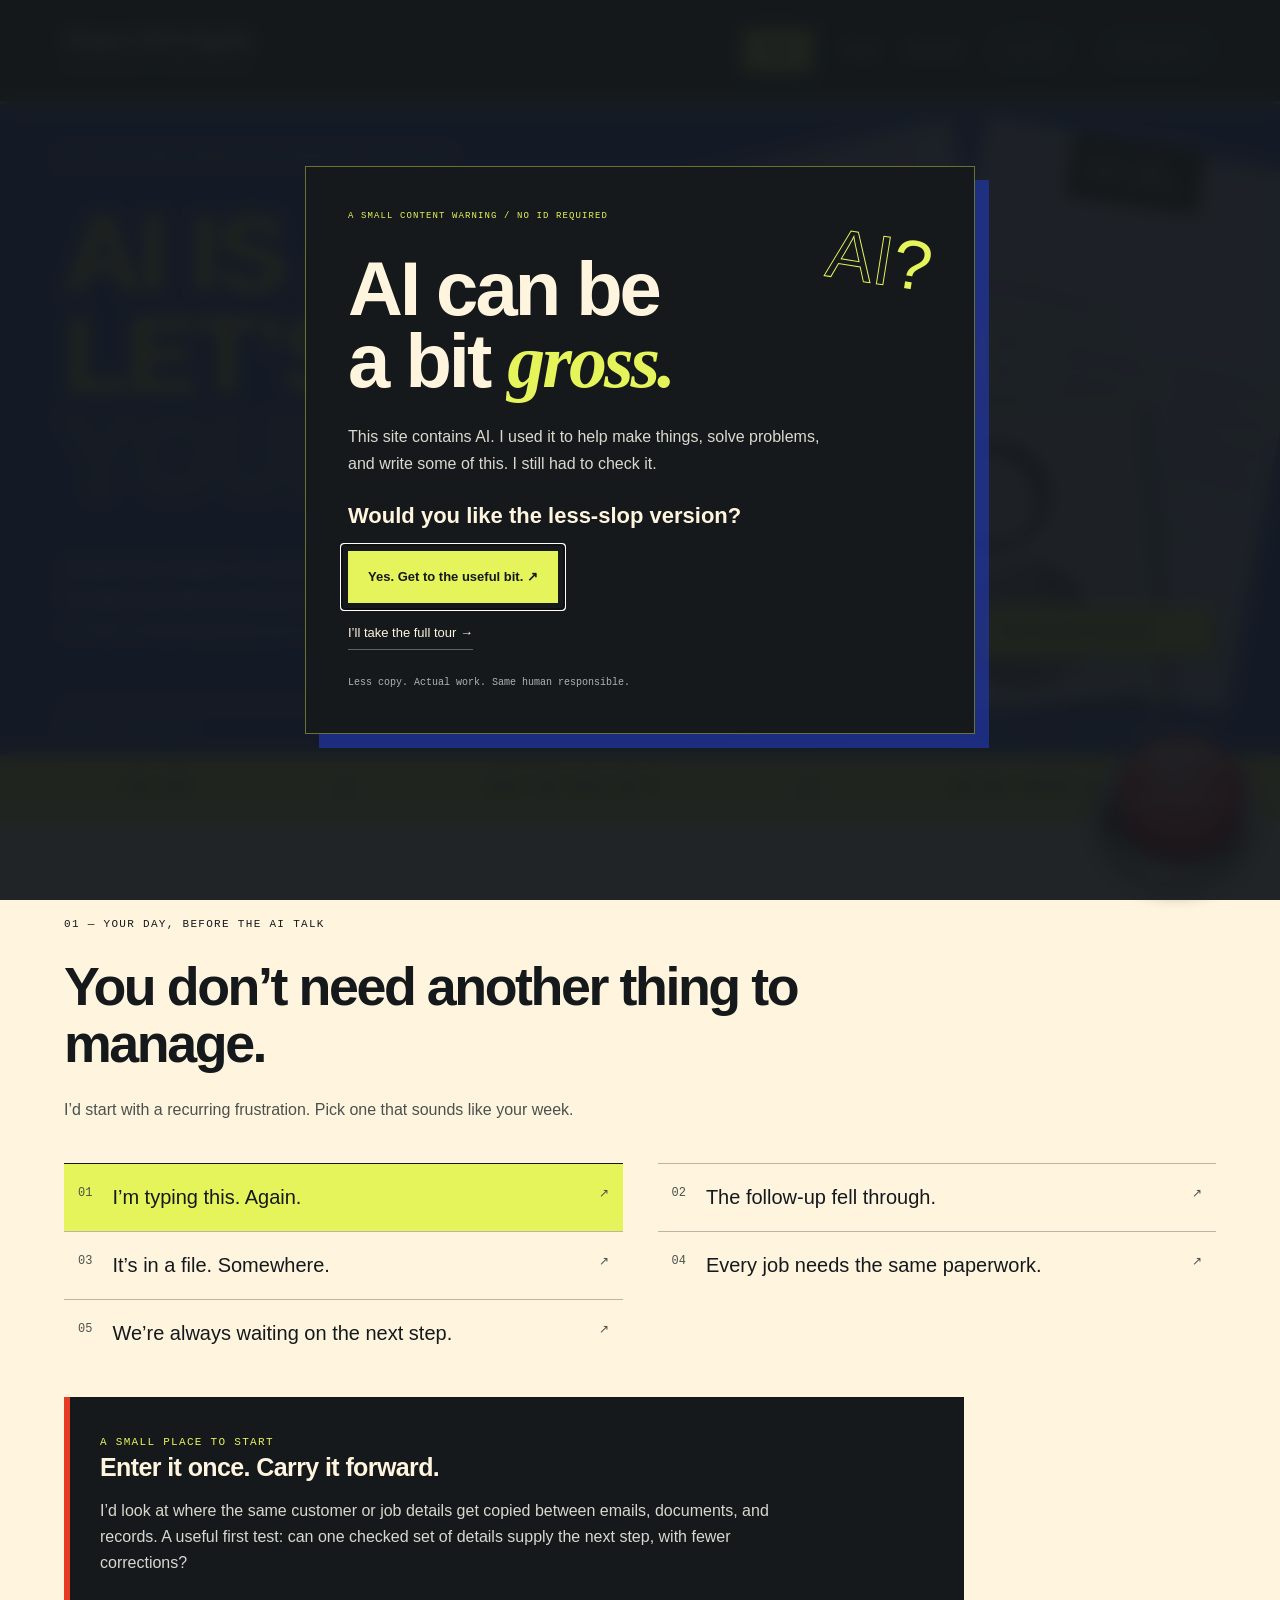
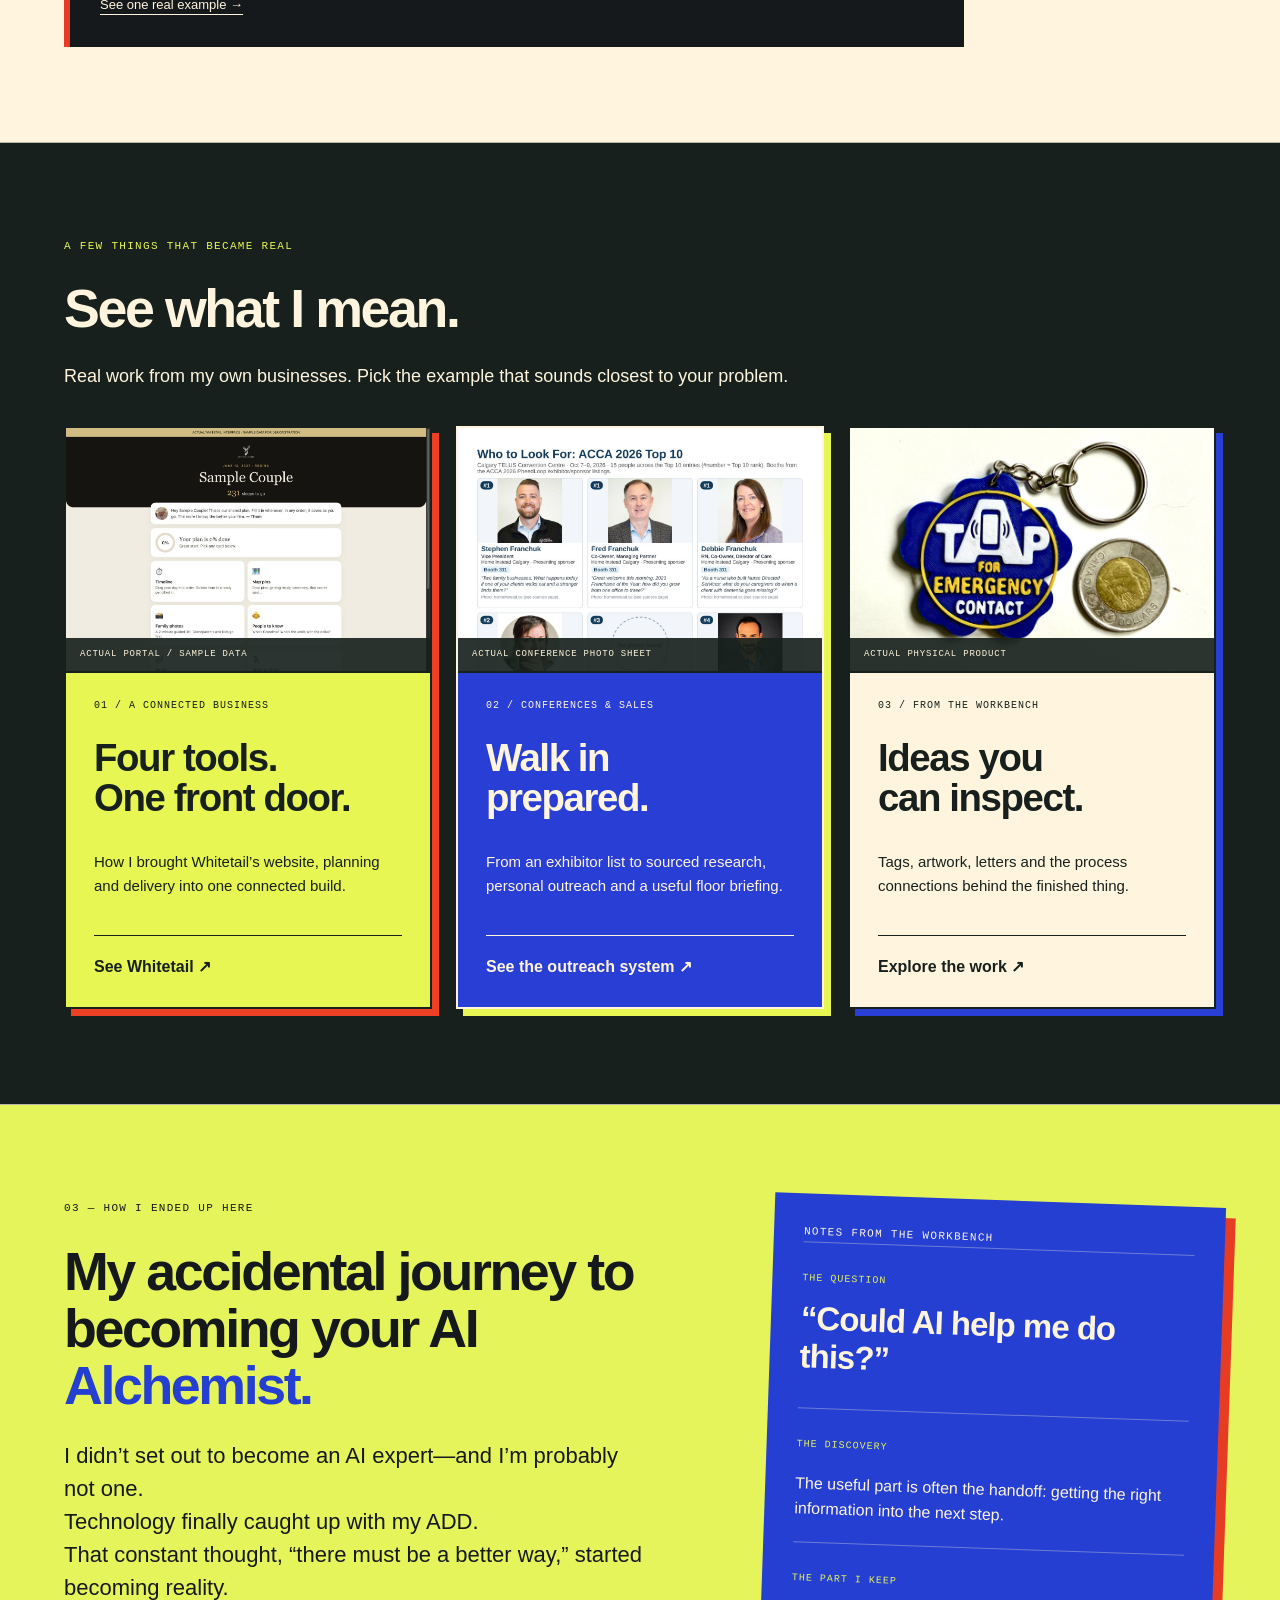
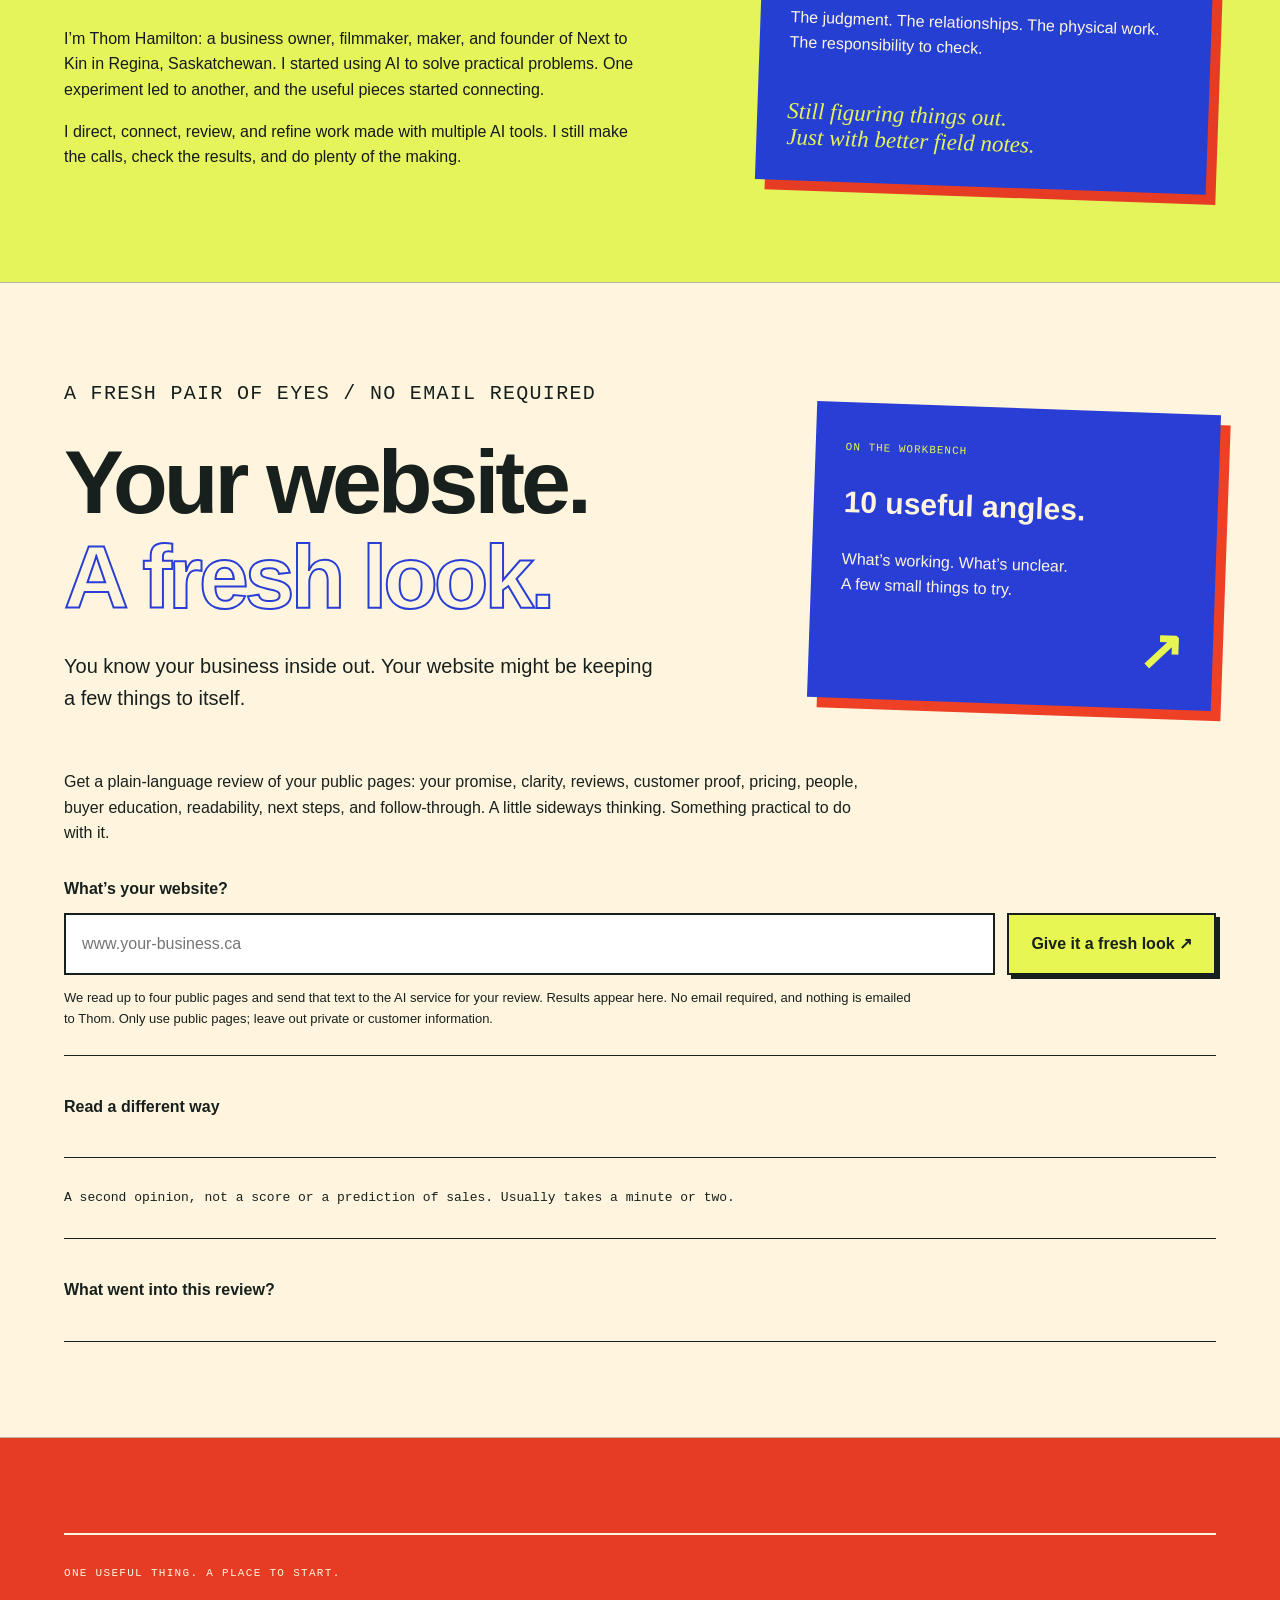
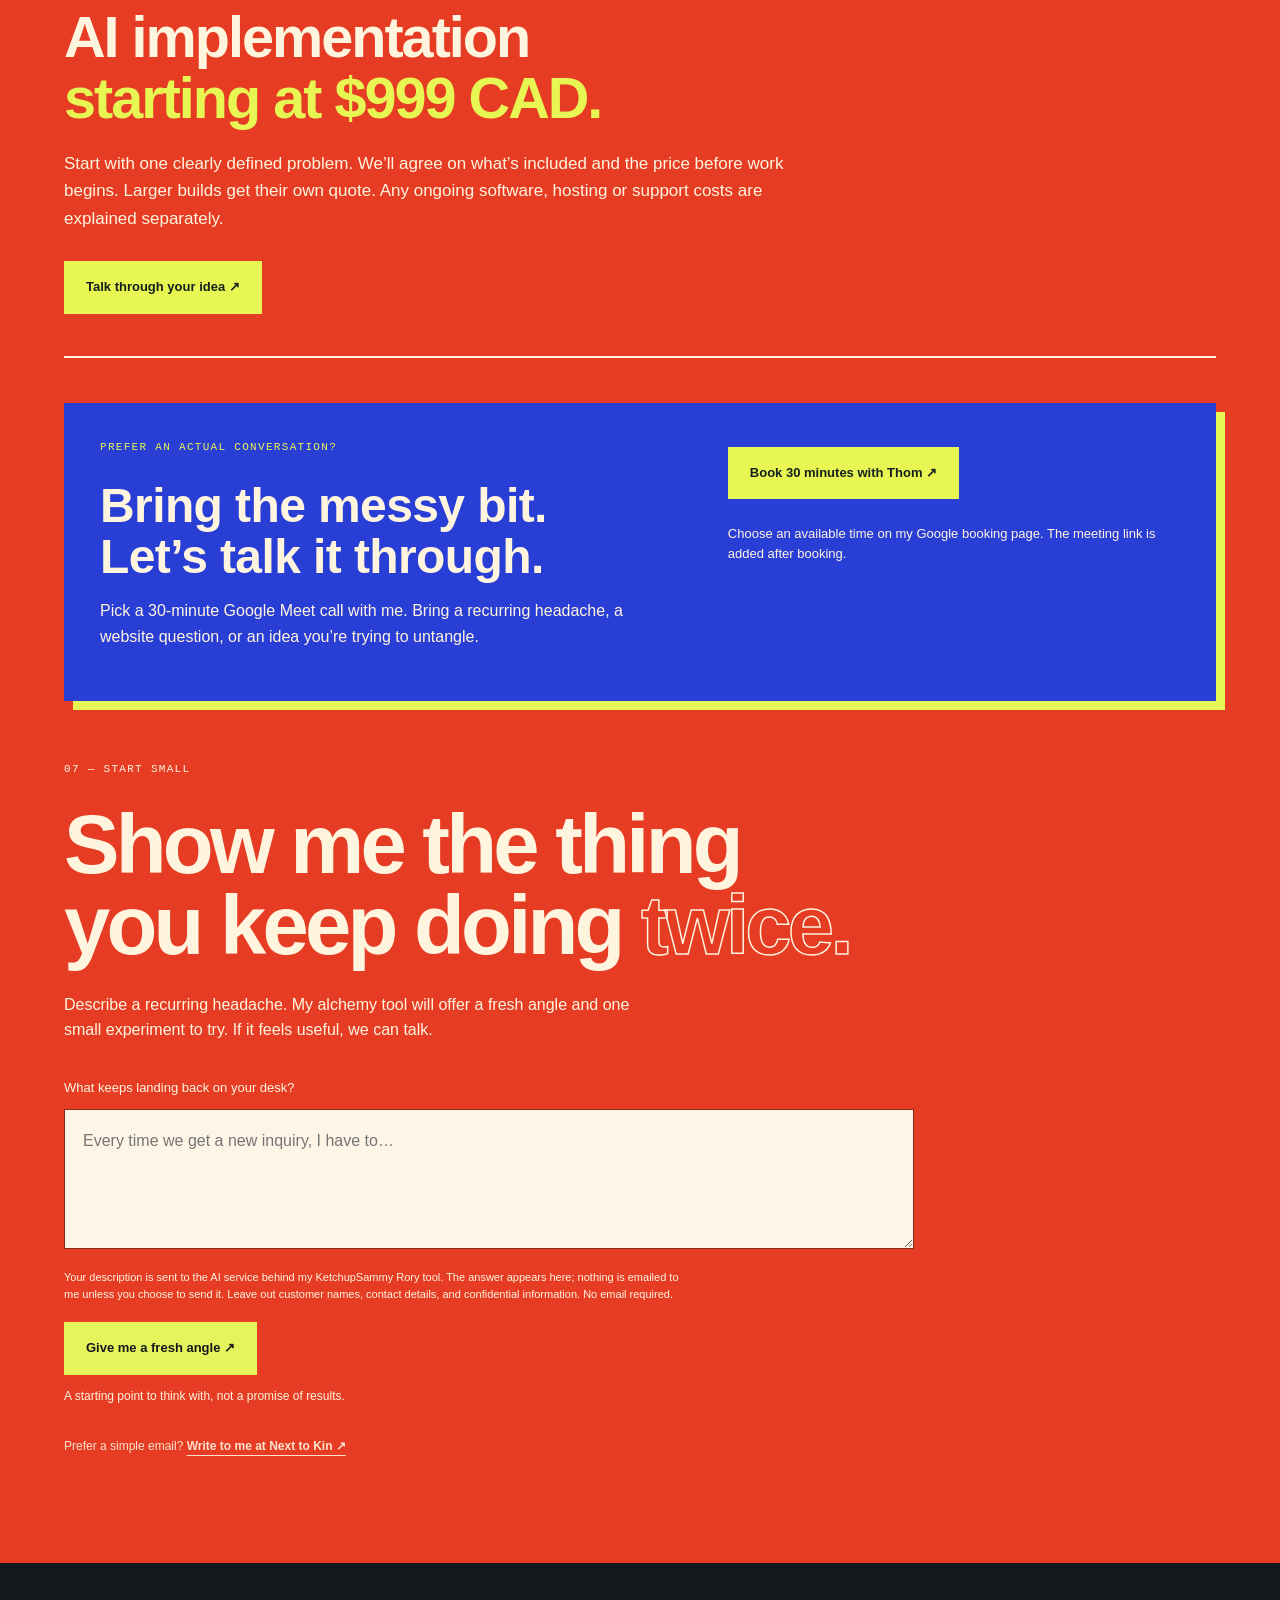
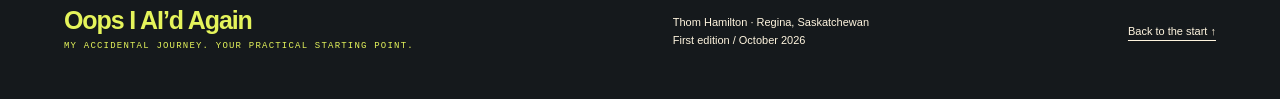
==== index.html @ 18bdc0ee "Import current Oops I AI’d Again site from Vercel" ====
<!DOCTYPE html>

<html lang="en"><head><meta charset="utf-8"/><meta content="width=device-width,initial-scale=1" name="viewport"/><title>Oops I AI’d Again — Thom Hamilton</title><meta content="AI feeling like a lot? Start with one real business problem. Field notes, practical examples, and an accidental journey with Thom Hamilton." name="description"/><link href="style.css" rel="stylesheet"/></head><body><dialog aria-describedby="slop-description" aria-labelledby="slop-title" id="slop-gate"><div id="gate-first"><div class="gate-label">A SMALL CONTENT WARNING / NO ID REQUIRED</div><p aria-hidden="true" class="gate-mark">AI<span>?</span></p><h2 id="slop-title">AI can be<br/>a bit <em>gross.</em></h2><p id="slop-description">This site contains AI. I used it to help make things, solve problems, and write some of this. I still had to check it.</p><p class="gate-question">Would you like the less-slop version?</p><div class="gate-actions"><button class="button" id="choose-less">Yes. Get to the useful bit. ↗</button><button id="choose-full">I’ll take the full tour →</button></div><p class="gate-foot">Less copy. Actual work. Same human responsible.</p></div><div hidden="" id="gate-video-stage"><p class="gate-label">BEFORE THE TOUR / 44 SECONDS</p><h2 id="video-gate-title">One thing<br/>before you go.</h2><p id="intro-instruction">Watch this short video, then choose your version again.</p><video aria-label="Introductory video" controls="" controlslist="nodownload noplaybackrate" disablepictureinpicture="" id="intro-video" playsinline="" preload="metadata"><source src="assets/intro-video.mp4" type="video/mp4"/></video><button class="button" id="intro-play">Play the video ▶</button><p id="intro-progress" role="status">The two options return when the video finishes.</p><div hidden="" id="intro-failure"><p>The video couldn’t load.</p><button id="intro-retry">Try again</button><button id="intro-fallback">Continue without playback</button></div></div><div hidden="" id="gate-final"><p class="gate-label">ALL RIGHT. YOUR CALL.</p><h2 id="final-gate-title">Now, how much<br/><em>slop?</em></h2><p>You’ve seen the video. Pick the edit you’d like.</p><div class="gate-actions"><button class="button" id="final-less">The less-slop version ↗</button><button id="final-full">Give me the full tour →</button></div></div></dialog>
<a class="skip" href="#main">Skip to content</a><header><a class="brand" href="#">Oops I AI’d Again<span>FIELD NOTES BY THOM HAMILTON</span></a><nav aria-label="Main"><a class="nav-work" href="#examples">Work</a><a href="#website-check">Tools</a><a href="#story">My story</a><button aria-pressed="false" class="version-switch" id="version-switch">Less slop</button><a class="nav-cta" href="https://calendar.app.google/zX1U5LTyb2GVK5Aa7" rel="noopener" target="_blank">Book a call ↗</a></nav></header>
<main id="main"><div hidden="" id="less-note">THE LESS-SLOP EDIT <span>Shorter copy. Real examples. You can switch back above.</span></div><section class="hero"><div aria-hidden="true" class="hero-work"><div class="hero-work-piece hero-work-art"><img alt="" height="1000" src="assets/kin-artwork.jpg" width="773"/></div><div class="hero-work-piece hero-work-letter"><img alt="" height="1400" src="assets/process-atlas.jpg" width="1082"/></div><div class="hero-work-piece hero-work-tag"><img alt="" height="1227" src="assets/kintag.jpg" width="1600"/></div></div><div aria-hidden="true" class="hero-map"><svg viewbox="0 0 700 700"><g fill="none" stroke="currentColor" stroke-width="2"><path d="M90 40v120h200v130h230v150H310v150H100M290 160h300v130M90 290h200M520 440h100v190H310"></path><circle cx="90" cy="160" r="34"></circle><circle cx="290" cy="290" r="45"></circle><circle cx="520" cy="440" r="34"></circle><rect height="70" width="120" x="250" y="540"></rect><path d="m278 274 14 14 25-30m192 178 12 12 20-23"></path></g></svg></div><div class="eyebrow"><span class="dot"></span> FOR BUSINESS OWNERS WITH ENOUGH ON THEIR PLATE</div><h1>AI IS A LOT.<br/>LET’S START WITH<br/><em>YOUR PROBLEM.</em></h1><div class="hero-bottom"><p>Another tool. Another “you need to be using this.”<br/>I’d rather start with the thing you keep doing twice.<br/><strong>I’m Thom. I’ve been figuring this out in my own businesses.</strong></p><a class="button" href="#stuck">Find a familiar headache <span>↓</span></a></div><div class="margin-note">ACTUAL WORK.<br/>HUMAN CHECKED.<svg aria-hidden="true" viewbox="0 0 100 65"><path d="M10 5 Q75 0 70 50 M56 38 L70 53 83 39"></path></svg></div><div class="hero-rule"><span>REGINA, SASKATCHEWAN</span><span>REAL WORK. HUMAN JUDGMENT. A FEW DO-OVERS.</span><span>01 / A PLACE TO START</span></div></section>
<div aria-hidden="true" class="colour-strip"><span>LESS HYPE.</span><b>↗</b><span>MORE “THAT WOULD HELP.”</span><b>↗</b><span>ONE REAL PROBLEM AT A TIME.</span></div><section class="section" id="stuck"><div class="section-intro"><p class="eyebrow">01 — YOUR DAY, BEFORE THE AI TALK</p><h2>You don’t need another thing to manage.</h2><p>I’d start with a recurring frustration. Pick one that sounds like your week.</p></div><div aria-label="Common business problems" class="headaches"><button aria-pressed="true" data-pain="0">01 <span>I’m typing this. Again.</span> ↗</button><button aria-pressed="false" data-pain="1">02 <span>The follow-up fell through.</span> ↗</button><button aria-pressed="false" data-pain="2">03 <span>It’s in a file. Somewhere.</span> ↗</button><button aria-pressed="false" data-pain="3">04 <span>Every job needs the same paperwork.</span> ↗</button><button aria-pressed="false" data-pain="4">05 <span>We’re always waiting on the next step.</span> ↗</button></div><div aria-live="polite" class="pain-result"><span class="eyebrow">A SMALL PLACE TO START</span><h3 id="pain-title"></h3><p id="pain-copy"></p><a href="whitetail.html#whitetail">See one real example →</a></div></section>
<dialog aria-labelledby="artifact-title" id="artifact-dialog"><div class="artifact-toolbar"><h2 id="artifact-title"></h2><button aria-label="Close work sample" id="close-artifact">Close ×</button></div><p id="artifact-caption"></p><div class="artifact-image-wrap"><img alt="" id="artifact-image"/></div></dialog>
<section class="section examples-preview" id="examples"><p class="eyebrow">A FEW THINGS THAT BECAME REAL</p><h2>See what I mean.</h2><p>Real work from my own businesses. Pick the example that sounds closest to your problem.</p><div class="example-links"><a href="whitetail.html"><figure class="example-image"><img alt="Whitetail’s actual planning portal, shown with labelled sample-couple data." loading="lazy" src="assets/wt-portal.jpg"/><figcaption>ACTUAL PORTAL / SAMPLE DATA</figcaption></figure><span>01 / A CONNECTED BUSINESS</span><h3>Four tools.<br/>One front door.</h3><p>How I brought Whitetail’s website, planning and delivery into one connected build.</p><strong>See Whitetail ↗</strong></a><a href="conference.html"><figure class="example-image"><img alt="First page of the actual ACCA who-to-look-for photo sheet." loading="lazy" src="assets/conference-photos-1.jpg"/><figcaption>ACTUAL CONFERENCE PHOTO SHEET</figcaption></figure><span>02 / CONFERENCES &amp; SALES</span><h3>Walk in<br/>prepared.</h3><p>From an exhibitor list to sourced research, personal outreach and a useful floor briefing.</p><strong>See the outreach system ↗</strong></a><a href="work.html"><figure class="example-image"><img alt="A physical blue and yellow KinTag photographed beside a Canadian coin for scale." loading="lazy" src="assets/kintag.jpg"/><figcaption>ACTUAL PHYSICAL PRODUCT</figcaption></figure><span>03 / FROM THE WORKBENCH</span><h3>Ideas you<br/>can inspect.</h3><p>Tags, artwork, letters and the process connections behind the finished thing.</p><strong>Explore the work ↗</strong></a></div></section><section class="story section" id="story"><div><p class="eyebrow">03 — HOW I ENDED UP HERE</p><h2>My accidental journey to becoming your AI <em>Alchemist.</em></h2><p class="large">I didn’t set out to become an AI expert—and I’m probably not one.<br/>Technology finally caught up with my ADD.<br/>That constant thought, “there must be a better way,” started becoming reality.</p><p>I’m Thom Hamilton: a business owner, filmmaker, maker, and founder of Next to Kin in Regina, Saskatchewan. I started using AI to solve practical problems. One experiment led to another, and the useful pieces started connecting.</p><p>I direct, connect, review, and refine work made with multiple AI tools. I still make the calls, check the results, and do plenty of the making.</p></div><aside class="notebook"><p class="eyebrow">NOTES FROM THE WORKBENCH</p><div><span>THE QUESTION</span><h3>“Could AI help me do this?”</h3></div><div><span>THE DISCOVERY</span><p>The useful part is often the handoff: getting the right information into the next step.</p></div><div><span>THE PART I KEEP</span><p>The judgment. The relationships. The physical work. The responsibility to check.</p></div><p class="scribble">Still figuring things out.<br/>Just with better field notes.</p></aside></section>
<section class="section website-check" id="website-check"><div class="check-heading"><div><p class="eyebrow">A FRESH PAIR OF EYES / NO EMAIL REQUIRED</p><h2>Your website.<br/><span class="outline">A fresh look.</span></h2><p>You know your business inside out. Your website might be keeping a few things to itself.</p></div><aside class="check-note"><span>ON THE WORKBENCH</span><strong>10 useful angles.</strong><p>What’s working. What’s unclear.<br/>A few small things to try.</p><b aria-hidden="true">↗</b></aside></div><p>Get a plain-language review of your public pages: your promise, clarity, reviews, customer proof, pricing, people, buyer education, readability, next steps, and follow-through. A little sideways thinking. Something practical to do with it.</p><form id="assessment-form"><label for="website-url">What’s your website?</label><div class="check-entry"><input aria-describedby="check-privacy" autocomplete="url" id="website-url" inputmode="url" maxlength="2000" name="website" placeholder="www.your-business.ca" required="" type="text"/><button class="button" id="run" type="submit">Give it a fresh look ↗</button></div><p id="check-privacy">We read up to four public pages and send that text to the AI service for your review. Results appear here. No email required, and nothing is emailed to Thom. Only use public pages; leave out private or customer information.</p><details class="check-fallback"><summary>Read a different way</summary><p>Some websites block automated readers or load their words only in a browser. Paste public page text here and we’ll review that instead. Include headings, services, prices and next steps. This replaces the automatic reader.</p><label for="website-text">Public page text (optional)</label><textarea id="website-text" maxlength="50000" placeholder="Paste public website text…" rows="7"></textarea></details></form><p aria-live="polite" id="status" role="status">A second opinion, not a score or a prediction of sales. Usually takes a minute or two.</p><div hidden="" id="results"></div><details class="check-evidence"><summary>What went into this review?</summary><p>Only selected public text is reviewed. This doesn’t test speed, accessibility, search rankings, film playback or whether a form delivers. Missing text needs checking, not guessing. These ten areas were inspired by the IMPACT example; this is an independent review.</p><h3>Pages and text used</h3><pre id="evidence">Run a review to see the pages and evidence used.</pre><h3>The instructions given to Claude</h3><pre id="brief"></pre></details></section><section class="talk section" id="talk"><div class="implementation-price" id="pricing"><p class="eyebrow">ONE USEFUL THING. A PLACE TO START.</p><h3>AI implementation<br/><span>starting at $999 CAD.</span></h3><p>Start with one clearly defined problem. We’ll agree on what’s included and the price before work begins. Larger builds get their own quote. Any ongoing software, hosting or support costs are explained separately.</p><a class="button booking-link" href="https://calendar.app.google/zX1U5LTyb2GVK5Aa7" rel="noopener" target="_blank">Talk through your idea ↗</a></div><div class="call-invite"><div><p class="eyebrow">PREFER AN ACTUAL CONVERSATION?</p><h3>Bring the messy bit.<br/>Let’s talk it through.</h3><p>Pick a 30-minute Google Meet call with me. Bring a recurring headache, a website question, or an idea you’re trying to untangle.</p></div><div><a class="button booking-link" href="https://calendar.app.google/zX1U5LTyb2GVK5Aa7" rel="noopener" target="_blank">Book 30 minutes with Thom ↗</a><p class="booking-note">Choose an available time on my Google booking page. The meeting link is added after booking.</p></div></div><p class="eyebrow">07 — START SMALL</p><h2>Show me the thing<br/>you keep doing <em>twice.</em></h2><p>Describe a recurring headache. My alchemy tool will offer a fresh angle and one small experiment to try. If it feels useful, we can talk.</p><div class="conversation"><label for="problem">What keeps landing back on your desk?</label><textarea aria-describedby="alchemy-privacy" id="problem" maxlength="1500" placeholder="Every time we get a new inquiry, I have to…" rows="4"></textarea><p id="alchemy-privacy">Your description is sent to the AI service behind my KetchupSammy Rory tool. The answer appears here; nothing is emailed to me unless you choose to send it. Leave out customer names, contact details, and confidential information. No email required.</p><button class="button" id="alchemy-go">Give me a fresh angle ↗</button><p aria-live="polite" id="alchemy-status" role="status">A starting point to think with, not a promise of results.</p><div hidden="" id="alchemy-result"><p class="eyebrow">A FRESH ANGLE / AI-GENERATED</p><h3>Maybe there’s a different way in.</h3><div id="alchemy-cards"></div><div class="alchemy-invite"><h3>Still interested? Let’s make it practical.</h3><p>If this sparked something, email me the problem and this first pass. We can look at what fits your actual business.</p><a class="button booking-link" href="https://calendar.app.google/zX1U5LTyb2GVK5Aa7" rel="noopener" target="_blank">Book 30 minutes with Thom ↗</a><a class="button" href="mailto:support@nexttokin.ca" id="alchemy-email">Email Thom about this ↗</a><button class="alchemy-copy" id="alchemy-copy">Copy the problem + answer</button><p id="alchemy-email-note">Opens your email app with the problem and answer included. You review and send it.</p></div></div></div><p class="contact-note">Prefer a simple email? <a href="mailto:support@nexttokin.ca">Write to me at Next to Kin ↗</a></p></section>
</main><footer><a class="brand" href="#">Oops I AI’d Again<span>MY ACCIDENTAL JOURNEY. YOUR PRACTICAL STARTING POINT.</span></a><p>Thom Hamilton · Regina, Saskatchewan<br/>First edition / October 2026</p><a href="#main">Back to the start ↑</a></footer><button aria-controls="thom-bot" aria-expanded="false" class="bot-launch" id="thom-bot-toggle"><span class="bot-button-face"><span>Need a<br/>quick answer?</span></span></button><aside aria-labelledby="bot-title" aria-modal="false" class="thom-bot" hidden="" id="thom-bot" role="dialog"><div class="bot-head"><div><span>OOPS / A LITTLE HELP</span><h2 id="bot-title">Ask about Thom.</h2></div><button aria-label="Close chat" id="bot-close" type="button">×</button></div><p class="bot-intro">I’m the site’s AI helper, not Thom. I can explain his work and help you find a place to start.</p><div aria-label="Conversation" aria-live="polite" class="bot-messages" id="bot-messages" role="log" tabindex="0"><div class="bot-message assistant"><p>What are you curious about? The things Thom builds, how he approaches a problem, or whether a chat might help?</p></div></div><div class="bot-suggestions" id="bot-suggestions"><button type="button">What does Thom actually do?</button><button type="button">What did he build for Whitetail?</button><button type="button">How much does it cost to work with him?</button></div><form id="bot-form"><label class="bot-label" for="bot-question">Your question</label><div class="bot-input"><textarea aria-describedby="bot-privacy" id="bot-question" maxlength="1200" placeholder="Ask me something…" required="" rows="2"></textarea><button id="bot-send" type="submit">Ask ↗</button></div></form><p id="bot-status" role="status"></p><p id="bot-privacy">Messages go to the AI service. Leave out private or customer information. This chat doesn’t email Thom.</p><div class="bot-foot"><a href="https://calendar.app.google/zX1U5LTyb2GVK5Aa7" rel="noopener" target="_blank">Talk to the actual Thom ↗</a><button id="bot-clear" type="button">Clear chat</button></div></aside><script src="app.js"></script><script src="assessment.js"></script><script src="bot.js"></script></body></html>
---- style.css ----
:root{--paper:#f5f2e9;--ink:#202b26;--muted:#63675c;--orange:#dc4827;--line:#c9c9bb;--green:#dce4d7}*{box-sizing:border-box}html{scroll-behavior:smooth;scroll-padding-top:26px}body{margin:0;background:var(--paper);color:var(--ink);font-family:Arial,Helvetica,sans-serif;font-size:16px;line-height:1.6}a{color:inherit;text-underline-offset:5px}button,textarea{font:inherit}button,a,summary,textarea{outline-offset:6px}button{cursor:pointer}header{max-width:1440px;margin:auto;padding:29px 5%;display:flex;justify-content:space-between;align-items:center;border-bottom:1px solid var(--line)}.brand{text-decoration:none;font-weight:900;font-size:23px;letter-spacing:-1px;line-height:1.2}.brand span{display:block;font:9px/2.5 monospace;letter-spacing:1.2px}nav{display:flex;gap:30px;align-items:center;font-size:13px}nav a{text-decoration:none}.nav-cta{border:1px solid;padding:9px 17px}.hero{position:relative;max-width:1440px;margin:auto;padding:45px 5% 0}.eyebrow{font:11px/1.6 monospace;letter-spacing:1.3px;margin:0 0 25px}.dot{display:inline-block;width:7px;height:7px;background:var(--orange);border-radius:50%;margin-right:8px}h1{font-size:clamp(66px,8.8vw,128px);line-height:.99;letter-spacing:-7px;margin:35px 0 35px;font-weight:800;max-width:1050px}em{font-family:Georgia,serif;font-weight:400;color:var(--orange)}.hero-bottom{display:flex;justify-content:space-between;align-items:end;max-width:1030px;gap:25px}.hero-bottom p{font-size:17px;line-height:1.8;margin:0}.hero-bottom strong{font-weight:400;color:var(--muted);font-size:14px}.button{display:inline-flex;align-items:center;justify-content:space-between;gap:35px;border:0;background:var(--ink);color:var(--paper);padding:16px 22px;text-decoration:none;font-size:13px}.button:hover{background:var(--orange)}.margin-note{position:absolute;right:7%;top:230px;transform:rotate(8deg);font:italic 20px/1.3 Georgia;color:var(--orange)}.margin-note svg{display:block;width:85px;fill:none;stroke:var(--orange);stroke-width:2}.hero-rule{margin-top:57px;padding:17px 0;display:flex;justify-content:space-between;border-top:1px solid var(--line);font:9px/1.5 monospace;letter-spacing:1px}.section{padding:95px max(5%,calc((100vw - 1296px)/2));border-top:1px solid var(--line);scroll-margin-top:0}h2{font-size:clamp(37px,4.2vw,61px);line-height:1.06;letter-spacing:-2.5px;margin:0 0 25px;max-width:850px}h3{line-height:1.2;letter-spacing:-.6px}.section-intro{max-width:780px}.section-intro>p:last-child{color:var(--muted);max-width:650px}.headaches{margin-top:40px;display:grid;grid-template-columns:1fr 1fr;gap:0 35px}.headaches button{border:0;border-top:1px solid var(--line);padding:19px 8px;background:none;display:flex;gap:20px;text-align:left;color:var(--muted);font:12px monospace}.headaches button span{flex:1;font:20px Arial;color:var(--ink)}.headaches button[aria-pressed=true]{background:var(--green)}.pain-result{margin-top:30px;padding:30px;border:1px solid var(--line);border-left:4px solid var(--orange);max-width:900px}.pain-result .eyebrow{margin-bottom:10px}.pain-result h3{margin:0;font-size:25px}.pain-result p{max-width:720px;color:var(--muted)}.pain-result a{font-size:13px}.job{background:var(--ink);color:var(--paper)}.job .section-intro>p:last-child{color:#c3cbbf}.status-note{font-size:12px;max-width:950px;margin:30px 0;color:#c3cbbf}.badge{display:inline-block;font:9px/1.5 monospace;letter-spacing:.6px;padding:4px 8px;background:#dfe8d8;color:var(--ink);margin-right:8px}.job-layout{display:grid;grid-template-columns:34% 1fr;border:1px solid #5a635b;margin-top:28px}.steps{display:flex;flex-direction:column;border-right:1px solid #5a635b}.steps button{background:none;color:#c3cbbf;text-align:left;border:0;border-bottom:1px solid #5a635b;padding:17px 20px;font-size:13px;display:flex;gap:18px}.steps button:last-child{border:0}.steps button[aria-pressed=true]{background:#e8e9dd;color:var(--ink)}.steps button span{font:10px monospace;color:var(--orange)}.step-panel{padding:35px 40px;min-height:560px}.step-panel h3{font-size:35px;margin:5px 0 25px}.step-panel dl{display:grid;grid-template-columns:1fr 1fr;gap:24px;margin:0}.step-panel dt{font:10px monospace;letter-spacing:1px;color:#bfc9b8;margin-bottom:7px}.step-panel dd{margin:0;font-size:14px}.equivalent{margin-top:28px;background:#35423a;padding:18px;font-size:14px}.equivalent strong{font:10px monospace;letter-spacing:1px;color:#d7dfcf;display:block;margin-bottom:7px}.job-footer{display:flex;justify-content:space-between;align-items:center;margin-top:18px;font:10px monospace;color:#c3cbbf}.job-footer button{background:none;border:1px solid #86917f;color:var(--paper);padding:9px 18px}.story{display:grid;grid-template-columns:1.3fr 1fr;gap:10%}.story h2{max-width:650px}.story p:not(.eyebrow){max-width:650px}.large{font-size:22px;line-height:1.5}.notebook{background:#e9e8dc;border:1px solid #c4c7b6;transform:rotate(2deg);padding:30px;align-self:center;box-shadow:7px 8px 0 #dedfd0}.notebook>div{padding:20px 0;border-top:1px solid #bfc4b4}.notebook span{font:10px monospace;letter-spacing:1px;color:var(--muted)}.notebook h3{font:italic 33px Georgia;margin:12px 0}.notebook p{margin-bottom:0}.notebook .scribble{font:italic 23px Georgia;color:var(--orange)}.filters{display:flex;gap:10px;flex-wrap:wrap;margin:35px 0}.filters button{background:none;border:1px solid var(--line);border-radius:30px;padding:9px 17px;font-size:12px;color:var(--ink)}.filters button[aria-pressed=true]{background:var(--ink);color:var(--paper);border-color:var(--ink)}.work-grid{display:grid;grid-template-columns:repeat(3,1fr);gap:18px}.work-card{padding:25px;border:1px solid var(--line);display:flex;flex-direction:column;min-height:260px;background:#f8f6ee}.work-card .num{font:12px monospace;color:var(--orange);margin-bottom:22px}.work-card h3{font-size:24px;margin:0 0 13px}.work-card p{font-size:14px;color:var(--muted);margin:0 0 20px}.work-card .badge{margin-top:auto;align-self:start}.source-note{font-size:11px;color:var(--muted);margin-top:25px}.mistakes{background:#e7e9df}.mistake-grid{display:grid;grid-template-columns:repeat(3,1fr);gap:45px;margin-top:45px}.mistake-grid span{font:11px monospace;color:var(--orange)}.mistake-grid h3{font-size:26px}.mistake-grid p{font-size:14px;color:#515c50}.wiring{display:flex;gap:15px;align-items:center;flex-wrap:wrap;padding:30px 0}.wiring span{border:1px solid var(--line);padding:16px 22px;font-size:14px}.wiring .human{background:var(--green)}details{border-top:1px solid var(--line);border-bottom:1px solid var(--line);margin-top:20px}summary{cursor:pointer;padding:22px 0;list-style:none;display:flex;justify-content:space-between}details dl{display:grid;grid-template-columns:1fr 1fr;gap:25px 45px;padding-bottom:20px}details dt{font-weight:bold}details dd{margin:6px 0 0;color:var(--muted);font-size:14px}.talk{background:var(--orange);color:#fff8ed}.talk em{color:inherit}.talk>p{max-width:600px}.conversation{max-width:650px;margin-top:35px}.conversation label{display:block;font-size:13px;margin-bottom:10px}textarea{width:100%;padding:18px;border:1px solid #8a2c15;background:#fff5e7;color:var(--ink);resize:vertical;margin-bottom:12px;border-radius:0}.conversation>p{font-size:11px}.contact-note{font-size:12px;opacity:.9;margin-top:30px}footer{padding:40px 5%;display:flex;justify-content:space-between;align-items:center;gap:25px}footer p,footer>a:last-child{font-size:11px}.skip{position:absolute;left:10px;top:-80px;background:var(--ink);color:white;padding:10px;z-index:20}.skip:focus{top:10px}[hidden]{display:none!important}@media(min-width:1600px){.hero{padding-left:0;padding-right:0}}@media(max-width:900px){nav{gap:16px}nav a:first-child{display:none}.margin-note{right:5%;top:310px;font-size:16px}h1{letter-spacing:-4px}.hero-bottom{display:block}.hero-bottom .button{margin-top:25px}.story{gap:40px;grid-template-columns:1fr}.notebook{max-width:620px;transform:none}.work-grid{grid-template-columns:1fr 1fr}.step-panel{padding:28px}.step-panel dl{grid-template-columns:1fr}.job-layout{grid-template-columns:35% 1fr}.mistake-grid{gap:25px}.hero-rule span:nth-child(2){display:none}}@media(max-width:600px){header{padding:20px 6%}.brand{font-size:20px}nav a{display:none}nav .nav-cta{display:block;font-size:11px}.hero{padding:35px 6% 0}.hero .eyebrow{font-size:9px;max-width:260px}h1{font-size:65px;letter-spacing:-3.5px}.margin-note{display:none}.hero-bottom p{font-size:15px}.hero-bottom strong{display:block;margin-top:12px;line-height:1.5}.hero-rule{margin-top:35px;font-size:8px}.section{padding:60px 6%}h2{font-size:40px;letter-spacing:-1.6px}.headaches{grid-template-columns:1fr;margin-top:28px}.headaches button span{font-size:17px}.job-layout{display:block}.steps{display:grid;grid-template-columns:1fr 1fr;border-right:0}.steps button{border-bottom:1px solid #5a635b!important;padding:13px 10px;font-size:11px;gap:9px}.step-panel{padding:25px 20px;min-height:0}.step-panel h3{font-size:29px}.step-panel dl{gap:19px}.job-footer>span{display:none}.job-footer{justify-content:end}.work-grid,.mistake-grid,details dl{grid-template-columns:1fr}.work-card{min-height:230px}.mistake-grid{gap:25px}.mistake-grid h3{margin:12px 0}.wiring{display:grid;grid-template-columns:1fr;text-align:center;gap:8px}.wiring b{transform:rotate(90deg)}footer{padding:30px 6%;align-items:start;flex-direction:column}.filters{gap:8px}.filters button{font-size:11px;padding:8px 12px}.notebook{padding:23px}.pain-result{padding:22px}}@media(prefers-reduced-motion:reduce){html{scroll-behavior:auto}*{animation:none!important;transition:none!important}}
/* Second edition: bold colour fields, process overlays, knockout typography. */
:root{--paper:#fff5df;--ink:#15191c;--muted:#4b514c;--orange:#e63c24;--line:#b9b6a7;--green:#e5f45b;--cobalt:#243fd1;--acid:#e5f45b}header{max-width:none;background:var(--orange);color:var(--paper);border:0;padding-top:24px;padding-bottom:24px}.brand{font-size:25px;letter-spacing:-1.1px}.brand span{font-size:9px}nav{font-weight:700}.nav-cta{border-radius:30px;border-color:#fff5df88}.hero{max-width:none;background:var(--cobalt);color:var(--acid);padding:45px max(5%,calc((100vw - 1296px)/2)) 0;isolation:isolate;overflow:hidden}.hero:after{content:'';position:absolute;inset:0;background:linear-gradient(90deg,#243fd1 10%,#243fd1c9 65%,#243fd144);z-index:-1}.hero-map{position:absolute;right:-70px;top:10px;width:58%;height:100%;color:var(--acid);opacity:.33;z-index:-2;transform:rotate(-12deg);pointer-events:none}.hero-map svg{width:100%;height:100%;object-fit:cover}.hero .dot{background:var(--acid)}h1{font-family:Impact,'Arial Narrow',Arial,sans-serif;font-size:clamp(66px,8.4vw,130px);letter-spacing:-.035em;line-height:.94;font-weight:900;max-width:1160px;margin-top:38px;margin-bottom:35px}h1 em{font-family:inherit;font-style:normal;font-weight:inherit;color:transparent;-webkit-text-stroke:1.6px var(--acid);letter-spacing:-.025em}.hero-bottom{max-width:1150px}.hero-bottom p{color:var(--paper)}.hero-bottom strong{color:#d9defb}.hero .button{background:var(--acid);color:var(--ink);font-weight:700}.hero .button:hover{background:var(--paper)}.margin-note{right:6%;top:148px;font:bold 12px/1.3 monospace;color:var(--acid);border:1px solid var(--acid);padding:16px;transform:rotate(8deg)}.margin-note svg{display:none}.hero-rule{border-color:#e5f45b66;margin-top:48px}.colour-strip{background:var(--acid);display:flex;justify-content:space-around;align-items:center;gap:20px;padding:18px 5%;font:bold 11px monospace;letter-spacing:1px}.colour-strip b{font-size:24px;color:var(--cobalt)}h2{font-weight:900;letter-spacing:-.045em}h2 em{font-family:inherit;font-style:normal;font-weight:900}#stuck{background:var(--paper)}.headaches button{padding:22px 14px}.headaches button[aria-pressed=true]{background:var(--acid);border-color:var(--ink)}.pain-result{background:var(--ink);color:var(--paper);border:0;border-left:6px solid var(--orange)}.pain-result .eyebrow{color:var(--acid)}.pain-result p{color:#d7d8ce}.job{background:var(--orange);color:var(--paper)}.job .section-intro>p:last-child,.status-note{color:#fff0dc}.badge{background:var(--acid);color:var(--ink);font-weight:700}.job-layout{border-color:#fff5df77;background:#a3211233}.steps{border-color:#fff5df77}.steps button{color:var(--paper);border-color:#fff5df77;font-weight:600}.steps button span{color:var(--acid)}.steps button[aria-pressed=true]{background:var(--acid);color:var(--ink)}.steps button[aria-pressed=true] span{color:var(--ink)}.step-panel dt{color:var(--acid)}.equivalent{background:#15191c;color:var(--paper)}.equivalent strong{color:var(--acid)}.job-footer{color:var(--paper)}.job-footer button{border-color:var(--paper);color:var(--paper)}.story{background:var(--acid)}.story h2 em{color:var(--cobalt)}.notebook{background:var(--cobalt);color:var(--paper);border:0;box-shadow:10px 10px 0 var(--orange);transform:rotate(2deg)}.notebook>div{border-color:#fff5df55}.notebook span{color:var(--acid)}.notebook h3{font-family:Arial,sans-serif;font-style:normal;font-weight:800;letter-spacing:-1px}.notebook .scribble{color:var(--acid)}.work{background:var(--paper)}.work-card{border:0;background:#e9e7dc;border-top:4px solid var(--cobalt);min-height:285px}.work-card:nth-child(3n+2){background:#e6eafc;border-color:var(--orange)}.work-card:nth-child(3n){background:#ebf0bd;border-color:var(--ink)}.work-card h3{font-size:27px;font-weight:800}.work-card .num{font-weight:700}.filters button[aria-pressed=true]{background:var(--cobalt);border-color:var(--cobalt)}.mistakes{background:var(--cobalt);color:var(--paper)}.mistakes h2{max-width:1000px}.mistake-grid span{color:var(--acid)}.mistake-grid p{color:#e1e6ff}.mistake-grid article{border-top:1px solid #fff5df77;padding-top:20px}.hood{background:var(--paper)}.wiring span{background:var(--ink);color:var(--paper);border:0}.wiring .human{background:var(--acid);color:var(--ink)}.talk{background:var(--orange);color:var(--paper);position:relative;overflow:hidden}.talk h2{font-size:clamp(48px,6.5vw,95px);max-width:1100px;line-height:.98}.talk h2 em{color:transparent;-webkit-text-stroke:1.5px var(--paper)}.talk .button{background:var(--acid);color:var(--ink);font-weight:700}footer{background:var(--ink);color:var(--paper)}footer .brand{color:var(--acid)}
@media(max-width:900px){.margin-note{display:none}h1{font-size:clamp(64px,9vw,95px)}.hero-map{width:90%;right:-180px}.hero-bottom{display:block}.colour-strip span:last-child,.colour-strip b:last-of-type{display:none}}
@media(max-width:600px){header{padding:20px 6%}.brand{font-size:20px}.hero{padding:35px 6% 0}h1{font-size:clamp(48px,11.8vw,70px);letter-spacing:-.04em;line-height:.98;margin:30px 0}.hero .eyebrow{font-size:9px;max-width:280px}h1 em{-webkit-text-stroke:1px var(--acid)}.hero-bottom p{font-size:15px}.hero-map{width:130%;right:-200px}.hero-rule{margin-top:35px}.colour-strip{font-size:8px;gap:10px;padding:13px 6%}.colour-strip b{font-size:18px}.notebook{transform:none;box-shadow:6px 6px 0 var(--orange)}.steps button{border-color:#fff5df77!important}.talk h2{font-size:49px}.talk h2 em{-webkit-text-stroke:1px var(--paper)}.work-card{min-height:230px}}
.made{background:var(--ink);color:var(--paper);padding-top:70px;padding-bottom:70px}.made-intro{display:grid;grid-template-columns:1.5fr 1fr;align-items:end;gap:60px;margin-bottom:40px}.made h2{font-family:Impact,'Arial Narrow',Arial,sans-serif;font-size:clamp(54px,7vw,100px);line-height:.95;letter-spacing:-.025em;margin-bottom:0}.made .eyebrow{color:var(--acid)}.outline{color:transparent;-webkit-text-stroke:1.3px var(--acid)}.made-intro>p{max-width:400px;font-size:15px;color:#d5d6cc}.artifact{margin:0 0 35px}.artifact-open{display:block;border:0;padding:0;position:relative;width:100%;overflow:hidden;text-align:left;background:var(--paper);color:var(--acid)}.artifact-open img{display:block;width:100%;height:100%;object-fit:contain;transition:transform .4s}.artifact-open:hover img{transform:scale(1.025)}.artifact-open:focus-visible{outline:3px solid var(--acid);outline-offset:5px}.artifact-lead .artifact-open{height:620px}.artifact-lead img{object-fit:cover;object-position:60% 50%}.artifact-wash{position:absolute;inset:0;background:linear-gradient(90deg,#111a67eb 0%,#172e9bac 35%,#172e9b00 75%);pointer-events:none}.artifact-label{position:absolute;top:25px;left:28px;font:10px/1.5 monospace;letter-spacing:1px;max-width:calc(100% - 56px);background:var(--ink);color:var(--paper);padding:7px 10px}.artifact-headline{position:absolute;left:30px;bottom:85px;font:clamp(60px,6.5vw,96px)/.94 Impact,'Arial Narrow',Arial,sans-serif;letter-spacing:-.02em}.artifact-headline>span{color:transparent;-webkit-text-stroke:1.3px var(--acid)}.artifact-inspect{position:absolute;bottom:25px;left:30px;background:var(--acid);color:var(--ink);padding:10px 14px;font:bold 10px/1.5 monospace;letter-spacing:.5px}.artifact figcaption{display:grid;grid-template-columns:1fr 1.5fr;gap:40px;padding:19px 0;border-bottom:1px solid #fff5df55;font-size:13px}.artifact figcaption strong{font-size:18px;line-height:1.3}.artifact figcaption>span{color:#d5d6cc;max-width:650px}.artifact-grid{display:grid;grid-template-columns:1fr 1fr;gap:28px}.artifact-grid .artifact-open{height:650px;padding:60px 30px 65px;background:var(--acid)}.letter-paper .artifact-open{background:var(--orange)}.artifact-grid img{box-shadow:8px 10px 0 #15191c55;object-fit:contain}.artifact-grid figcaption{display:block}.artifact-grid figcaption strong{display:block;margin-bottom:9px}.artifact-process .artifact-open{height:530px}.artifact-process img{object-fit:cover;object-position:50% 40%}.artifact-process .artifact-wash{background:linear-gradient(90deg,#243fd1f5,#243fd1cc 50%,#243fd155)}.artifact-process .artifact-headline{font-size:clamp(45px,6vw,85px)}.made-next{display:inline-block;font-weight:700;font-size:14px;padding:10px 0;color:var(--acid)}#artifact-dialog{width:min(1200px,94vw);max-height:94vh;border:0;background:var(--paper);color:var(--ink);padding:25px}#artifact-dialog::backdrop{background:#10151be8}.artifact-toolbar{display:flex;justify-content:space-between;gap:25px;align-items:center;border-bottom:1px solid var(--line);padding-bottom:15px}.artifact-toolbar h2{font-size:27px;letter-spacing:-1px;margin:0}.artifact-toolbar button{background:var(--ink);color:var(--paper);padding:9px 16px;white-space:nowrap;border:0;font-size:13px}#artifact-caption{font-size:13px;max-width:850px}.artifact-image-wrap{background:#e4e1d4;text-align:center;padding:15px}.artifact-image-wrap img{max-width:100%;height:auto;max-height:none;display:block;margin:auto}body:has(dialog[open]){overflow:hidden}.contact-note a{font-weight:700}@media(max-width:900px){.made-intro{grid-template-columns:1fr;gap:20px}.made-intro>p{max-width:650px}.artifact-lead .artifact-open{height:500px}.artifact-grid .artifact-open{height:500px;padding:70px 20px 70px}.artifact-headline{font-size:65px}.artifact-process .artifact-open{height:470px}}@media(max-width:600px){.made{padding:50px 6%}.made h2{font-size:49px}.made-intro{gap:15px}.artifact-lead .artifact-open{height:440px}.artifact-lead img{object-position:62% 50%}.artifact-wash{background:linear-gradient(0deg,#111a67ee,#172e9b55 60%,#172e9b00)}.artifact-label{font-size:8px;top:15px;left:15px;max-width:calc(100% - 30px);padding:6px 8px}.artifact-headline{left:20px;bottom:75px;font-size:50px}.artifact-inspect{left:20px;bottom:20px;font-size:9px}.artifact figcaption{grid-template-columns:1fr;gap:10px;font-size:12px}.artifact figcaption strong{font-size:19px}.artifact-grid{grid-template-columns:1fr;gap:0}.artifact-grid .artifact-open{height:510px;padding:60px 20px 65px}.artifact-process .artifact-open{height:380px}.artifact-process .artifact-headline{font-size:42px}.artifact-toolbar h2{font-size:21px}#artifact-dialog{padding:16px}.artifact-image-wrap{padding:0}.artifact-toolbar button{padding:8px 12px}}
/* Actual work is the hero's visual evidence. */
.hero-work{position:absolute;inset:0;z-index:-2;pointer-events:none;overflow:hidden}.hero-work-piece{position:absolute;box-shadow:12px 18px 0 #111a6744}.hero-work-piece img{display:block;width:100%;height:100%;object-fit:cover}.hero-work-art{width:26%;height:79%;top:7%;right:21%;transform:rotate(-13deg);background:#fff}.hero-work-art img{object-fit:contain}.hero-work-letter{width:27%;height:83%;top:6%;right:0;transform:rotate(11deg);background:#fff}.hero-work-letter img{object-fit:contain}.hero-work-tag{width:38%;height:52%;bottom:0;right:10%;transform:rotate(-5deg);border:6px solid var(--acid);box-shadow:14px 16px 0 #15191c66}.hero-work-tag img{object-position:50% 42%}.hero:after{background:linear-gradient(90deg,#243fd1fb 0%,#243fd1e8 30%,#243fd1b8 48%,#243fd14d 77%,#243fd155 100%)}.hero-map{display:none}.hero h1{position:relative;z-index:1;max-width:1120px;text-shadow:0 2px 16px #101e6f33}.hero h1 em{-webkit-text-stroke:1.8px var(--acid);text-shadow:none}.hero-bottom,.hero-rule,.hero>.eyebrow{position:relative;z-index:1}.hero-bottom p{background:#243fd1bd;padding:12px 16px;margin-left:-16px;max-width:580px}.hero-bottom .button{box-shadow:5px 5px 0 #15191c66}.margin-note{top:38px;right:6%;background:var(--ink);z-index:2;border-color:var(--acid)}.hero-rule{background:#243fd1e8}.hero-work-tag:after{content:'FROM MY WORKBENCH';position:absolute;bottom:10px;right:10px;font:bold 9px monospace;letter-spacing:1px;background:var(--ink);color:var(--acid);padding:7px 9px}@media(max-width:900px){.hero-work-art{right:27%;width:35%;height:68%;top:6%}.hero-work-letter{right:-10%;width:40%;height:73%}.hero-work-tag{width:46%;height:42%;right:0%;bottom:2%}.hero:after{background:linear-gradient(90deg,#243fd1fa 0%,#243fd1d9 35%,#243fd188 70%,#243fd16b)}.hero-bottom p{max-width:520px}.margin-note{display:none}}@media(max-width:600px){.hero{padding-bottom:0}.hero-work-art{width:45%;height:290px;right:38%;top:45px;transform:rotate(-12deg)}.hero-work-letter{width:48%;height:300px;right:-7%;top:25px;transform:rotate(13deg)}.hero-work-tag{width:62%;height:190px;bottom:160px;right:-8%;transform:rotate(-8deg);border-width:4px}.hero:after{background:linear-gradient(180deg,#243fd180 0%,#243fd188 38%,#243fd1cc 60%,#243fd1f0 100%),linear-gradient(90deg,#243fd1d9 0%,#243fd14d 100%)}.hero h1{margin-top:38px;margin-bottom:32px}.hero h1 em{-webkit-text-stroke:1.15px var(--acid)}.hero-bottom p{padding:12px 10px;margin-left:-10px;background:#243fd1b8;max-width:100%;font-size:14px}.hero-bottom .button{margin-top:18px}.hero-rule{margin-top:35px}.hero-work-tag:after{font-size:7px;bottom:6px;right:6px;padding:5px}}
#alchemy-privacy{font-size:11px;line-height:1.6;margin:0 0 18px;max-width:620px}#alchemy-status{font-size:12px;line-height:1.6;min-height:20px}.conversation{max-width:850px}#alchemy-go:disabled{opacity:.65;cursor:wait}#alchemy-result{margin-top:35px;border-top:1px solid #fff5df77;padding-top:30px}#alchemy-result>.eyebrow{color:var(--acid);margin-bottom:14px}#alchemy-result>h3{font-size:32px;margin-top:0}#alchemy-cards{display:grid;grid-template-columns:1fr 1fr;gap:15px}#alchemy-cards article{background:var(--paper);color:var(--ink);padding:23px;border-top:5px solid var(--ink)}#alchemy-cards article:nth-child(2){background:var(--acid);border-color:var(--cobalt)}#alchemy-cards h4{font-size:18px;line-height:1.2;margin:0 0 12px;letter-spacing:-.5px}#alchemy-cards p{font-size:14px;line-height:1.65;margin:0}.alchemy-invite{background:var(--ink);color:var(--paper);padding:28px;margin-top:22px}.alchemy-invite h3{font-size:26px;margin:0 0 14px}.alchemy-invite>p{font-size:14px;max-width:650px}.alchemy-copy{display:block;background:transparent;border:0;border-bottom:1px solid #fff5df88;color:var(--paper);padding:8px 0;font-size:12px;margin-top:12px}#alchemy-email-note{font-size:11px;line-height:1.5;margin-bottom:0}@media(max-width:600px){#alchemy-cards{grid-template-columns:1fr}#alchemy-result>h3{font-size:29px}.alchemy-invite{padding:22px}.alchemy-invite .button{padding:14px;gap:15px}}
.whitetail-case{background:var(--cobalt);color:var(--paper)}.case-top{display:grid;grid-template-columns:1.5fr 1fr;gap:70px;align-items:end;margin-bottom:40px}.case-top h2{font-family:Impact,'Arial Narrow',Arial,sans-serif;font-size:clamp(56px,7vw,100px);line-height:.94;margin-bottom:0;letter-spacing:-.02em}.case-top .eyebrow{color:var(--acid)}.case-top>p{max-width:410px;color:#e0e5ff;font-size:15px}.case-flow{display:grid;grid-template-columns:1fr 70px 1fr;align-items:center}.case-before{border:1px solid #fff5df66;padding:25px 30px}.case-before>.eyebrow{color:var(--acid);margin-bottom:15px}.case-before>div{display:flex;justify-content:space-between;gap:20px;padding:15px 0;border-top:1px solid #fff5df44;align-items:center}.case-before strong{font-size:23px;letter-spacing:-.8px}.case-before>div>span{font-size:12px;max-width:170px;text-align:right;color:#dbe1ff}.case-arrow{font-size:45px;text-align:center;color:var(--acid)}.case-after{background:var(--acid);color:var(--ink);padding:30px;align-self:stretch;display:flex;flex-direction:column;justify-content:center}.case-after .eyebrow{margin-bottom:15px}.case-after h3{font-size:67px;line-height:.9;letter-spacing:-3px;margin:0 0 20px}.case-after>p:not(.eyebrow){font-size:15px;max-width:450px}.case-after>a{font-size:13px;font-weight:700;align-self:start}.case-after .badge{margin-top:25px;align-self:start;background:var(--ink);color:var(--acid);font-size:8px}.case-point{font-size:clamp(25px,3vw,40px);font-weight:700;letter-spacing:-1px;line-height:1.2;max-width:1000px;margin:45px 0}.case-benefits{display:grid;grid-template-columns:repeat(3,1fr);gap:35px}.case-benefits article{border-top:1px solid #fff5df66;padding-top:20px}.case-benefits article>span{font:10px monospace;color:var(--acid)}.case-benefits h3{font-size:26px;margin:15px 0}.case-benefits p{font-size:14px;color:#e0e5ff}.case-details{border-color:#fff5df66;margin-top:35px}.case-table-wrap{overflow-x:auto}.case-details table{width:100%;border-collapse:collapse;text-align:left;font-size:13px;min-width:650px}.case-details caption{text-align:left;font-size:11px;padding:10px 0 20px;color:var(--acid)}.case-details th,.case-details td{vertical-align:top;padding:14px 15px 14px 0;border-bottom:1px solid #fff5df44}.case-details thead th{font:10px monospace;color:var(--acid)}.case-details tbody th{width:18%}.case-details tbody td{width:41%}.case-footnotes{padding:15px 0;display:grid;grid-template-columns:repeat(3,1fr);gap:25px;font-size:12px;color:#e0e5ff}.case-footnotes strong{color:var(--paper)}.case-to-talk{display:inline-block;color:var(--acid);font-size:14px;font-weight:700;margin-top:25px}@media(max-width:900px){.case-top{grid-template-columns:1fr;gap:20px}.case-top>p{max-width:650px}.case-flow{grid-template-columns:1fr 40px 1fr}.case-before{padding:20px}.case-before>div{display:block}.case-before>div>span{display:block;text-align:left;margin-top:5px}.case-arrow{font-size:30px}.case-after{padding:25px}.case-after h3{font-size:53px}.case-benefits{gap:20px}}@media(max-width:600px){.case-top h2{font-size:49px}.case-flow{grid-template-columns:1fr}.case-before>div{display:flex}.case-before>div>span{text-align:right;max-width:140px}.case-before strong{font-size:21px}.case-arrow{transform:rotate(90deg);font-size:36px;line-height:1.5}.case-after h3{font-size:65px}.case-benefits,.case-footnotes{grid-template-columns:1fr;gap:15px}.case-point{margin:30px 0}.case-benefits h3{margin:12px 0}.case-to-talk{font-size:13px}}
.case-context{max-width:750px;font-size:17px;line-height:1.7;color:#e0e5ff;margin:-20px 0 40px}@media(max-width:600px){.case-context{font-size:15px;margin:-10px 0 30px}}
.case-screens{margin:45px 0}.case-screen-heading{max-width:700px}.case-screen-heading .eyebrow{color:var(--acid);margin-bottom:12px}.case-screen-heading h3{font-size:35px;margin:0 0 15px}.case-screen-heading>p:last-child{font-size:14px;color:#e0e5ff}.case-screen-grid{display:grid;grid-template-columns:1fr 1fr 1fr;gap:22px;margin-top:25px;align-items:start}.case-screen-grid figure{margin:0}.screen-open{width:100%;display:block;padding:0;border:0;background:#efeade;color:var(--ink);text-align:left;box-shadow:7px 7px 0 #15191c55;overflow:hidden}.screen-bar{display:flex;justify-content:space-between;align-items:center;background:var(--ink);color:var(--acid);padding:12px;font:9px/1.5 monospace;letter-spacing:.5px}.screen-bar b{font-size:17px}.screen-open img{display:block;width:100%;height:270px;object-fit:cover;object-position:top left}.case-screen-grid figure:first-child img{object-fit:contain}.case-screen-grid figcaption{padding-top:20px}.case-screen-grid figcaption strong{font-size:21px;line-height:1.2}.case-screen-grid figcaption p{font-size:12px;line-height:1.7;color:#e0e5ff}.case-screen-grid figcaption>span{font:8px monospace;color:var(--acid);letter-spacing:.5px}.screen-open:hover{outline:2px solid var(--acid);outline-offset:4px}@media(max-width:900px){.case-screen-grid{grid-template-columns:1fr}.screen-open img{height:360px;object-fit:contain}.case-screen-grid figure{display:grid;grid-template-columns:1.3fr 1fr;gap:25px}.case-screen-grid figcaption{padding-top:0}.case-screen-grid figure:first-child img{height:260px}}@media(max-width:600px){.case-screen-heading h3{font-size:29px}.case-screen-grid figure{display:block}.case-screen-grid figcaption{padding-top:20px}.screen-open img{height:300px;object-fit:cover}.case-screen-grid figure:first-child img{height:auto}.case-screen-grid figure+figure{margin-top:15px}.case-screen-grid figcaption>span{font-size:8px}}
#slop-gate{width:min(670px,calc(100vw - 32px));max-height:94vh;overflow:auto;border:1px solid #e5f45b66;background:var(--ink);color:var(--paper);padding:42px;box-shadow:14px 14px 0 #243fd188}#slop-gate::backdrop{background:#15191cf2;backdrop-filter:blur(8px)}.gate-label{font:9px/1.6 monospace;letter-spacing:1.1px;color:var(--acid);margin-bottom:30px}.gate-mark{position:absolute;right:42px;top:62px;font:70px/.9 Impact,Arial,sans-serif;color:transparent;-webkit-text-stroke:1px var(--acid);transform:rotate(9deg);margin:0}.gate-mark span{color:var(--acid);-webkit-text-stroke:0}#slop-gate h2{font-size:clamp(48px,6vw,76px);letter-spacing:-3px;line-height:.95;max-width:450px;margin:0 0 25px}#slop-gate h2 em{font-family:Georgia,serif;font-style:italic;color:var(--acid)}#slop-description{font-size:16px;line-height:1.7;max-width:490px;color:#d9d9ce}.gate-question{font-size:22px;line-height:1.3;font-weight:700;margin:25px 0 20px}.gate-actions{display:flex;gap:15px;flex-direction:column;align-items:start}.gate-actions .button{background:var(--acid);color:var(--ink);font-weight:700;padding:16px 20px}.gate-actions>#choose-full{border:0;border-bottom:1px solid #fff5df55;background:none;color:var(--paper);font-size:13px;padding:5px 0}.gate-foot{font:10px/1.6 monospace;color:#aeb5ad;margin:25px 0 0}.version-switch{border:1px solid #fff5df77;background:none;color:inherit;border-radius:25px;font-size:11px;font-weight:700;padding:8px 12px}.version-switch[aria-pressed=true]{background:var(--acid);color:var(--ink);border-color:var(--acid)}#less-note{background:var(--acid);color:var(--ink);padding:11px 5%;font:bold 9px/1.6 monospace;letter-spacing:1px;display:flex;gap:20px;justify-content:space-between}#less-note span{font-weight:400;letter-spacing:0}.less-slop .full-tour-only,.less-slop .colour-strip,.less-slop .notebook,.less-slop .case-benefits,.less-slop .case-point,.less-slop .case-context,.less-slop .margin-note{display:none}.less-slop .story{grid-template-columns:1fr}.less-slop .story>div{max-width:950px}.less-slop .story h2{max-width:850px}.less-slop .section{padding-top:65px;padding-bottom:65px}.less-slop .case-screen-heading>p:last-child{max-width:700px}.less-slop .story .large{font-size:25px}.less-slop .hero-rule span:nth-child(2){display:none}@media(max-width:900px){nav{gap:12px}nav>a:nth-child(2){display:none}}@media(max-width:600px){#slop-gate{padding:28px 24px}.gate-mark{right:24px;top:66px;font-size:55px}#slop-gate h2{font-size:53px;letter-spacing:-2px}.gate-label{font-size:8px;max-width:240px}.gate-question{font-size:21px}.gate-actions .button{font-size:12px;gap:10px;padding:15px}nav .version-switch{display:block;font-size:9px;padding:7px 10px}nav{gap:8px}.nav-cta{padding:7px 10px!important}.brand{font-size:17px}.brand span{font-size:7px}#less-note{display:block;padding:10px 6%}#less-note span{display:block}.less-slop .section{padding-top:45px;padding-bottom:45px}}
#slop-gate.video-stage{width:min(850px,calc(100vw - 32px));padding:28px}.video-stage h2{font-size:45px!important;letter-spacing:-1.5px!important;line-height:1!important;margin-bottom:15px!important}#intro-video{display:block;width:100%;max-height:52vh;aspect-ratio:16/9;background:#000;margin:18px 0}#intro-instruction{font-size:14px}#intro-play{background:var(--acid);color:var(--ink);padding:12px 18px;font-size:12px}#intro-progress{font:11px/1.6 monospace;color:#d9d9ce;margin:16px 0 0}#gate-final .gate-actions>#final-full{border:0;border-bottom:1px solid #fff5df55;background:none;color:var(--paper);font-size:13px;padding:5px 0}#intro-failure{font-size:13px}#intro-failure button{margin-right:15px;padding:8px 12px;background:var(--paper);color:var(--ink);border:0}@media(max-width:600px){#slop-gate.video-stage{padding:20px}.video-stage h2{font-size:34px!important}#intro-video{margin:15px 0}}

/* The public website check */
.website-check{background:#fff5df;color:#17201c}.check-heading{display:grid;grid-template-columns:1.7fr 1fr;align-items:center;gap:60px;margin-bottom:35px}.check-heading h2{font-size:clamp(55px,7vw,105px);letter-spacing:-4px}.website-check .outline{color:transparent;-webkit-text-stroke:2px #293ed5}.check-heading p{max-width:600px;font-size:20px}.check-note{background:#293ed5;color:#fff5df;box-shadow:10px 10px 0 #ed4025;padding:30px;transform:rotate(2deg)}.check-note>span{font:11px monospace;letter-spacing:1px;color:#e7f653}.check-note strong{display:block;font-size:30px;margin:20px 0}.check-note p{font-size:16px}.check-note b{display:block;font-size:55px;line-height:1;text-align:right;color:#e7f653}.website-check>p{max-width:800px}.website-check form{margin:30px 0}.website-check label{display:block;font-weight:700;margin-bottom:12px}.check-entry{display:flex;gap:12px}.check-entry input{flex:1;min-width:0;background:white;border:2px solid #17201c;font:inherit;padding:16px}.check-entry .button{background:#e7f653;color:#17201c;border:2px solid #17201c;font-weight:700;font-size:16px;box-shadow:4px 4px 0 #17201c}.check-entry button:hover{background:#293ed5;color:white}.check-entry button:disabled{opacity:.6;cursor:wait}#check-privacy{font-size:13px;max-width:850px}.website-check details{border-top:1px solid #17201c;border-bottom:1px solid #17201c;padding:16px 0;margin-top:25px}.website-check summary{cursor:pointer;font-weight:700}.website-check textarea{width:100%;box-sizing:border-box;padding:16px;background:white;border:1px solid #17201c;color:#17201c}.website-check pre{white-space:pre-wrap;overflow-wrap:anywhere;font:12px/1.6 monospace;background:#eee9d9;max-height:400px;overflow:auto;padding:20px}.website-check #status{font:13px/1.6 monospace;min-height:25px}.website-check #results{margin-top:35px}.website-check #results[hidden]{display:none}.website-check #results>article{padding:30px;background:#e7f653;margin:20px 0;border-left:6px solid #17201c}.website-check #results>article:first-child{background:#293ed5;color:#fff5df;border:0}.website-check #results>article:first-child h2{color:#e7f653;font-size:32px}.website-check #results>article:first-child p{font-size:20px}.website-check #results h2{font-size:30px;letter-spacing:-1px;line-height:1.15}.website-check .metric-grid{display:grid;grid-template-columns:1fr 1fr;gap:20px;margin:25px 0 45px}.website-check .metric-grid article{border:1px solid #17201c;border-top:6px solid #293ed5;padding:25px}.website-check .metric-grid article.opportunity{border-top-color:#ed4025}.website-check .metric-grid article.check,.website-check .metric-grid article.not_assessed{border-top-color:#80735a}.website-check .metric-grid h2{font-size:25px;margin:15px 0}.website-check .metric-grid p{font-size:15px}.website-check .metric-grid small{font:10px monospace;letter-spacing:.5px}.website-check .metric-next{border-top:1px solid #c9c3b2;padding-top:15px;font-weight:600}.website-check .metric-grid a{font:12px monospace}.website-check #email{display:inline-block;padding:15px 20px;background:#ed4025;color:white;font-weight:700;text-decoration:none}.website-check :focus-visible{outline:3px solid #ed4025;outline-offset:5px}@media(max-width:700px){.check-heading{grid-template-columns:1fr;gap:25px}.check-heading h2{letter-spacing:-2px}.check-note{margin-right:12px}.check-entry{flex-direction:column}.website-check .metric-grid{grid-template-columns:1fr}.check-entry button{justify-content:center}header nav{flex-wrap:wrap;gap:12px}}

.call-invite{display:grid;grid-template-columns:1.3fr 1fr;gap:40px;background:#293ed5;color:#fff5df;padding:36px;margin:0 0 60px;box-shadow:9px 9px 0 #e7f653}.call-invite h3{font-size:clamp(30px,4vw,48px);margin:15px 0;line-height:1.05}.call-invite p{max-width:570px}.call-invite .eyebrow{color:#e7f653}.booking-link{background:#e7f653!important;color:#17201c!important;font-weight:700;display:inline-flex;margin:8px 12px 12px 0;text-decoration:none}.booking-link:hover{background:#fff5df!important}.booking-note{font-size:13px!important;line-height:1.5}.alchemy-invite .booking-link{margin-right:14px}@media(max-width:700px){.call-invite{grid-template-columns:1fr;gap:14px;padding:24px;margin-right:9px}}

/* Public-knowledge assistant */
.bot-launch{position:fixed;right:22px;bottom:20px;z-index:70;background:#e7f653;color:#17201c;border:2px solid #17201c;box-shadow:4px 4px 0 #293ed5;padding:14px 18px;font-weight:700;font-size:14px;cursor:pointer}.thom-bot[hidden]{display:none}.thom-bot{position:fixed;right:22px;bottom:85px;z-index:80;width:min(430px,calc(100vw - 32px));max-height:calc(100dvh - 115px);background:#fff5df;color:#17201c;border:2px solid #17201c;box-shadow:8px 8px 0 #ed4025;display:flex;flex-direction:column;font:14px/1.5 Arial,Helvetica,sans-serif}.bot-head{display:flex;justify-content:space-between;align-items:center;background:#293ed5;color:#fff5df;padding:18px 20px}.bot-head span{font:10px monospace;letter-spacing:1px;color:#e7f653}.bot-head h2{font-size:27px;letter-spacing:-1px;margin:5px 0 0;line-height:1.1}.bot-head button{background:transparent;border:0;color:white;font-size:32px;padding:3px 8px;cursor:pointer}.bot-intro{font-size:12px;margin:12px 18px 6px}.bot-messages{overflow-y:auto;min-height:80px;flex:1;padding:10px 18px;overscroll-behavior:contain}.bot-message{padding:12px 14px;margin-bottom:12px;background:#e9e6d9;border-left:3px solid #293ed5;overflow-wrap:anywhere}.bot-message.user{background:#e7f653;border-left-color:#17201c;margin-left:25px}.bot-message p{white-space:pre-wrap;margin:0}.bot-message a{display:inline-block;margin:9px 12px 0 0;font-size:11px;color:#293ed5;text-underline-offset:3px}.bot-suggestions{display:flex;flex-wrap:wrap;gap:6px;padding:0 18px 10px}.bot-suggestions[hidden]{display:none}.bot-suggestions button{font:12px/1.3 Arial;text-align:left;background:transparent;border:1px solid #293ed5;color:#293ed5;padding:7px 9px;cursor:pointer}.thom-bot form{padding:8px 18px 0}.bot-label{font-size:12px;font-weight:bold;display:block;margin-bottom:6px}.bot-input{display:flex;gap:8px}.bot-input textarea{min-width:0;flex:1;resize:vertical;max-height:110px;background:white;color:#17201c;border:1px solid #17201c;padding:10px;font:14px/1.4 Arial}.bot-input button{background:#e7f653;color:#17201c;border:1px solid #17201c;padding:10px;font-weight:bold;cursor:pointer}.thom-bot button:disabled{opacity:.6;cursor:wait}#bot-status{font-size:11px;margin:7px 18px 0;min-height:16px}#bot-privacy{font-size:10px;margin:6px 18px 10px}.bot-foot{padding:12px 18px;border-top:1px solid #c2bda9;display:flex;justify-content:space-between;gap:10px;align-items:center}.bot-foot a{color:#293ed5;font-weight:700;font-size:12px}.bot-foot button{background:none;border:0;text-decoration:underline;font-size:11px;cursor:pointer}.thom-bot :focus-visible,.bot-launch:focus-visible{outline:3px solid #ed4025;outline-offset:4px}@media(max-width:500px){.thom-bot{right:12px;bottom:80px;max-height:calc(100dvh - 100px)}.bot-launch{right:14px;bottom:16px;font-size:12px;padding:12px}}

.implementation-price{border-top:2px solid currentColor;border-bottom:2px solid currentColor;padding:30px 0;margin:0 0 45px}.implementation-price h3{font-size:clamp(35px,4.5vw,62px);line-height:1.05;letter-spacing:-2px;margin:15px 0 22px}.implementation-price h3 span{color:#e7f653}.implementation-price>p:not(.eyebrow){max-width:720px;font-size:17px}.implementation-price .booking-link{margin-top:12px}

.bot-launch{background:#ed4025;color:#fff5df;font-size:19px;font-weight:800;padding:20px 26px;border:2px solid #17201c;box-shadow:5px 5px 0 #17201c}.bot-launch:hover{background:#c82f19}.bot-launch span{margin-left:10px}@media(max-width:500px){.bot-launch{font-size:16px;padding:17px 20px;max-width:calc(100vw - 32px)}.thom-bot{bottom:95px;max-height:calc(100dvh - 115px)}}

/* A real push-button, inspired by the red/chrome reference. */
.bot-launch{width:164px;height:142px;right:22px;bottom:18px;padding:0;border:0;border-radius:50%;background:conic-gradient(from 12deg,#f4faff 0deg,#78848e 45deg,#effaff 78deg,#252b32 111deg,#bdc9d0 152deg,#fff 185deg,#74818d 218deg,#20242a 250deg,#e6f3fa 290deg,#f4faff 360deg);box-shadow:0 5px 0 #66717a,0 8px 2px #c6d0d3,0 13px 16px #0005,inset 0 0 0 2px #59636b,inset 0 0 0 6px #e4edf1;isolation:isolate;display:grid;place-items:start center}.bot-launch:hover{background:conic-gradient(from 12deg,#fff,#78848e,#effaff,#252b32,#bdc9d0,#fff,#74818d,#20242a,#e6f3fa,#fff)}.bot-button-face{position:relative;display:grid;place-items:center;width:128px;height:113px;margin-top:-5px;border-radius:50%;background:radial-gradient(ellipse at 45% 22%,#ff7c81 0%,#ff333e 45%,#ec101f 73%,#a80512 100%);border:2px solid #9d0611;box-shadow:0 8px 0 #b40918,0 13px 0 #880811,0 17px 0 #4c171d,0 20px 0 #65717d,inset 0 2px 2px #ffc4c4,inset 0 -6px 8px #9e001b;transition:transform .12s,box-shadow .12s}.bot-button-face::before{content:'';position:absolute;top:6px;left:10%;width:80%;height:40%;border-radius:50%;background:linear-gradient(#fff8,#fff1);pointer-events:none}.bot-launch .bot-button-face span{position:relative;z-index:1;margin:0;color:white;font:800 15px/1.15 Arial,Helvetica,sans-serif;text-align:center;text-shadow:0 1px 3px #81000c;letter-spacing:-.2px}.bot-launch:hover .bot-button-face{filter:brightness(1.08)}.bot-launch:active .bot-button-face,.bot-launch[aria-expanded="true"] .bot-button-face{transform:translateY(9px);box-shadow:0 3px 0 #880811,0 7px 0 #4c171d,0 10px 0 #65717d,inset 0 2px 2px #ffc4c4,inset 0 -4px 8px #9e001b}.thom-bot{bottom:190px;max-height:calc(100dvh - 215px)}@media(max-width:500px){.bot-launch{width:126px;height:108px;right:16px;bottom:17px}.bot-button-face{width:100px;height:85px;margin-top:-4px}.bot-launch .bot-button-face span{font-size:12px}.thom-bot{bottom:151px;max-height:calc(100dvh - 175px)}}@media(prefers-reduced-motion:reduce){.bot-button-face{transition:none}}

/* Conference outreach: from event list to useful conversations. */
.conference-case{background:#e7f653;color:#17201c}.conference-top{display:grid;grid-template-columns:1.8fr 1fr;gap:50px;align-items:end}.conference-top h2{font-size:clamp(44px,5.7vw,80px);letter-spacing:-3px;margin-bottom:0}.conference-top h2>span{color:#293ed5}.conference-top>p{font-size:18px;line-height:1.6;margin:0}.conference-lede{max-width:850px;font-size:19px;margin:35px 0}.conference-stats{display:grid;grid-template-columns:1.3fr 1fr 1fr;border-top:2px solid #17201c;border-bottom:2px solid #17201c;margin:35px 0 55px}.conference-stats>div{padding:25px 25px 25px 0}.conference-stats>div+div{border-left:1px solid #17201c;padding-left:25px}.conference-stats strong{display:block;font-size:clamp(35px,4.5vw,60px);line-height:1.1;letter-spacing:-2px}.conference-stats span{display:block;font:12px/1.5 monospace;max-width:240px;margin-top:10px}.conference-walkthrough{display:grid;grid-template-columns:1fr 1.25fr;gap:35px}.conference-controls{display:flex;flex-direction:column;border-top:1px solid #17201c}.conference-controls button{display:flex;justify-content:space-between;gap:10px;text-align:left;padding:20px 14px;background:transparent;border:0;border-bottom:1px solid #17201c;color:#17201c;font-size:18px;font-weight:700}.conference-controls button[aria-pressed=true]{background:#293ed5;color:#fff5df}.conference-panel{background:#fff5df;border:2px solid #17201c;box-shadow:7px 7px 0 #ed4025;padding:30px}.conference-panel h3{font-size:32px;margin:15px 0;letter-spacing:-1px}.conference-panel>p{font-size:16px}.conference-output{border-top:1px solid #aaa48d;padding-top:18px}.conference-output strong{display:block;font:11px monospace;text-transform:uppercase;letter-spacing:1px;margin-bottom:8px}#conference-human{font-size:13px;border-left:3px solid #293ed5;padding-left:12px}.conference-evidence{display:grid;grid-template-columns:1.2fr 1fr;gap:45px;align-items:center;margin:65px 0 35px}.conference-evidence figure{margin:0}.conference-evidence figure button{display:block;width:100%;background:#fff5df;padding:12px;border:2px solid #17201c;box-shadow:7px 7px 0 #293ed5;text-align:left}.conference-evidence img{display:block;width:100%;height:auto}.conference-evidence figure button span{display:block;padding:14px 5px 5px;font:11px monospace;letter-spacing:1px}.conference-evidence figcaption{font-size:12px;margin:20px 0;max-width:540px}.conference-evidence h3{font-size:clamp(32px,3.5vw,48px);line-height:1.06;letter-spacing:-1.6px;margin:15px 0 25px}.conference-evidence em{color:#293ed5}.conference-approval{border-top:1px solid #17201c;padding-top:20px}.conference-record{border-top:1px solid #17201c;border-bottom:1px solid #17201c;padding:20px 0}.conference-record summary{font-weight:700;cursor:pointer}.conference-record p{max-width:900px;font-size:14px}.conference-cta{display:flex;align-items:center;justify-content:space-between;gap:30px;margin-top:35px}.conference-cta p{max-width:700px}.conference-cta .button{background:#293ed5;color:#fff5df;font-weight:700;white-space:nowrap}.conference-case :focus-visible{outline:3px solid #ed4025;outline-offset:5px}@media(max-width:750px){.conference-top,.conference-walkthrough,.conference-evidence{grid-template-columns:1fr;gap:25px}.conference-top h2{letter-spacing:-1.8px}.conference-stats{grid-template-columns:1fr}.conference-stats>div+div{border-left:0;border-top:1px solid #17201c;padding-left:0}.conference-stats>div{padding:18px 0}.conference-stats span{max-width:none}.conference-panel{padding:23px;margin-right:7px}.conference-evidence{margin-top:45px}.conference-evidence figure{margin-right:7px}.conference-cta{flex-direction:column;align-items:start}.conference-cta .button{white-space:normal}}

.conference-photo-proof{margin:55px 0}.photo-proof-heading{display:flex;gap:35px;align-items:center;justify-content:space-between;margin-bottom:25px}.photo-proof-heading>div{max-width:760px}.photo-proof-heading h3{font-size:clamp(32px,4vw,48px);letter-spacing:-1.5px;margin:12px 0}.photo-proof-heading .button{display:block;background:#293ed5;color:#fff5df;min-width:240px;font-weight:700}.photo-pdf-note{display:block;font:10px/1.5 monospace;margin-top:7px}.conference-photo-pages{display:grid;grid-template-columns:1fr 1fr;gap:28px}.conference-photo-pages figure{margin:0}.conference-photo-pages button{display:block;width:100%;padding:12px;background:#fff5df;border:2px solid #17201c;box-shadow:6px 6px 0 #293ed5;text-align:left}.conference-photo-pages img{display:block;width:100%;height:auto}.conference-photo-pages button>span{display:block;padding:15px 5px 5px;font:11px monospace;letter-spacing:.5px}.photo-proof-caption{font-size:12px;max-width:850px;margin-top:22px}@media(max-width:700px){.photo-proof-heading{flex-direction:column;align-items:start}.conference-photo-pages{grid-template-columns:1fr;gap:25px;margin-right:6px}}

/* A short front door to the detailed work pages. */
.examples-preview{background:#fff5df;color:#17201c}.examples-preview>p:not(.eyebrow){max-width:750px;font-size:18px}.example-links{display:grid;grid-template-columns:repeat(3,1fr);gap:24px;margin-top:35px}.example-links>a{display:flex;flex-direction:column;text-decoration:none;background:#e7f653;border:2px solid #17201c;padding:28px;box-shadow:5px 5px 0 #293ed5;transition:transform .15s}.example-links>a:nth-child(2){background:#293ed5;color:#fff5df;box-shadow:5px 5px 0 #ed4025}.example-links>a:nth-child(3){background:#fff5df}.example-links>a>span{font:10px/1.5 monospace;letter-spacing:1px}.example-links h3{font-size:clamp(28px,3vw,42px);line-height:1.05;letter-spacing:-1.4px;margin:25px 0 16px}.example-links p{font-size:15px;flex:1}.example-links strong{font-size:13px;margin-top:22px}.example-links>a:hover{transform:translateY(-4px)}.example-links>a:focus-visible{outline:3px solid #ed4025;outline-offset:7px}@media(max-width:760px){.example-links{grid-template-columns:1fr;gap:22px}.example-links>a{margin-right:6px}}@media(prefers-reduced-motion:reduce){.example-links>a{transition:none}}

/* Keep work and tools easy to find. */
header{position:sticky;top:0;z-index:60;background:#17201c!important;color:#fff5df;border-bottom:3px solid #e7f653;max-width:none}header .brand,header nav a{color:#fff5df}header nav a{font-weight:700}header nav .nav-work{background:#e7f653;color:#17201c;padding:10px 18px;border:1px solid #e7f653}header .version-switch{border-color:#fff5df}html{scroll-padding-top:110px}.examples-preview{background:#17201c;color:#fff5df}.examples-preview>.eyebrow{color:#e7f653}.example-links>a{color:#17201c;box-shadow:7px 7px 0 #ed4025}.example-links>a:nth-child(2){color:#fff5df;border-color:#fff5df;box-shadow:7px 7px 0 #e7f653}.example-links>a:nth-child(3){box-shadow:7px 7px 0 #293ed5}.example-links>a strong{display:block;border-top:1px solid currentColor;padding-top:18px;font-size:16px}.examples-preview{scroll-margin-top:110px}@media(max-width:700px){header{position:relative}html{scroll-padding-top:20px}.examples-preview{scroll-margin-top:20px}header nav .nav-work{padding:8px 12px}}

/* Actual work on the homepage, at a glance. */
.example-image{margin:-28px -28px 25px;position:relative;height:245px;overflow:hidden;border-bottom:2px solid #17201c;background:#fff5df}.example-image img{display:block;width:100%;height:100%;object-fit:cover;object-position:top;transition:transform .25s}.example-image figcaption{position:absolute;bottom:0;left:0;right:0;background:#17201ce8;color:#fff5df;padding:10px 14px;font:9px/1.4 monospace;letter-spacing:.8px}.example-links>a:nth-child(3) .example-image img{object-position:center}.example-links>a:hover .example-image img{transform:scale(1.025)}.example-links>a{overflow:hidden}.example-links>a>span{margin-top:0}@media(max-width:760px){.example-image{height:260px}}@media(prefers-reduced-motion:reduce){.example-image img{transition:none}}
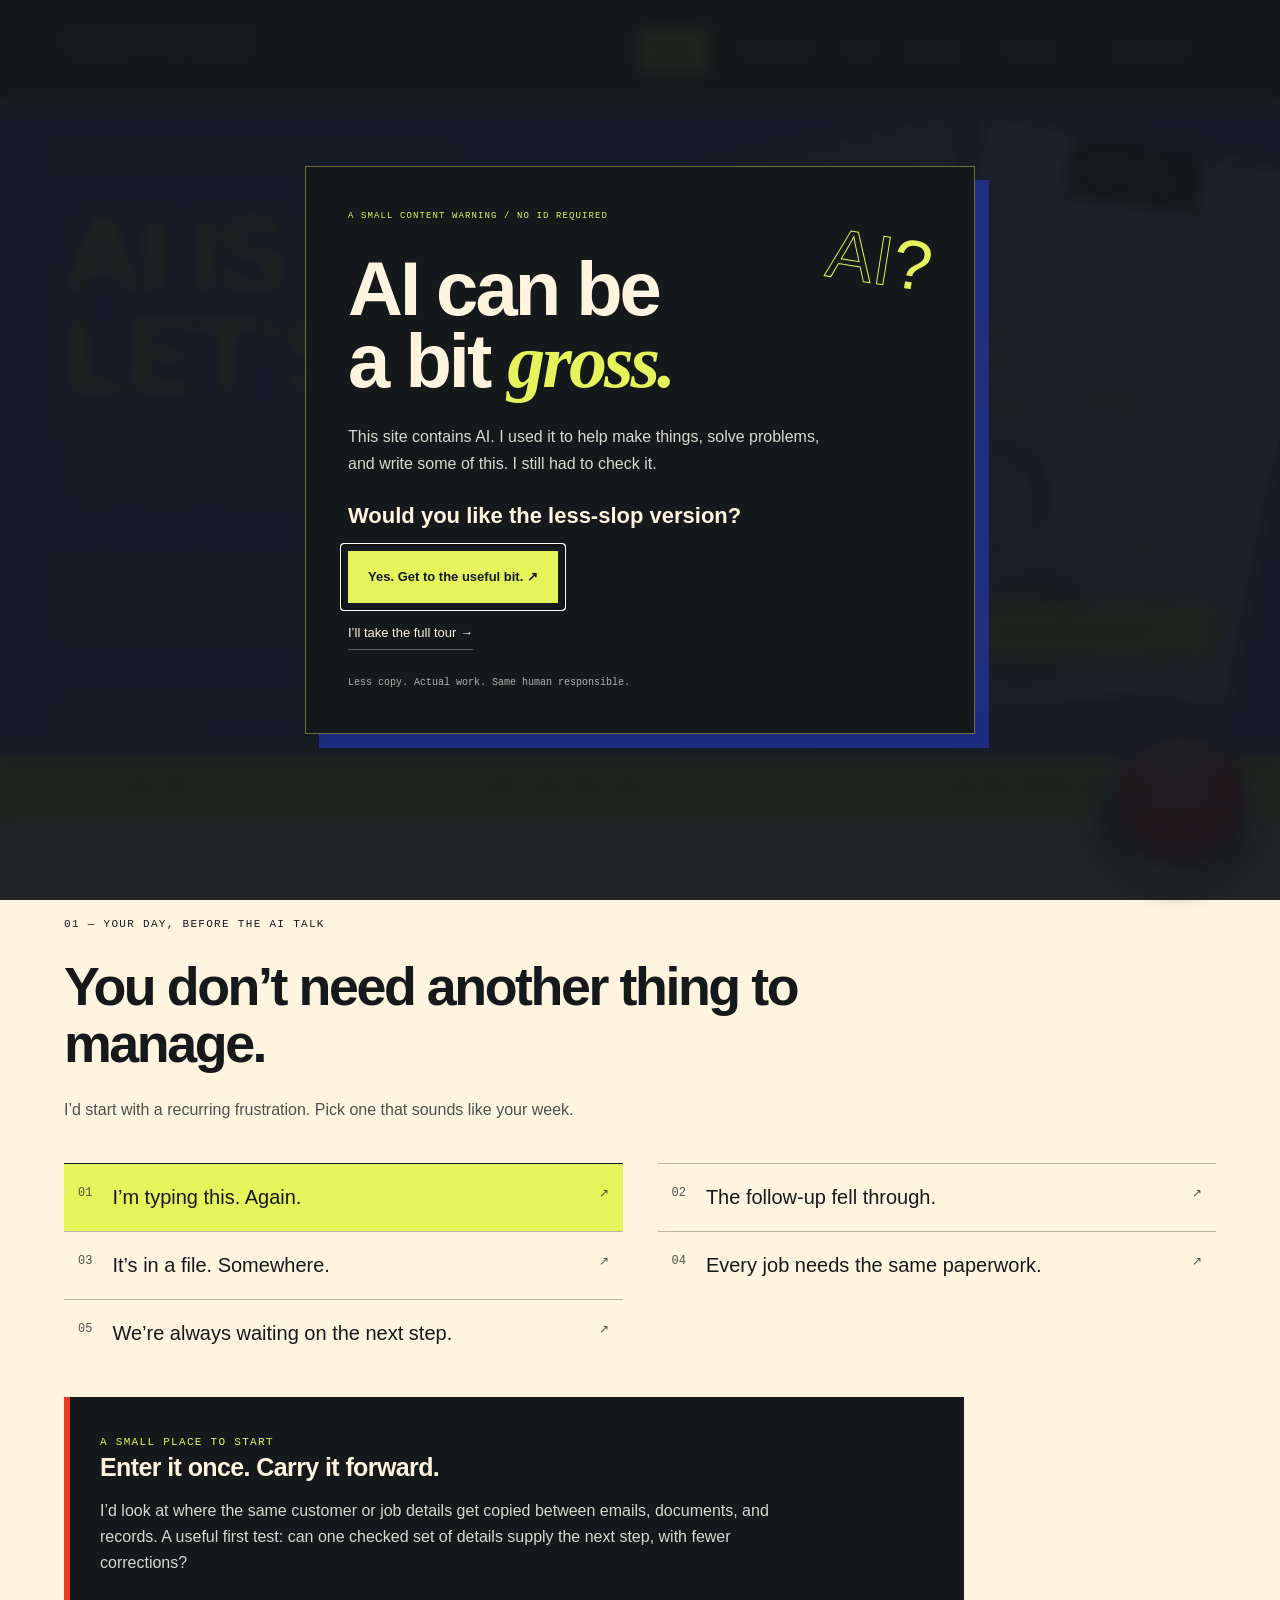
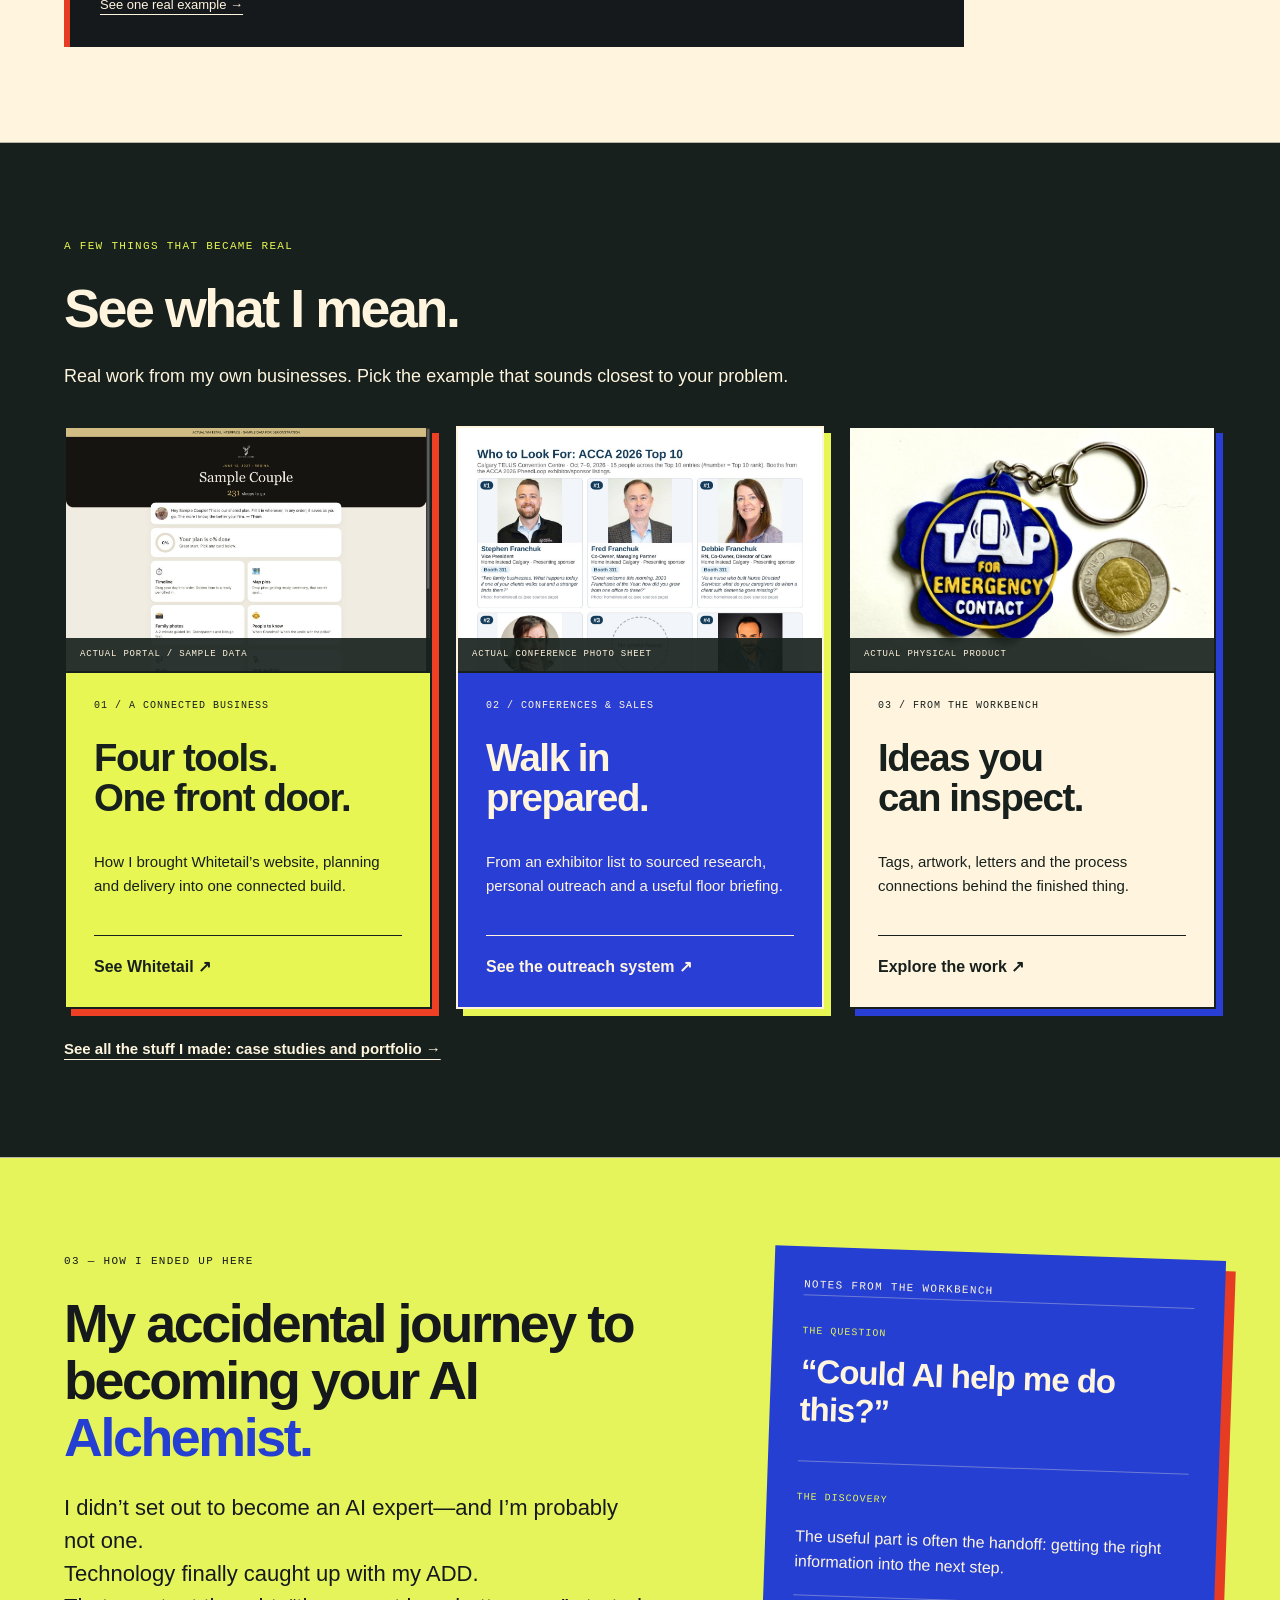
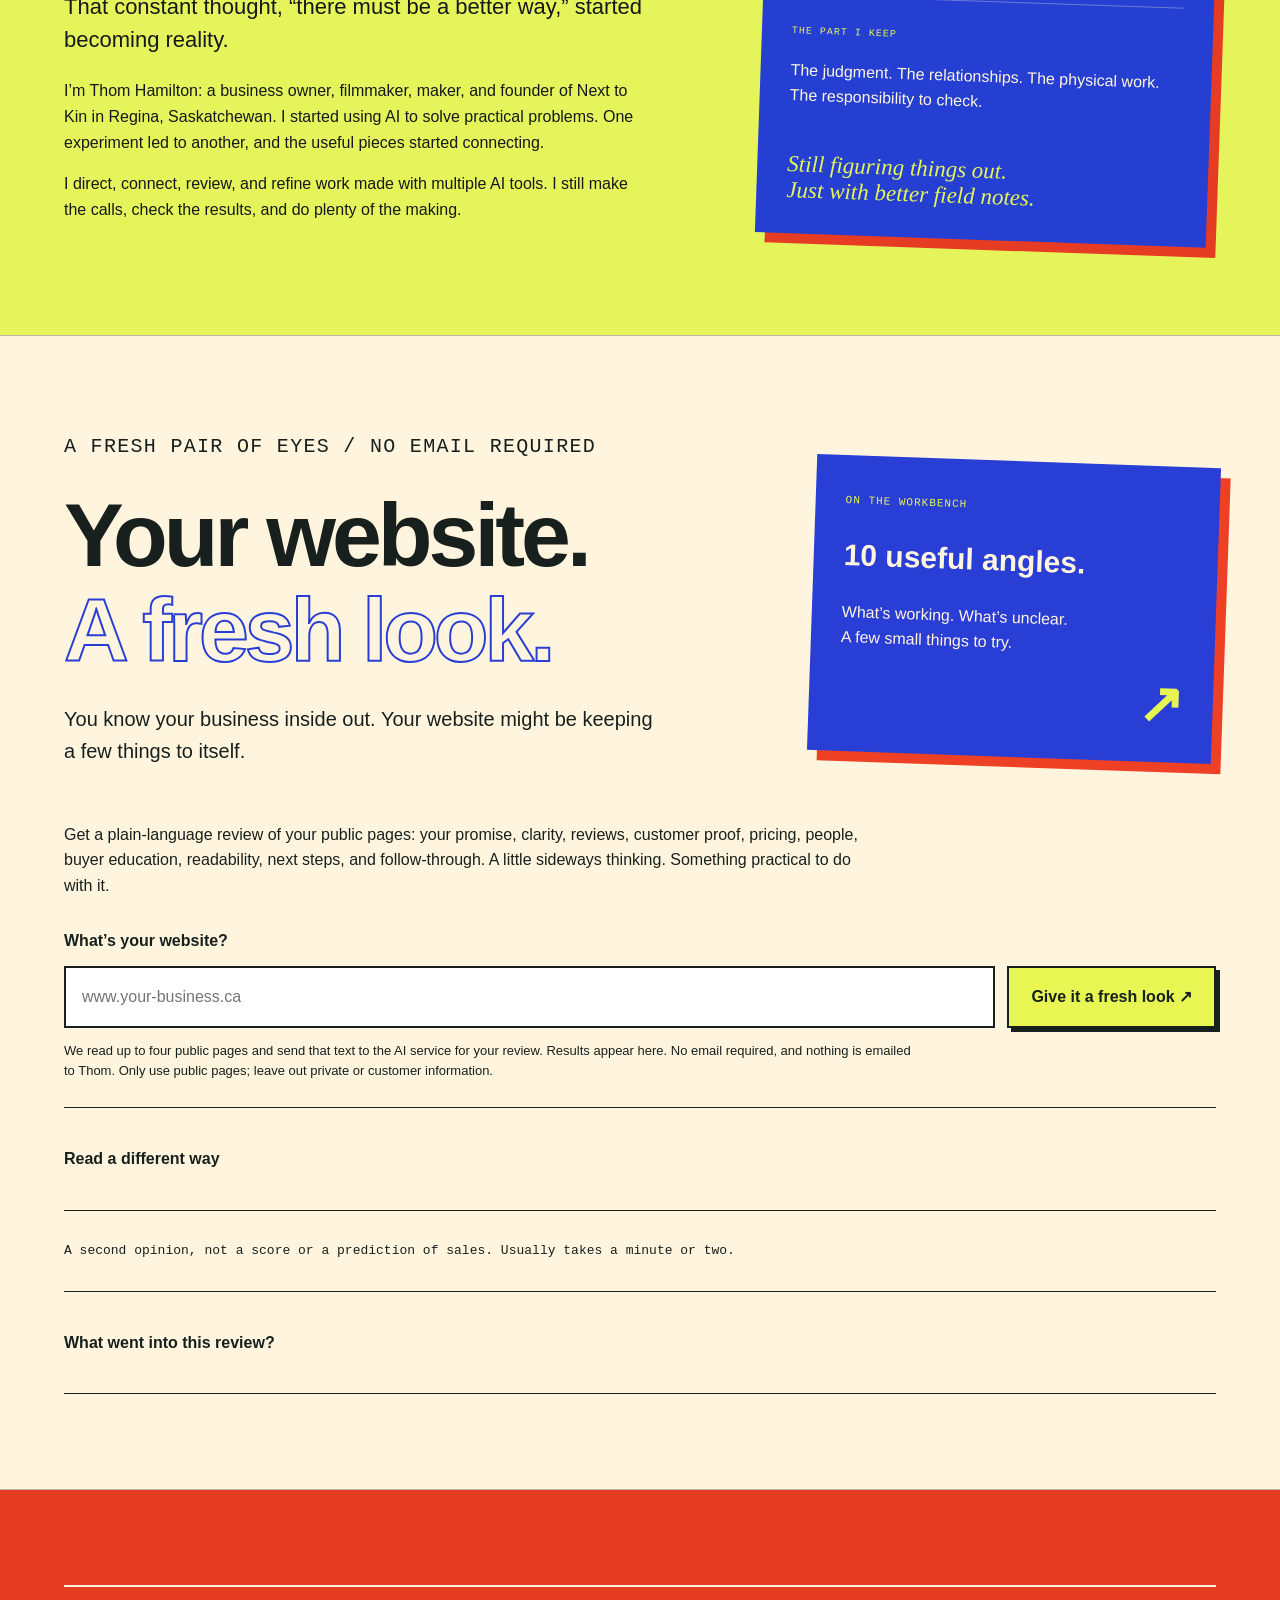
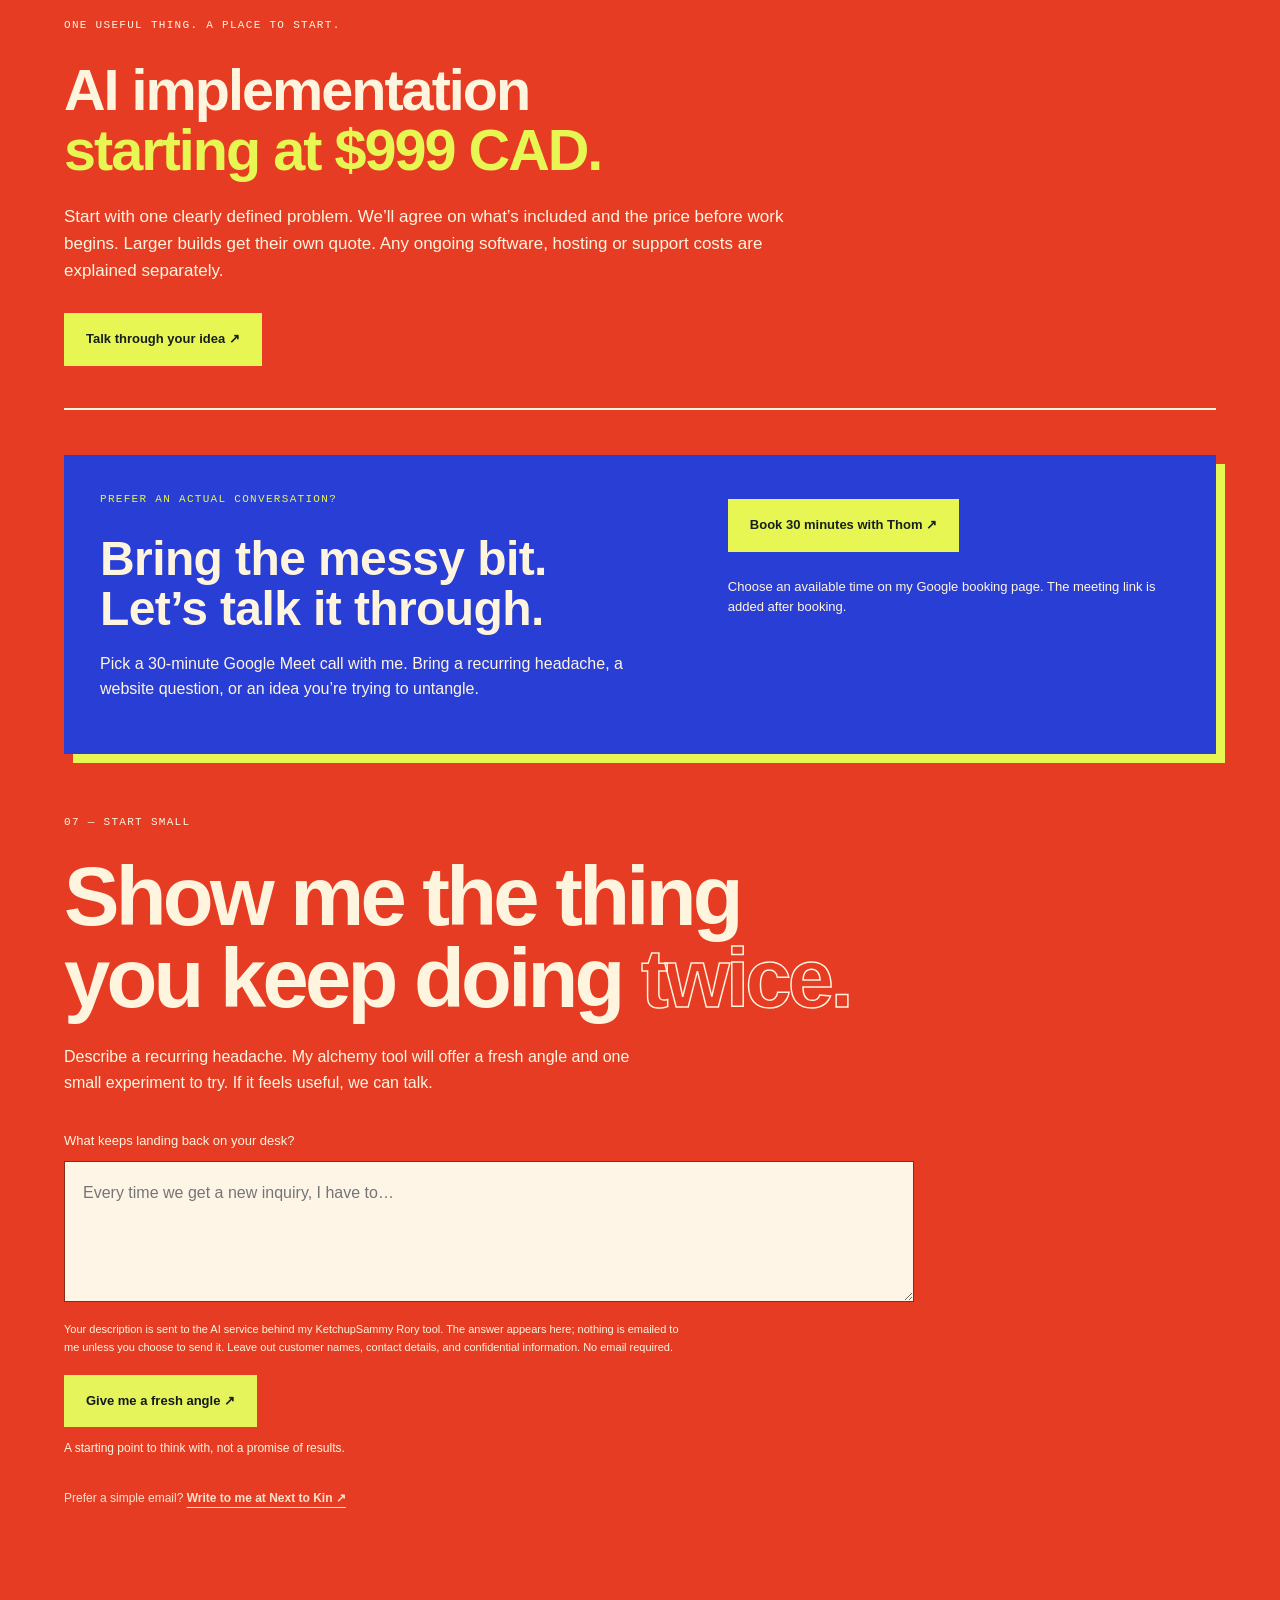
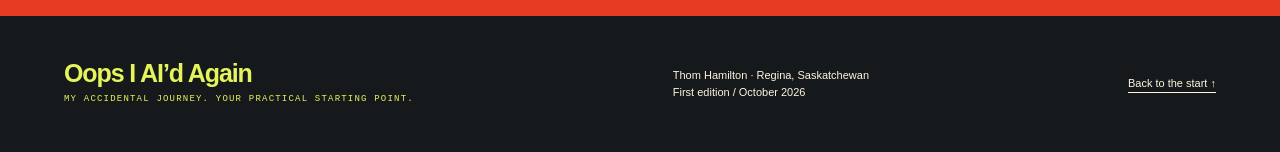
==== commit e6d8c491: "Add Stuff I Made page and media hub case study - stuff.html: case studies and portfolio, with live w" ====
--- a/index.html
+++ b/index.html
@@ -1,10 +1,10 @@
 <!DOCTYPE html>
 
 <html lang="en"><head><meta charset="utf-8"/><meta content="width=device-width,initial-scale=1" name="viewport"/><title>Oops I AI’d Again — Thom Hamilton</title><meta content="AI feeling like a lot? Start with one real business problem. Field notes, practical examples, and an accidental journey with Thom Hamilton." name="description"/><link href="style.css" rel="stylesheet"/></head><body><dialog aria-describedby="slop-description" aria-labelledby="slop-title" id="slop-gate"><div id="gate-first"><div class="gate-label">A SMALL CONTENT WARNING / NO ID REQUIRED</div><p aria-hidden="true" class="gate-mark">AI<span>?</span></p><h2 id="slop-title">AI can be<br/>a bit <em>gross.</em></h2><p id="slop-description">This site contains AI. I used it to help make things, solve problems, and write some of this. I still had to check it.</p><p class="gate-question">Would you like the less-slop version?</p><div class="gate-actions"><button class="button" id="choose-less">Yes. Get to the useful bit. ↗</button><button id="choose-full">I’ll take the full tour →</button></div><p class="gate-foot">Less copy. Actual work. Same human responsible.</p></div><div hidden="" id="gate-video-stage"><p class="gate-label">BEFORE THE TOUR / 44 SECONDS</p><h2 id="video-gate-title">One thing<br/>before you go.</h2><p id="intro-instruction">Watch this short video, then choose your version again.</p><video aria-label="Introductory video" controls="" controlslist="nodownload noplaybackrate" disablepictureinpicture="" id="intro-video" playsinline="" preload="metadata"><source src="assets/intro-video.mp4" type="video/mp4"/></video><button class="button" id="intro-play">Play the video ▶</button><p id="intro-progress" role="status">The two options return when the video finishes.</p><div hidden="" id="intro-failure"><p>The video couldn’t load.</p><button id="intro-retry">Try again</button><button id="intro-fallback">Continue without playback</button></div></div><div hidden="" id="gate-final"><p class="gate-label">ALL RIGHT. YOUR CALL.</p><h2 id="final-gate-title">Now, how much<br/><em>slop?</em></h2><p>You’ve seen the video. Pick the edit you’d like.</p><div class="gate-actions"><button class="button" id="final-less">The less-slop version ↗</button><button id="final-full">Give me the full tour →</button></div></div></dialog>
-<a class="skip" href="#main">Skip to content</a><header><a class="brand" href="#">Oops I AI’d Again<span>FIELD NOTES BY THOM HAMILTON</span></a><nav aria-label="Main"><a class="nav-work" href="#examples">Work</a><a href="#website-check">Tools</a><a href="#story">My story</a><button aria-pressed="false" class="version-switch" id="version-switch">Less slop</button><a class="nav-cta" href="https://calendar.app.google/zX1U5LTyb2GVK5Aa7" rel="noopener" target="_blank">Book a call ↗</a></nav></header>
+<a class="skip" href="#main">Skip to content</a><header><a class="brand" href="#">Oops I AI’d Again<span>FIELD NOTES BY THOM HAMILTON</span></a><nav aria-label="Main"><a class="nav-work" href="#examples">Work</a><a href="stuff.html">Stuff I Made</a><a href="#website-check">Tools</a><a href="#story">My story</a><button aria-pressed="false" class="version-switch" id="version-switch">Less slop</button><a class="nav-cta" href="https://calendar.app.google/zX1U5LTyb2GVK5Aa7" rel="noopener" target="_blank">Book a call ↗</a></nav></header>
 <main id="main"><div hidden="" id="less-note">THE LESS-SLOP EDIT <span>Shorter copy. Real examples. You can switch back above.</span></div><section class="hero"><div aria-hidden="true" class="hero-work"><div class="hero-work-piece hero-work-art"><img alt="" height="1000" src="assets/kin-artwork.jpg" width="773"/></div><div class="hero-work-piece hero-work-letter"><img alt="" height="1400" src="assets/process-atlas.jpg" width="1082"/></div><div class="hero-work-piece hero-work-tag"><img alt="" height="1227" src="assets/kintag.jpg" width="1600"/></div></div><div aria-hidden="true" class="hero-map"><svg viewbox="0 0 700 700"><g fill="none" stroke="currentColor" stroke-width="2"><path d="M90 40v120h200v130h230v150H310v150H100M290 160h300v130M90 290h200M520 440h100v190H310"></path><circle cx="90" cy="160" r="34"></circle><circle cx="290" cy="290" r="45"></circle><circle cx="520" cy="440" r="34"></circle><rect height="70" width="120" x="250" y="540"></rect><path d="m278 274 14 14 25-30m192 178 12 12 20-23"></path></g></svg></div><div class="eyebrow"><span class="dot"></span> FOR BUSINESS OWNERS WITH ENOUGH ON THEIR PLATE</div><h1>AI IS A LOT.<br/>LET’S START WITH<br/><em>YOUR PROBLEM.</em></h1><div class="hero-bottom"><p>Another tool. Another “you need to be using this.”<br/>I’d rather start with the thing you keep doing twice.<br/><strong>I’m Thom. I’ve been figuring this out in my own businesses.</strong></p><a class="button" href="#stuck">Find a familiar headache <span>↓</span></a></div><div class="margin-note">ACTUAL WORK.<br/>HUMAN CHECKED.<svg aria-hidden="true" viewbox="0 0 100 65"><path d="M10 5 Q75 0 70 50 M56 38 L70 53 83 39"></path></svg></div><div class="hero-rule"><span>REGINA, SASKATCHEWAN</span><span>REAL WORK. HUMAN JUDGMENT. A FEW DO-OVERS.</span><span>01 / A PLACE TO START</span></div></section>
 <div aria-hidden="true" class="colour-strip"><span>LESS HYPE.</span><b>↗</b><span>MORE “THAT WOULD HELP.”</span><b>↗</b><span>ONE REAL PROBLEM AT A TIME.</span></div><section class="section" id="stuck"><div class="section-intro"><p class="eyebrow">01 — YOUR DAY, BEFORE THE AI TALK</p><h2>You don’t need another thing to manage.</h2><p>I’d start with a recurring frustration. Pick one that sounds like your week.</p></div><div aria-label="Common business problems" class="headaches"><button aria-pressed="true" data-pain="0">01 <span>I’m typing this. Again.</span> ↗</button><button aria-pressed="false" data-pain="1">02 <span>The follow-up fell through.</span> ↗</button><button aria-pressed="false" data-pain="2">03 <span>It’s in a file. Somewhere.</span> ↗</button><button aria-pressed="false" data-pain="3">04 <span>Every job needs the same paperwork.</span> ↗</button><button aria-pressed="false" data-pain="4">05 <span>We’re always waiting on the next step.</span> ↗</button></div><div aria-live="polite" class="pain-result"><span class="eyebrow">A SMALL PLACE TO START</span><h3 id="pain-title"></h3><p id="pain-copy"></p><a href="whitetail.html#whitetail">See one real example →</a></div></section>
 <dialog aria-labelledby="artifact-title" id="artifact-dialog"><div class="artifact-toolbar"><h2 id="artifact-title"></h2><button aria-label="Close work sample" id="close-artifact">Close ×</button></div><p id="artifact-caption"></p><div class="artifact-image-wrap"><img alt="" id="artifact-image"/></div></dialog>
-<section class="section examples-preview" id="examples"><p class="eyebrow">A FEW THINGS THAT BECAME REAL</p><h2>See what I mean.</h2><p>Real work from my own businesses. Pick the example that sounds closest to your problem.</p><div class="example-links"><a href="whitetail.html"><figure class="example-image"><img alt="Whitetail’s actual planning portal, shown with labelled sample-couple data." loading="lazy" src="assets/wt-portal.jpg"/><figcaption>ACTUAL PORTAL / SAMPLE DATA</figcaption></figure><span>01 / A CONNECTED BUSINESS</span><h3>Four tools.<br/>One front door.</h3><p>How I brought Whitetail’s website, planning and delivery into one connected build.</p><strong>See Whitetail ↗</strong></a><a href="conference.html"><figure class="example-image"><img alt="First page of the actual ACCA who-to-look-for photo sheet." loading="lazy" src="assets/conference-photos-1.jpg"/><figcaption>ACTUAL CONFERENCE PHOTO SHEET</figcaption></figure><span>02 / CONFERENCES &amp; SALES</span><h3>Walk in<br/>prepared.</h3><p>From an exhibitor list to sourced research, personal outreach and a useful floor briefing.</p><strong>See the outreach system ↗</strong></a><a href="work.html"><figure class="example-image"><img alt="A physical blue and yellow KinTag photographed beside a Canadian coin for scale." loading="lazy" src="assets/kintag.jpg"/><figcaption>ACTUAL PHYSICAL PRODUCT</figcaption></figure><span>03 / FROM THE WORKBENCH</span><h3>Ideas you<br/>can inspect.</h3><p>Tags, artwork, letters and the process connections behind the finished thing.</p><strong>Explore the work ↗</strong></a></div></section><section class="story section" id="story"><div><p class="eyebrow">03 — HOW I ENDED UP HERE</p><h2>My accidental journey to becoming your AI <em>Alchemist.</em></h2><p class="large">I didn’t set out to become an AI expert—and I’m probably not one.<br/>Technology finally caught up with my ADD.<br/>That constant thought, “there must be a better way,” started becoming reality.</p><p>I’m Thom Hamilton: a business owner, filmmaker, maker, and founder of Next to Kin in Regina, Saskatchewan. I started using AI to solve practical problems. One experiment led to another, and the useful pieces started connecting.</p><p>I direct, connect, review, and refine work made with multiple AI tools. I still make the calls, check the results, and do plenty of the making.</p></div><aside class="notebook"><p class="eyebrow">NOTES FROM THE WORKBENCH</p><div><span>THE QUESTION</span><h3>“Could AI help me do this?”</h3></div><div><span>THE DISCOVERY</span><p>The useful part is often the handoff: getting the right information into the next step.</p></div><div><span>THE PART I KEEP</span><p>The judgment. The relationships. The physical work. The responsibility to check.</p></div><p class="scribble">Still figuring things out.<br/>Just with better field notes.</p></aside></section>
+<section class="section examples-preview" id="examples"><p class="eyebrow">A FEW THINGS THAT BECAME REAL</p><h2>See what I mean.</h2><p>Real work from my own businesses. Pick the example that sounds closest to your problem.</p><div class="example-links"><a href="whitetail.html"><figure class="example-image"><img alt="Whitetail’s actual planning portal, shown with labelled sample-couple data." loading="lazy" src="assets/wt-portal.jpg"/><figcaption>ACTUAL PORTAL / SAMPLE DATA</figcaption></figure><span>01 / A CONNECTED BUSINESS</span><h3>Four tools.<br/>One front door.</h3><p>How I brought Whitetail’s website, planning and delivery into one connected build.</p><strong>See Whitetail ↗</strong></a><a href="conference.html"><figure class="example-image"><img alt="First page of the actual ACCA who-to-look-for photo sheet." loading="lazy" src="assets/conference-photos-1.jpg"/><figcaption>ACTUAL CONFERENCE PHOTO SHEET</figcaption></figure><span>02 / CONFERENCES &amp; SALES</span><h3>Walk in<br/>prepared.</h3><p>From an exhibitor list to sourced research, personal outreach and a useful floor briefing.</p><strong>See the outreach system ↗</strong></a><a href="work.html"><figure class="example-image"><img alt="A physical blue and yellow KinTag photographed beside a Canadian coin for scale." loading="lazy" src="assets/kintag.jpg"/><figcaption>ACTUAL PHYSICAL PRODUCT</figcaption></figure><span>03 / FROM THE WORKBENCH</span><h3>Ideas you<br/>can inspect.</h3><p>Tags, artwork, letters and the process connections behind the finished thing.</p><strong>Explore the work ↗</strong></a></div><a class="stuff-more" href="stuff.html">See all the stuff I made: case studies and portfolio →</a></section><section class="story section" id="story"><div><p class="eyebrow">03 — HOW I ENDED UP HERE</p><h2>My accidental journey to becoming your AI <em>Alchemist.</em></h2><p class="large">I didn’t set out to become an AI expert—and I’m probably not one.<br/>Technology finally caught up with my ADD.<br/>That constant thought, “there must be a better way,” started becoming reality.</p><p>I’m Thom Hamilton: a business owner, filmmaker, maker, and founder of Next to Kin in Regina, Saskatchewan. I started using AI to solve practical problems. One experiment led to another, and the useful pieces started connecting.</p><p>I direct, connect, review, and refine work made with multiple AI tools. I still make the calls, check the results, and do plenty of the making.</p></div><aside class="notebook"><p class="eyebrow">NOTES FROM THE WORKBENCH</p><div><span>THE QUESTION</span><h3>“Could AI help me do this?”</h3></div><div><span>THE DISCOVERY</span><p>The useful part is often the handoff: getting the right information into the next step.</p></div><div><span>THE PART I KEEP</span><p>The judgment. The relationships. The physical work. The responsibility to check.</p></div><p class="scribble">Still figuring things out.<br/>Just with better field notes.</p></aside></section>
 <section class="section website-check" id="website-check"><div class="check-heading"><div><p class="eyebrow">A FRESH PAIR OF EYES / NO EMAIL REQUIRED</p><h2>Your website.<br/><span class="outline">A fresh look.</span></h2><p>You know your business inside out. Your website might be keeping a few things to itself.</p></div><aside class="check-note"><span>ON THE WORKBENCH</span><strong>10 useful angles.</strong><p>What’s working. What’s unclear.<br/>A few small things to try.</p><b aria-hidden="true">↗</b></aside></div><p>Get a plain-language review of your public pages: your promise, clarity, reviews, customer proof, pricing, people, buyer education, readability, next steps, and follow-through. A little sideways thinking. Something practical to do with it.</p><form id="assessment-form"><label for="website-url">What’s your website?</label><div class="check-entry"><input aria-describedby="check-privacy" autocomplete="url" id="website-url" inputmode="url" maxlength="2000" name="website" placeholder="www.your-business.ca" required="" type="text"/><button class="button" id="run" type="submit">Give it a fresh look ↗</button></div><p id="check-privacy">We read up to four public pages and send that text to the AI service for your review. Results appear here. No email required, and nothing is emailed to Thom. Only use public pages; leave out private or customer information.</p><details class="check-fallback"><summary>Read a different way</summary><p>Some websites block automated readers or load their words only in a browser. Paste public page text here and we’ll review that instead. Include headings, services, prices and next steps. This replaces the automatic reader.</p><label for="website-text">Public page text (optional)</label><textarea id="website-text" maxlength="50000" placeholder="Paste public website text…" rows="7"></textarea></details></form><p aria-live="polite" id="status" role="status">A second opinion, not a score or a prediction of sales. Usually takes a minute or two.</p><div hidden="" id="results"></div><details class="check-evidence"><summary>What went into this review?</summary><p>Only selected public text is reviewed. This doesn’t test speed, accessibility, search rankings, film playback or whether a form delivers. Missing text needs checking, not guessing. These ten areas were inspired by the IMPACT example; this is an independent review.</p><h3>Pages and text used</h3><pre id="evidence">Run a review to see the pages and evidence used.</pre><h3>The instructions given to Claude</h3><pre id="brief"></pre></details></section><section class="talk section" id="talk"><div class="implementation-price" id="pricing"><p class="eyebrow">ONE USEFUL THING. A PLACE TO START.</p><h3>AI implementation<br/><span>starting at $999 CAD.</span></h3><p>Start with one clearly defined problem. We’ll agree on what’s included and the price before work begins. Larger builds get their own quote. Any ongoing software, hosting or support costs are explained separately.</p><a class="button booking-link" href="https://calendar.app.google/zX1U5LTyb2GVK5Aa7" rel="noopener" target="_blank">Talk through your idea ↗</a></div><div class="call-invite"><div><p class="eyebrow">PREFER AN ACTUAL CONVERSATION?</p><h3>Bring the messy bit.<br/>Let’s talk it through.</h3><p>Pick a 30-minute Google Meet call with me. Bring a recurring headache, a website question, or an idea you’re trying to untangle.</p></div><div><a class="button booking-link" href="https://calendar.app.google/zX1U5LTyb2GVK5Aa7" rel="noopener" target="_blank">Book 30 minutes with Thom ↗</a><p class="booking-note">Choose an available time on my Google booking page. The meeting link is added after booking.</p></div></div><p class="eyebrow">07 — START SMALL</p><h2>Show me the thing<br/>you keep doing <em>twice.</em></h2><p>Describe a recurring headache. My alchemy tool will offer a fresh angle and one small experiment to try. If it feels useful, we can talk.</p><div class="conversation"><label for="problem">What keeps landing back on your desk?</label><textarea aria-describedby="alchemy-privacy" id="problem" maxlength="1500" placeholder="Every time we get a new inquiry, I have to…" rows="4"></textarea><p id="alchemy-privacy">Your description is sent to the AI service behind my KetchupSammy Rory tool. The answer appears here; nothing is emailed to me unless you choose to send it. Leave out customer names, contact details, and confidential information. No email required.</p><button class="button" id="alchemy-go">Give me a fresh angle ↗</button><p aria-live="polite" id="alchemy-status" role="status">A starting point to think with, not a promise of results.</p><div hidden="" id="alchemy-result"><p class="eyebrow">A FRESH ANGLE / AI-GENERATED</p><h3>Maybe there’s a different way in.</h3><div id="alchemy-cards"></div><div class="alchemy-invite"><h3>Still interested? Let’s make it practical.</h3><p>If this sparked something, email me the problem and this first pass. We can look at what fits your actual business.</p><a class="button booking-link" href="https://calendar.app.google/zX1U5LTyb2GVK5Aa7" rel="noopener" target="_blank">Book 30 minutes with Thom ↗</a><a class="button" href="mailto:support@nexttokin.ca" id="alchemy-email">Email Thom about this ↗</a><button class="alchemy-copy" id="alchemy-copy">Copy the problem + answer</button><p id="alchemy-email-note">Opens your email app with the problem and answer included. You review and send it.</p></div></div></div><p class="contact-note">Prefer a simple email? <a href="mailto:support@nexttokin.ca">Write to me at Next to Kin ↗</a></p></section>
 </main><footer><a class="brand" href="#">Oops I AI’d Again<span>MY ACCIDENTAL JOURNEY. YOUR PRACTICAL STARTING POINT.</span></a><p>Thom Hamilton · Regina, Saskatchewan<br/>First edition / October 2026</p><a href="#main">Back to the start ↑</a></footer><button aria-controls="thom-bot" aria-expanded="false" class="bot-launch" id="thom-bot-toggle"><span class="bot-button-face"><span>Need a<br/>quick answer?</span></span></button><aside aria-labelledby="bot-title" aria-modal="false" class="thom-bot" hidden="" id="thom-bot" role="dialog"><div class="bot-head"><div><span>OOPS / A LITTLE HELP</span><h2 id="bot-title">Ask about Thom.</h2></div><button aria-label="Close chat" id="bot-close" type="button">×</button></div><p class="bot-intro">I’m the site’s AI helper, not Thom. I can explain his work and help you find a place to start.</p><div aria-label="Conversation" aria-live="polite" class="bot-messages" id="bot-messages" role="log" tabindex="0"><div class="bot-message assistant"><p>What are you curious about? The things Thom builds, how he approaches a problem, or whether a chat might help?</p></div></div><div class="bot-suggestions" id="bot-suggestions"><button type="button">What does Thom actually do?</button><button type="button">What did he build for Whitetail?</button><button type="button">How much does it cost to work with him?</button></div><form id="bot-form"><label class="bot-label" for="bot-question">Your question</label><div class="bot-input"><textarea aria-describedby="bot-privacy" id="bot-question" maxlength="1200" placeholder="Ask me something…" required="" rows="2"></textarea><button id="bot-send" type="submit">Ask ↗</button></div></form><p id="bot-status" role="status"></p><p id="bot-privacy">Messages go to the AI service. Leave out private or customer information. This chat doesn’t email Thom.</p><div class="bot-foot"><a href="https://calendar.app.google/zX1U5LTyb2GVK5Aa7" rel="noopener" target="_blank">Talk to the actual Thom ↗</a><button id="bot-clear" type="button">Clear chat</button></div></aside><script src="app.js"></script><script src="assessment.js"></script><script src="bot.js"></script></body></html>
--- a/style.css
+++ b/style.css
@@ -41,3 +41,82 @@
 
 /* Actual work on the homepage, at a glance. */
 .example-image{margin:-28px -28px 25px;position:relative;height:245px;overflow:hidden;border-bottom:2px solid #17201c;background:#fff5df}.example-image img{display:block;width:100%;height:100%;object-fit:cover;object-position:top;transition:transform .25s}.example-image figcaption{position:absolute;bottom:0;left:0;right:0;background:#17201ce8;color:#fff5df;padding:10px 14px;font:9px/1.4 monospace;letter-spacing:.8px}.example-links>a:nth-child(3) .example-image img{object-position:center}.example-links>a:hover .example-image img{transform:scale(1.025)}.example-links>a{overflow:hidden}.example-links>a>span{margin-top:0}@media(max-width:760px){.example-image{height:260px}}@media(prefers-reduced-motion:reduce){.example-image img{transition:none}}
+
+/* Stuff I Made + media hub case study (stuff.html, media-hub.html) */
+.stuff-more{display:inline-block;margin-top:28px;font-weight:700;font-size:15px}
+.stuff-page .stuff-hero,.stuff-page .stuff-portfolio{background:#17201c;color:#fff5df}
+.stuff-page .stuff-feature{background:var(--cobalt);color:#fff5df}
+.stuff-page .stuff-live{background:#fff5df;color:#15191c}
+.stuff-page .stuff-live .eyebrow{color:#243fd1}
+.stuff-page .stuff-live .section-intro>p:last-child{color:#4b514c}
+.stuff-page .stuff-portfolio .section-intro>p:last-child,.stuff-page .stuff-hero p{color:#e4e2d3}
+.stuff-top{display:grid;grid-template-columns:1.3fr 1fr;gap:60px;align-items:end}
+.stuff-top>*{min-width:0}
+.stuff-page .stuff-top h2{font-family:Impact,'Arial Narrow',Arial,sans-serif;font-size:clamp(54px,7vw,100px);line-height:.95;letter-spacing:-.02em;font-weight:400;margin:0 0 24px;max-width:none}
+.stuff-page .stuff-top .outline{color:transparent;-webkit-text-stroke:2px #e7f653}
+.stuff-page .section-intro h2{font-size:clamp(34px,4.4vw,58px);line-height:1.02;letter-spacing:-.04em;font-weight:900;font-family:Arial,Helvetica,sans-serif;margin:0 0 18px;max-width:900px}
+.stuff-key{font-size:13px;line-height:2.2}
+.stuff-page .badge{background:#e7f653;color:#15191c;font-weight:700;margin:0 6px 0 0}
+.stuff-page .badge.stuff-dashed,.stuff-page .stuff-concept .badge{background:none;color:#e7f653;border:1px dashed #e7f653}
+.stuff-jump{display:flex;gap:22px;flex-wrap:wrap;font-weight:700;font-size:14px}
+.stuff-jump a{color:#e7f653}
+.stuff-grid{display:grid;grid-template-columns:repeat(auto-fill,minmax(300px,1fr));gap:34px 28px;margin-top:40px}
+.stuff-card{display:flex;flex-direction:column;gap:12px;align-items:flex-start;min-width:0}
+.stuff-card h3{font-size:25px;font-weight:900;letter-spacing:-.03em;margin:2px 0 0}
+.stuff-card p{margin:0;font-size:15px;line-height:1.6}
+.stuff-links{display:flex;flex-wrap:wrap;gap:6px 18px;font-weight:700;font-size:14px}
+.stuff-shot{margin:0;width:100%}
+.stuff-frame{border:2px solid #17201c;box-shadow:5px 5px 0 #243fd1;background:var(--b,#fff);color:var(--i,#111);overflow:hidden}
+.stuff-portfolio .stuff-frame{border-color:#fff5df;box-shadow:5px 5px 0 #e7f653}
+.stuff-feature .stuff-frame{border-color:#17201c;box-shadow:6px 6px 0 #e7f653}
+.stuff-bar{display:flex;align-items:center;gap:6px;padding:9px 11px;background:#17201c;color:#e7f653;font:9px/1.5 monospace;letter-spacing:.5px;text-transform:uppercase}
+.stuff-bar i{width:7px;height:7px;border-radius:50%;background:#e7f653;opacity:.55}
+.stuff-bar span{margin-left:8px;overflow-wrap:anywhere}
+.stuff-view{display:flex;flex-direction:column;gap:10px;align-items:flex-start;justify-content:center;min-height:210px;padding:26px 22px}
+.stuff-view small{font:9px/1.5 monospace;letter-spacing:1px;opacity:.8}
+.stuff-view strong{font-family:var(--f,Arial,sans-serif);font-weight:var(--w,900);font-size:var(--s,34px);line-height:1;overflow-wrap:anywhere}
+.stuff-sub{font-size:13px;line-height:1.5;opacity:.9;max-width:34ch}
+.stuff-view b{background:var(--a,#111);color:var(--ai,#fff);font-size:11px;padding:8px 13px}
+.stuff-shot figcaption{font:9px/1.5 monospace;letter-spacing:.8px;margin-top:12px;opacity:.75}
+.stuff-page .made-next{margin-top:45px}
+.hub-stats{display:grid;grid-template-columns:repeat(3,1fr);gap:1px;background:#fff5df55;border:1px solid #fff5df55;margin:28px 0}
+.hub-stats-wide{grid-template-columns:repeat(4,1fr);margin:45px 0}
+.hub-stats div{background:var(--cobalt);padding:16px}
+.hub-stats b{display:block;font-family:Impact,'Arial Narrow',Arial,sans-serif;font-weight:400;font-size:46px;line-height:1;color:#e7f653}
+.hub-stats span{font-size:13px;line-height:1.4;display:block;margin-top:6px}
+.hub-ui{display:grid;grid-template-columns:98px 1fr;min-height:240px;background:#1c1a17;color:#f2efe8;font-size:11px}
+.hub-ui aside{background:#161411;padding:14px 10px;display:flex;flex-direction:column;gap:8px}
+.hub-ui aside strong{font:700 15px Georgia,serif}
+.hub-ui aside span{opacity:.7}
+.hub-ui aside span.on{opacity:1;color:#f4c144}
+.hub-ui>div{padding:14px;display:flex;flex-direction:column;gap:8px}
+.hub-ui p{margin:0}
+.hub-drop{border:1px dashed #5a5346;padding:12px;text-align:center;opacity:.85}
+.hub-row{display:grid;grid-template-columns:62px 1fr auto;gap:8px;padding:8px 9px;background:#232019;border:1px solid #34302a;align-items:center}
+.hub-row code{font-family:monospace;color:#f4c144}
+.hub-row em{font-style:normal;font-family:Arial,sans-serif;font-weight:400;color:#f2efe8;opacity:.75}
+.hub-two{display:grid;grid-template-columns:1.15fr 1fr;gap:50px;align-items:start;margin-top:10px}
+.hub-two>*{min-width:0}
+.hub-history{margin:50px 0}
+.hub-list{margin:0;padding-left:1.1em;display:flex;flex-direction:column;gap:10px;font-size:15px;line-height:1.6}
+.hub-gap{margin-top:36px!important}
+.hub-flow{display:grid;grid-template-columns:repeat(4,1fr);gap:28px;margin-bottom:10px}
+.hub-flow article{border-top:3px solid #e7f653;padding-top:16px}
+.hub-flow article>span{font:10px monospace;color:#e7f653}
+.hub-flow h3{font-size:20px;margin:10px 0 8px}
+.hub-flow p{margin:0;font-size:14px;color:#e0e5ff}
+.hub-timeline{list-style:none;margin:0;padding:0;border-left:2px solid #e7f653}
+.hub-timeline li{position:relative;padding:0 0 22px 22px;display:flex;flex-direction:column;gap:4px}
+.hub-timeline li::before{content:"";position:absolute;left:-7px;top:5px;width:12px;height:12px;background:#e7f653}
+.hub-timeline time{font:10px monospace;letter-spacing:1px;color:#e7f653}
+.hub-timeline strong{font-size:19px;letter-spacing:-.02em}
+.hub-timeline span{font-size:14px;line-height:1.6;color:#e0e5ff}
+.hub-bars{display:flex;flex-direction:column;gap:8px;font-size:13px}
+.hub-bars p{margin:0;display:grid;grid-template-columns:minmax(0,170px) 1fr 40px;gap:10px;align-items:center}
+.hub-bars i{display:block;height:12px;background:#e7f653}
+.hub-bars i.pre{background:repeating-linear-gradient(135deg,#e7f653 0 5px,transparent 5px 9px);border:1px solid #e7f653}
+.hub-bars em{font:12px monospace;color:#fff5df;text-align:right;font-variant-numeric:tabular-nums}
+.hub-report .case-footnotes p{margin:0 0 12px;font-size:14px;max-width:760px}
+.hub-report .case-to-talk{display:block}
+@media(max-width:900px){.stuff-top,.hub-two{grid-template-columns:1fr;gap:34px}.hub-flow{grid-template-columns:1fr 1fr}.hub-stats-wide{grid-template-columns:1fr 1fr}}
+@media(max-width:600px){.hub-stats,.hub-flow{grid-template-columns:1fr}.stuff-grid{grid-template-columns:1fr}.hub-bars p{grid-template-columns:1fr 40px}.hub-bars p span{grid-column:1/-1}}
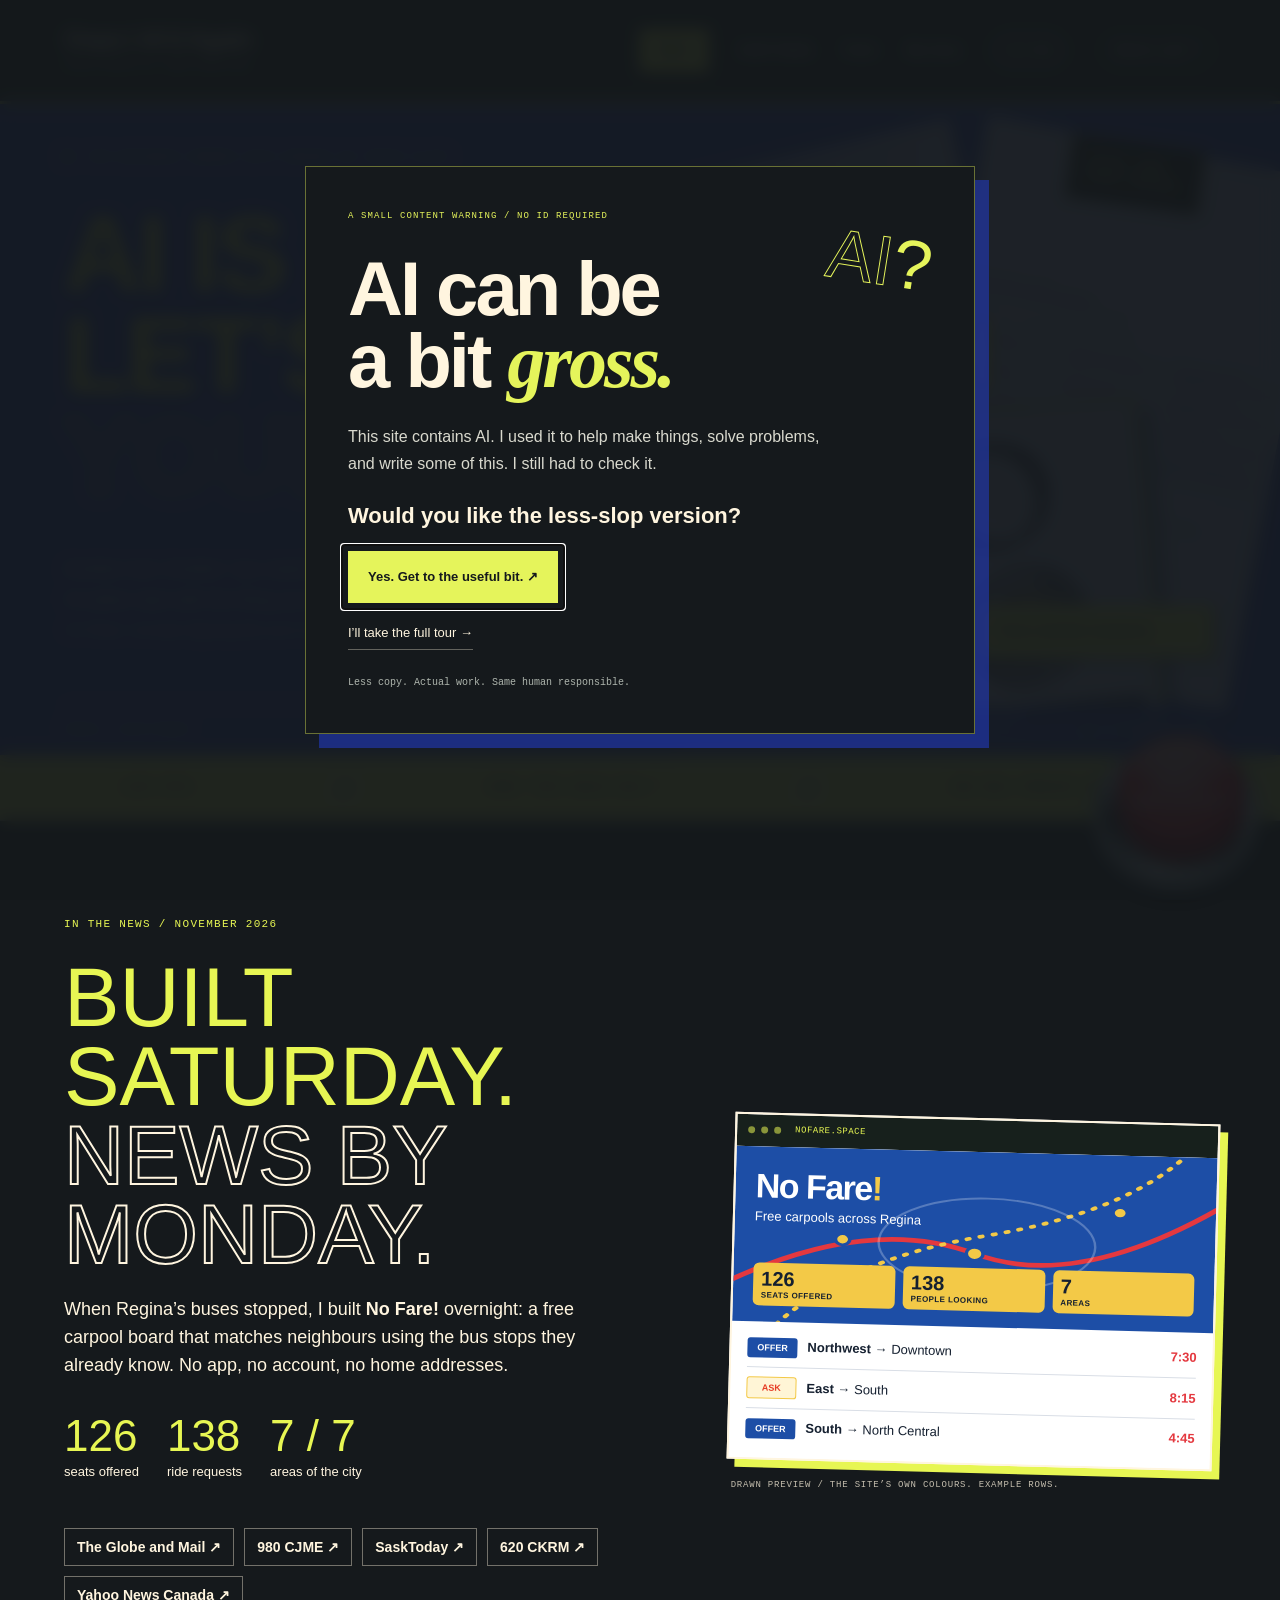
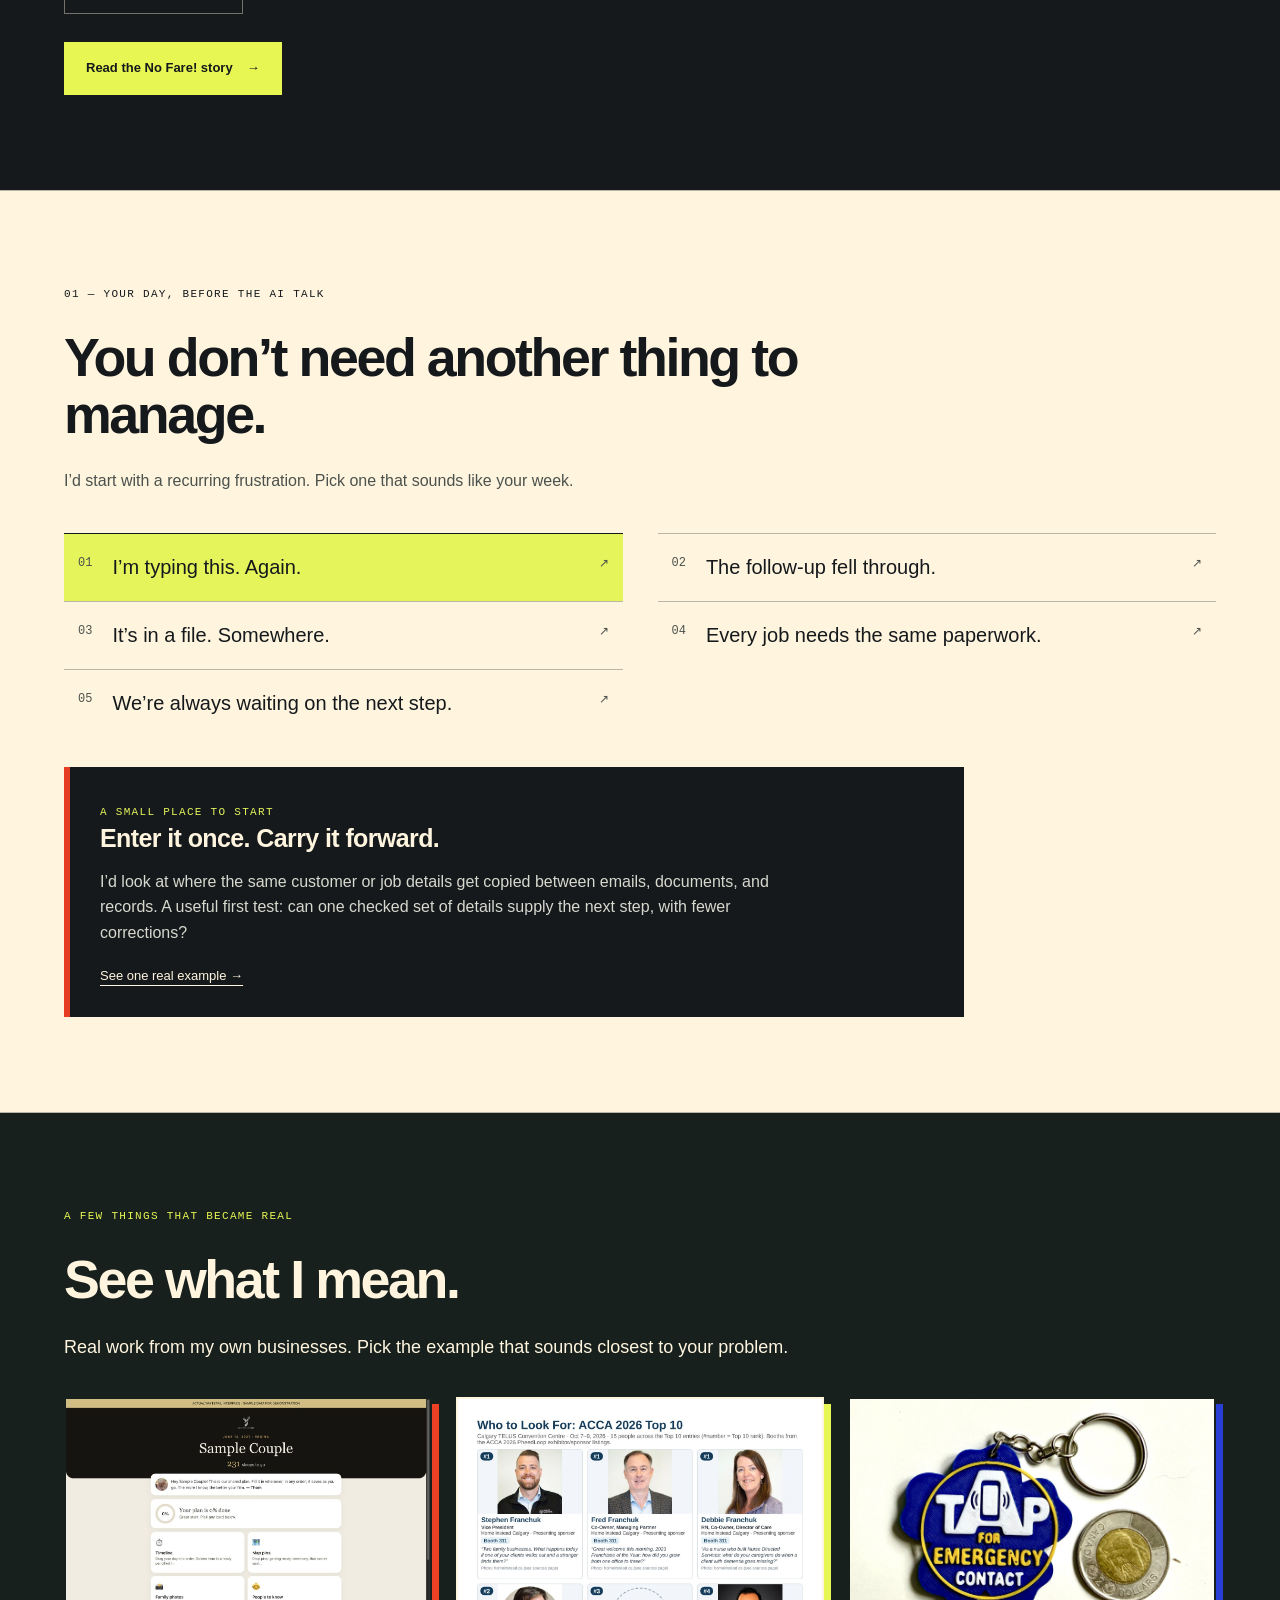
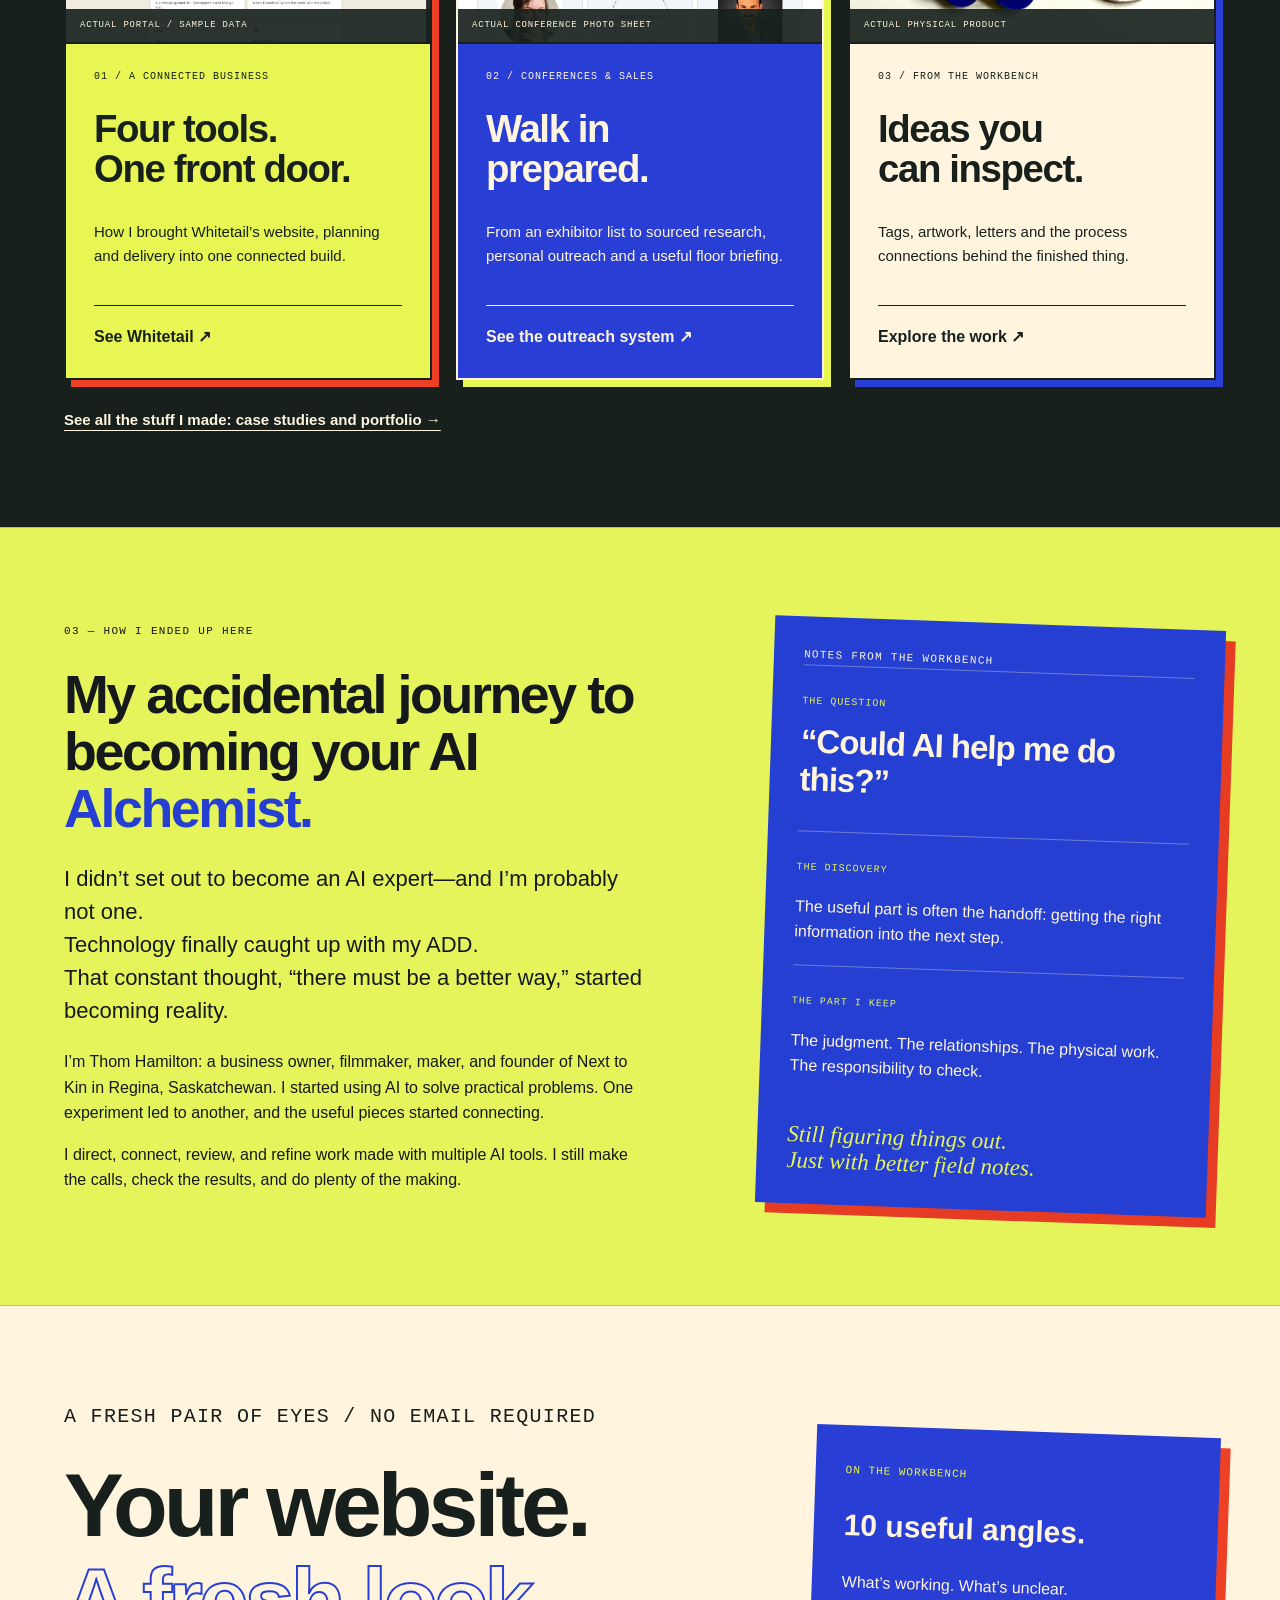
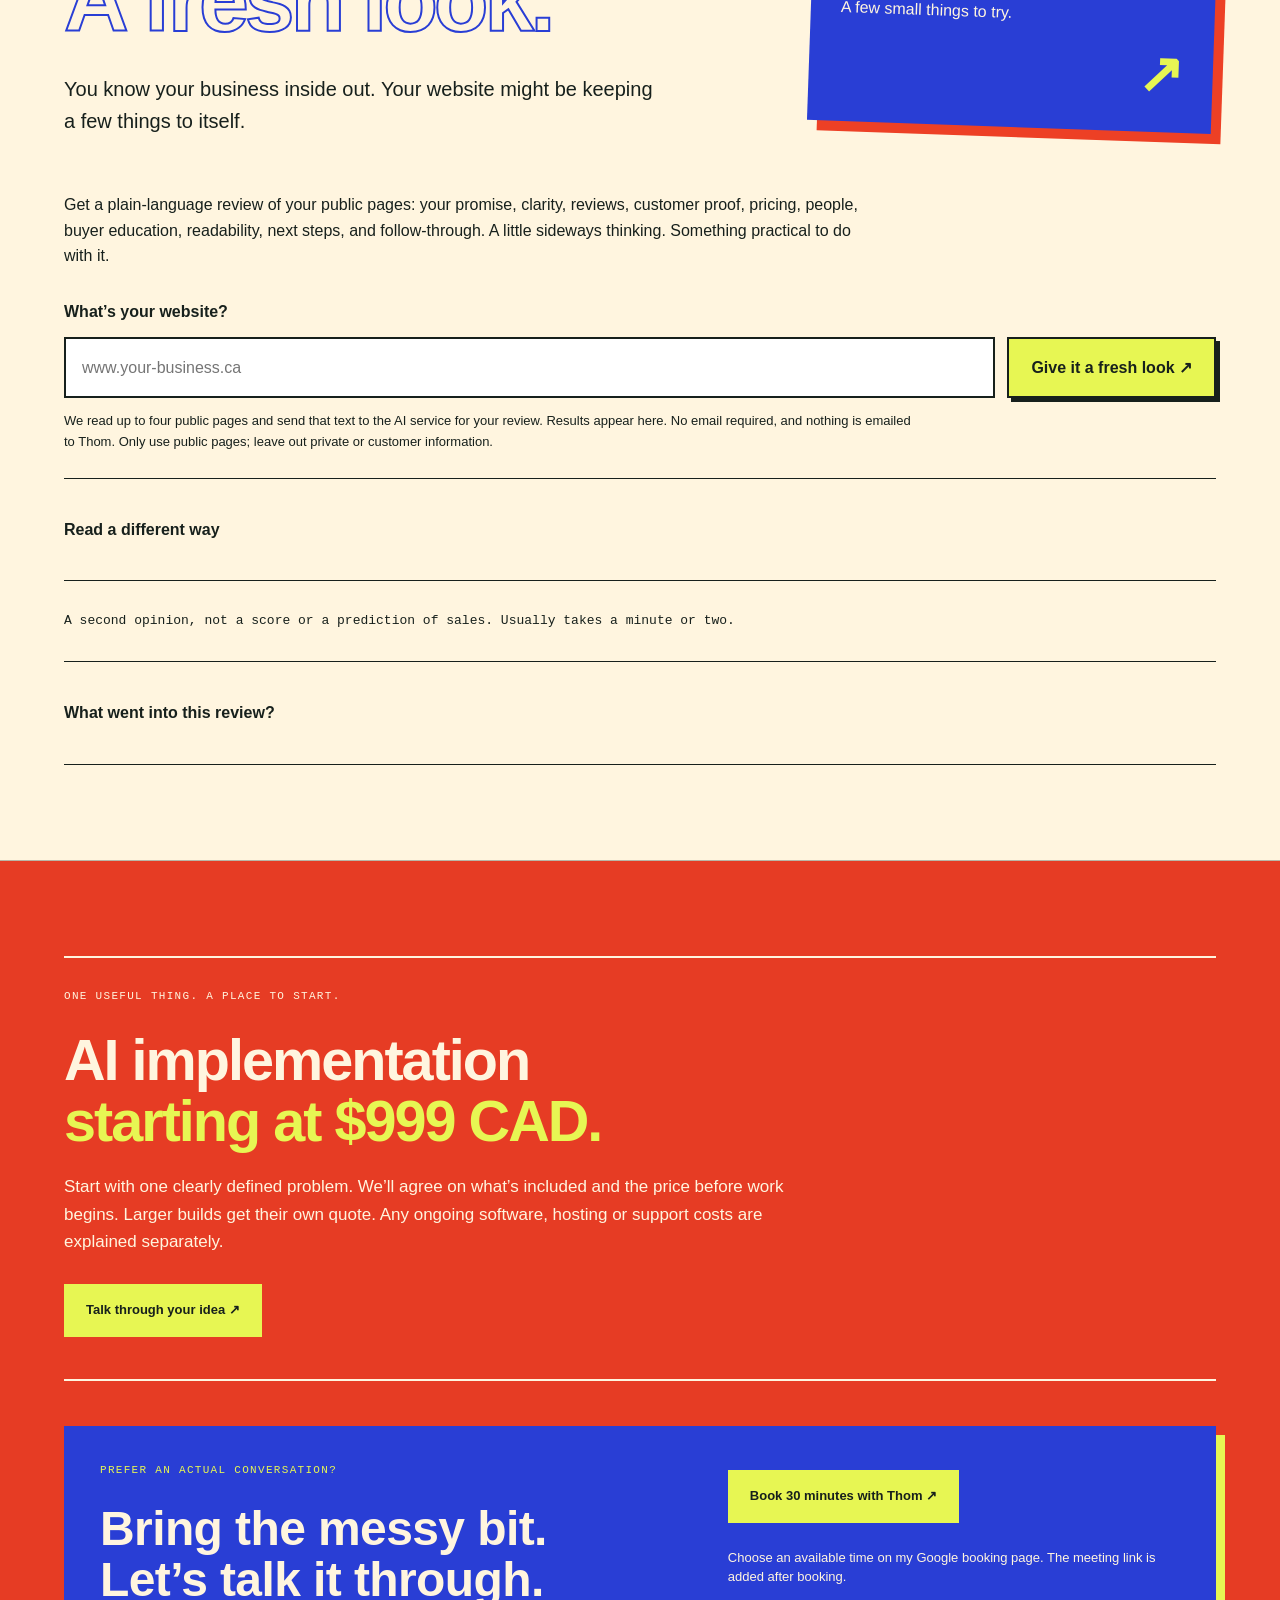
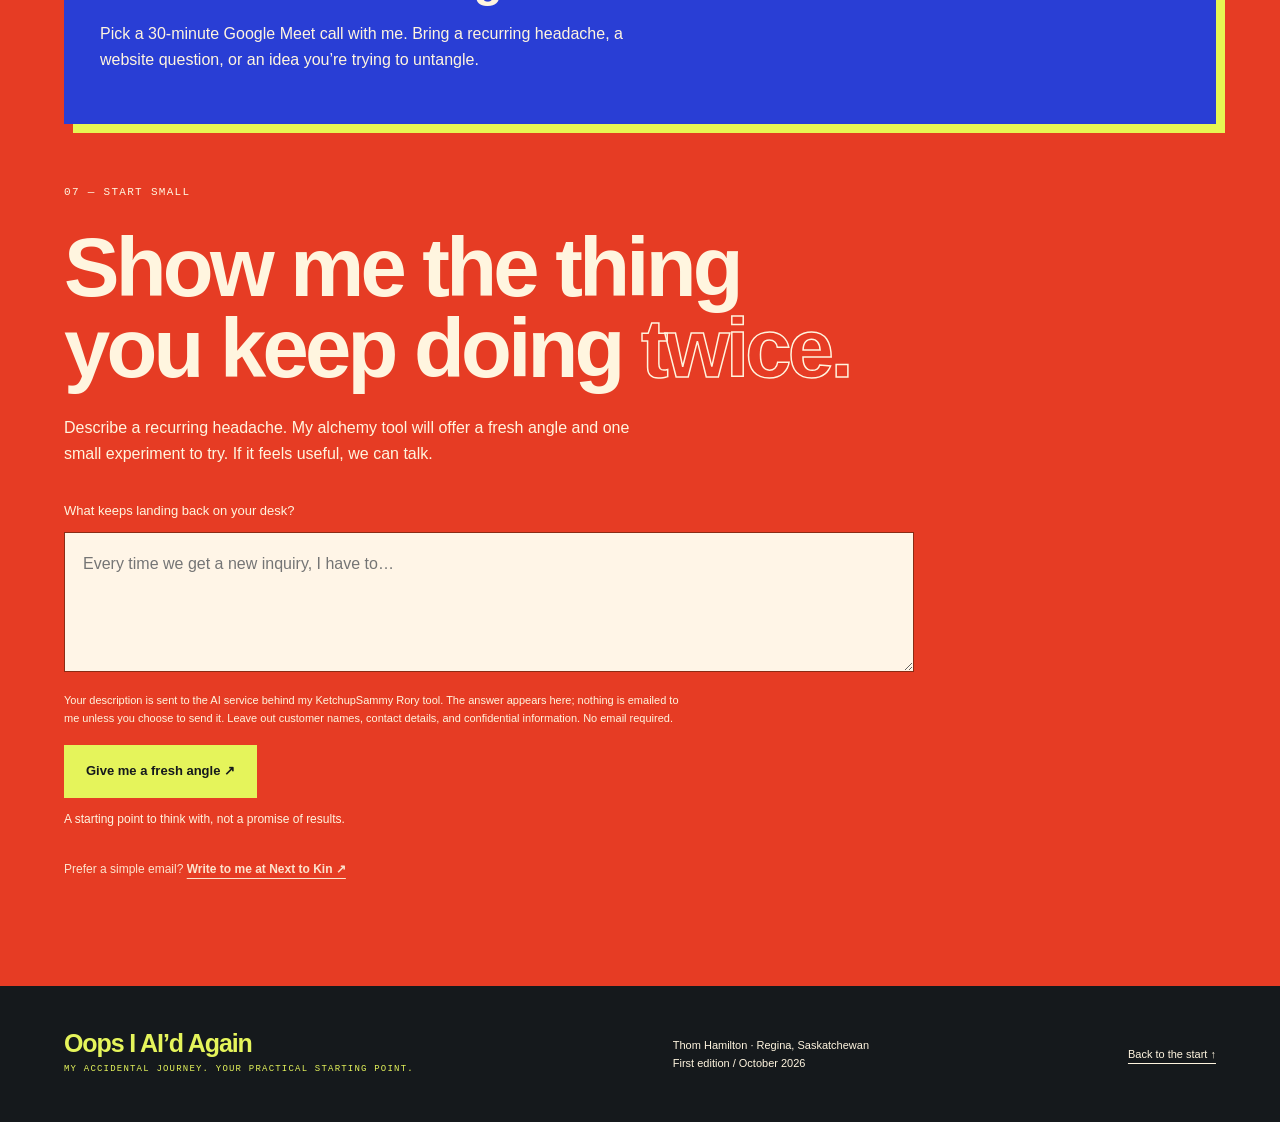
==== commit f16e1939: "Add No Fare! case study, homepage press band, Stuff I Made card and share image Co-Authored-By: Clau" ====
--- a/index.html
+++ b/index.html
@@ -1,9 +1,60 @@
 <!DOCTYPE html>
 
-<html lang="en"><head><meta charset="utf-8"/><meta content="width=device-width,initial-scale=1" name="viewport"/><title>Oops I AI’d Again — Thom Hamilton</title><meta content="AI feeling like a lot? Start with one real business problem. Field notes, practical examples, and an accidental journey with Thom Hamilton." name="description"/><link href="style.css" rel="stylesheet"/></head><body><dialog aria-describedby="slop-description" aria-labelledby="slop-title" id="slop-gate"><div id="gate-first"><div class="gate-label">A SMALL CONTENT WARNING / NO ID REQUIRED</div><p aria-hidden="true" class="gate-mark">AI<span>?</span></p><h2 id="slop-title">AI can be<br/>a bit <em>gross.</em></h2><p id="slop-description">This site contains AI. I used it to help make things, solve problems, and write some of this. I still had to check it.</p><p class="gate-question">Would you like the less-slop version?</p><div class="gate-actions"><button class="button" id="choose-less">Yes. Get to the useful bit. ↗</button><button id="choose-full">I’ll take the full tour →</button></div><p class="gate-foot">Less copy. Actual work. Same human responsible.</p></div><div hidden="" id="gate-video-stage"><p class="gate-label">BEFORE THE TOUR / 44 SECONDS</p><h2 id="video-gate-title">One thing<br/>before you go.</h2><p id="intro-instruction">Watch this short video, then choose your version again.</p><video aria-label="Introductory video" controls="" controlslist="nodownload noplaybackrate" disablepictureinpicture="" id="intro-video" playsinline="" preload="metadata"><source src="assets/intro-video.mp4" type="video/mp4"/></video><button class="button" id="intro-play">Play the video ▶</button><p id="intro-progress" role="status">The two options return when the video finishes.</p><div hidden="" id="intro-failure"><p>The video couldn’t load.</p><button id="intro-retry">Try again</button><button id="intro-fallback">Continue without playback</button></div></div><div hidden="" id="gate-final"><p class="gate-label">ALL RIGHT. YOUR CALL.</p><h2 id="final-gate-title">Now, how much<br/><em>slop?</em></h2><p>You’ve seen the video. Pick the edit you’d like.</p><div class="gate-actions"><button class="button" id="final-less">The less-slop version ↗</button><button id="final-full">Give me the full tour →</button></div></div></dialog>
+<html lang="en"><head><meta charset="utf-8"/><meta content="width=device-width,initial-scale=1" name="viewport"/><title>Oops I AI’d Again — Thom Hamilton</title><meta content="AI feeling like a lot? Start with one real business problem. Field notes, practical examples, and an accidental journey with Thom Hamilton." name="description"/><meta content="https://www.oopsiaidagain.com/" property="og:url"/>
+<meta content="website" property="og:type"/>
+<meta content="Oops I AI’d Again" property="og:site_name"/>
+<meta content="Oops I AI’d Again — Thom Hamilton" property="og:title"/>
+<meta content="AI feeling like a lot? Start with one real business problem. Field notes, practical examples, and an accidental journey with Thom Hamilton." property="og:description"/>
+<meta content="https://www.oopsiaidagain.com/assets/og-no-fare.png" property="og:image"/>
+<meta content="1200" property="og:image:width"/>
+<meta content="630" property="og:image:height"/>
+<meta content="Built Saturday. News by Monday. The No Fare! carpool site on a phone, with coverage from The Globe and Mail, 980 CJME, SaskToday, 620 CKRM and Yahoo News Canada." property="og:image:alt"/>
+<meta content="summary_large_image" name="twitter:card"/>
+<link href="style.css" rel="stylesheet"/></head><body><dialog aria-describedby="slop-description" aria-labelledby="slop-title" id="slop-gate"><div id="gate-first"><div class="gate-label">A SMALL CONTENT WARNING / NO ID REQUIRED</div><p aria-hidden="true" class="gate-mark">AI<span>?</span></p><h2 id="slop-title">AI can be<br/>a bit <em>gross.</em></h2><p id="slop-description">This site contains AI. I used it to help make things, solve problems, and write some of this. I still had to check it.</p><p class="gate-question">Would you like the less-slop version?</p><div class="gate-actions"><button class="button" id="choose-less">Yes. Get to the useful bit. ↗</button><button id="choose-full">I’ll take the full tour →</button></div><p class="gate-foot">Less copy. Actual work. Same human responsible.</p></div><div hidden="" id="gate-video-stage"><p class="gate-label">BEFORE THE TOUR / 44 SECONDS</p><h2 id="video-gate-title">One thing<br/>before you go.</h2><p id="intro-instruction">Watch this short video, then choose your version again.</p><video aria-label="Introductory video" controls="" controlslist="nodownload noplaybackrate" disablepictureinpicture="" id="intro-video" playsinline="" preload="metadata"><source src="assets/intro-video.mp4" type="video/mp4"/></video><button class="button" id="intro-play">Play the video ▶</button><p id="intro-progress" role="status">The two options return when the video finishes.</p><div hidden="" id="intro-failure"><p>The video couldn’t load.</p><button id="intro-retry">Try again</button><button id="intro-fallback">Continue without playback</button></div></div><div hidden="" id="gate-final"><p class="gate-label">ALL RIGHT. YOUR CALL.</p><h2 id="final-gate-title">Now, how much<br/><em>slop?</em></h2><p>You’ve seen the video. Pick the edit you’d like.</p><div class="gate-actions"><button class="button" id="final-less">The less-slop version ↗</button><button id="final-full">Give me the full tour →</button></div></div></dialog>
 <a class="skip" href="#main">Skip to content</a><header><a class="brand" href="#">Oops I AI’d Again<span>FIELD NOTES BY THOM HAMILTON</span></a><nav aria-label="Main"><a class="nav-work" href="#examples">Work</a><a href="stuff.html">Stuff I Made</a><a href="#website-check">Tools</a><a href="#story">My story</a><button aria-pressed="false" class="version-switch" id="version-switch">Less slop</button><a class="nav-cta" href="https://calendar.app.google/zX1U5LTyb2GVK5Aa7" rel="noopener" target="_blank">Book a call ↗</a></nav></header>
 <main id="main"><div hidden="" id="less-note">THE LESS-SLOP EDIT <span>Shorter copy. Real examples. You can switch back above.</span></div><section class="hero"><div aria-hidden="true" class="hero-work"><div class="hero-work-piece hero-work-art"><img alt="" height="1000" src="assets/kin-artwork.jpg" width="773"/></div><div class="hero-work-piece hero-work-letter"><img alt="" height="1400" src="assets/process-atlas.jpg" width="1082"/></div><div class="hero-work-piece hero-work-tag"><img alt="" height="1227" src="assets/kintag.jpg" width="1600"/></div></div><div aria-hidden="true" class="hero-map"><svg viewbox="0 0 700 700"><g fill="none" stroke="currentColor" stroke-width="2"><path d="M90 40v120h200v130h230v150H310v150H100M290 160h300v130M90 290h200M520 440h100v190H310"></path><circle cx="90" cy="160" r="34"></circle><circle cx="290" cy="290" r="45"></circle><circle cx="520" cy="440" r="34"></circle><rect height="70" width="120" x="250" y="540"></rect><path d="m278 274 14 14 25-30m192 178 12 12 20-23"></path></g></svg></div><div class="eyebrow"><span class="dot"></span> FOR BUSINESS OWNERS WITH ENOUGH ON THEIR PLATE</div><h1>AI IS A LOT.<br/>LET’S START WITH<br/><em>YOUR PROBLEM.</em></h1><div class="hero-bottom"><p>Another tool. Another “you need to be using this.”<br/>I’d rather start with the thing you keep doing twice.<br/><strong>I’m Thom. I’ve been figuring this out in my own businesses.</strong></p><a class="button" href="#stuck">Find a familiar headache <span>↓</span></a></div><div class="margin-note">ACTUAL WORK.<br/>HUMAN CHECKED.<svg aria-hidden="true" viewbox="0 0 100 65"><path d="M10 5 Q75 0 70 50 M56 38 L70 53 83 39"></path></svg></div><div class="hero-rule"><span>REGINA, SASKATCHEWAN</span><span>REAL WORK. HUMAN JUDGMENT. A FEW DO-OVERS.</span><span>01 / A PLACE TO START</span></div></section>
-<div aria-hidden="true" class="colour-strip"><span>LESS HYPE.</span><b>↗</b><span>MORE “THAT WOULD HELP.”</span><b>↗</b><span>ONE REAL PROBLEM AT A TIME.</span></div><section class="section" id="stuck"><div class="section-intro"><p class="eyebrow">01 — YOUR DAY, BEFORE THE AI TALK</p><h2>You don’t need another thing to manage.</h2><p>I’d start with a recurring frustration. Pick one that sounds like your week.</p></div><div aria-label="Common business problems" class="headaches"><button aria-pressed="true" data-pain="0">01 <span>I’m typing this. Again.</span> ↗</button><button aria-pressed="false" data-pain="1">02 <span>The follow-up fell through.</span> ↗</button><button aria-pressed="false" data-pain="2">03 <span>It’s in a file. Somewhere.</span> ↗</button><button aria-pressed="false" data-pain="3">04 <span>Every job needs the same paperwork.</span> ↗</button><button aria-pressed="false" data-pain="4">05 <span>We’re always waiting on the next step.</span> ↗</button></div><div aria-live="polite" class="pain-result"><span class="eyebrow">A SMALL PLACE TO START</span><h3 id="pain-title"></h3><p id="pain-copy"></p><a href="whitetail.html#whitetail">See one real example →</a></div></section>
+<div aria-hidden="true" class="colour-strip"><span>LESS HYPE.</span><b>↗</b><span>MORE “THAT WOULD HELP.”</span><b>↗</b><span>ONE REAL PROBLEM AT A TIME.</span></div><section class="section news-band" id="in-the-news">
+<div class="news-grid">
+<div>
+<p class="eyebrow">IN THE NEWS / NOVEMBER 2026</p>
+<h2>Built Saturday.<br/><span class="outline">News by Monday.</span></h2>
+<p class="news-lede">When Regina’s buses stopped, I built <strong>No Fare!</strong> overnight: a free carpool board that matches neighbours using the bus stops they already know. No app, no account, no home addresses.</p>
+<div class="news-stats">
+<p><b>126</b><span>seats offered</span></p>
+<p><b>138</b><span>ride requests</span></p>
+<p><b>7 / 7</b><span>areas of the city</span></p>
+</div>
+<ul class="news-outlets" aria-label="Coverage">
+<li><a href="https://www.theglobeandmail.com/canada/article-regina-transit-strike-buses-union/" rel="noopener" target="_blank">The Globe and Mail ↗</a></li>
+<li><a href="https://www.cjme.com/2026/11/23/regina-entrepreneur-launches-free-ride-share-site-during-lockout/" rel="noopener" target="_blank">980 CJME ↗</a></li>
+<li><a href="https://www.sasktoday.ca/regina-today/regina-news/regina-entrepreneur-turns-transit-disruption-into-community-carpool-initiative-13051643" rel="noopener" target="_blank">SaskToday ↗</a></li>
+<li><a href="https://www.620ckrm.com/2026/11/23/regina-entrepreneur-turns-transit-disruption-into-community-carpool-initiative/" rel="noopener" target="_blank">620 CKRM ↗</a></li>
+<li><a href="https://ca.finance.yahoo.com/news/regina-buses-not-running-city-161718732.html" rel="noopener" target="_blank">Yahoo News Canada ↗</a></li>
+</ul>
+<a class="button" href="no-fare.html">Read the No Fare! story <span>→</span></a>
+</div>
+<figure class="stuff-shot nf-shot">
+<div class="stuff-frame">
+<div class="stuff-bar"><i></i><i></i><i></i><span>nofare.space</span></div>
+<div class="nf-ui">
+<div class="nf-ui-hero">
+<svg aria-hidden="true" preserveAspectRatio="none" viewBox="0 0 400 190"><g fill="none" stroke-linecap="round"><path d="M-10 150 Q110 70 200 110 T420 40" stroke="#e4383f" stroke-width="5"/><path d="M30 200 Q90 120 210 90 T380 -10" stroke="#f3c947" stroke-dasharray="2 9" stroke-width="4"/><ellipse cx="210" cy="100" rx="90" ry="50" stroke="#fff" stroke-opacity=".25" stroke-width="2"/></g><g fill="#f3c947" stroke="#1d4ea6" stroke-width="3"><circle cx="200" cy="110" r="7"/><circle cx="90" cy="98" r="6"/><circle cx="320" cy="62" r="6"/></g></svg>
+<strong>No Fare<span>!</span></strong>
+<small>Free carpools across Regina</small>
+<div class="nf-ui-count"><p>126<span>SEATS OFFERED</span></p><p>138<span>PEOPLE LOOKING</span></p><p>7<span>AREAS</span></p></div>
+</div>
+<div class="nf-ui-board">
+<p><em class="o">OFFER</em><span><b>Northwest</b> → Downtown</span><time>7:30</time></p>
+<p><em class="r">ASK</em><span><b>East</b> → South</span><time>8:15</time></p>
+<p><em class="o">OFFER</em><span><b>South</b> → North Central</span><time>4:45</time></p>
+</div>
+</div>
+</div>
+<figcaption>DRAWN PREVIEW / THE SITE’S OWN COLOURS. EXAMPLE ROWS.</figcaption>
+</figure>
+</div>
+</section>
+<section class="section" id="stuck"><div class="section-intro"><p class="eyebrow">01 — YOUR DAY, BEFORE THE AI TALK</p><h2>You don’t need another thing to manage.</h2><p>I’d start with a recurring frustration. Pick one that sounds like your week.</p></div><div aria-label="Common business problems" class="headaches"><button aria-pressed="true" data-pain="0">01 <span>I’m typing this. Again.</span> ↗</button><button aria-pressed="false" data-pain="1">02 <span>The follow-up fell through.</span> ↗</button><button aria-pressed="false" data-pain="2">03 <span>It’s in a file. Somewhere.</span> ↗</button><button aria-pressed="false" data-pain="3">04 <span>Every job needs the same paperwork.</span> ↗</button><button aria-pressed="false" data-pain="4">05 <span>We’re always waiting on the next step.</span> ↗</button></div><div aria-live="polite" class="pain-result"><span class="eyebrow">A SMALL PLACE TO START</span><h3 id="pain-title"></h3><p id="pain-copy"></p><a href="whitetail.html#whitetail">See one real example →</a></div></section>
 <dialog aria-labelledby="artifact-title" id="artifact-dialog"><div class="artifact-toolbar"><h2 id="artifact-title"></h2><button aria-label="Close work sample" id="close-artifact">Close ×</button></div><p id="artifact-caption"></p><div class="artifact-image-wrap"><img alt="" id="artifact-image"/></div></dialog>
 <section class="section examples-preview" id="examples"><p class="eyebrow">A FEW THINGS THAT BECAME REAL</p><h2>See what I mean.</h2><p>Real work from my own businesses. Pick the example that sounds closest to your problem.</p><div class="example-links"><a href="whitetail.html"><figure class="example-image"><img alt="Whitetail’s actual planning portal, shown with labelled sample-couple data." loading="lazy" src="assets/wt-portal.jpg"/><figcaption>ACTUAL PORTAL / SAMPLE DATA</figcaption></figure><span>01 / A CONNECTED BUSINESS</span><h3>Four tools.<br/>One front door.</h3><p>How I brought Whitetail’s website, planning and delivery into one connected build.</p><strong>See Whitetail ↗</strong></a><a href="conference.html"><figure class="example-image"><img alt="First page of the actual ACCA who-to-look-for photo sheet." loading="lazy" src="assets/conference-photos-1.jpg"/><figcaption>ACTUAL CONFERENCE PHOTO SHEET</figcaption></figure><span>02 / CONFERENCES &amp; SALES</span><h3>Walk in<br/>prepared.</h3><p>From an exhibitor list to sourced research, personal outreach and a useful floor briefing.</p><strong>See the outreach system ↗</strong></a><a href="work.html"><figure class="example-image"><img alt="A physical blue and yellow KinTag photographed beside a Canadian coin for scale." loading="lazy" src="assets/kintag.jpg"/><figcaption>ACTUAL PHYSICAL PRODUCT</figcaption></figure><span>03 / FROM THE WORKBENCH</span><h3>Ideas you<br/>can inspect.</h3><p>Tags, artwork, letters and the process connections behind the finished thing.</p><strong>Explore the work ↗</strong></a></div><a class="stuff-more" href="stuff.html">See all the stuff I made: case studies and portfolio →</a></section><section class="story section" id="story"><div><p class="eyebrow">03 — HOW I ENDED UP HERE</p><h2>My accidental journey to becoming your AI <em>Alchemist.</em></h2><p class="large">I didn’t set out to become an AI expert—and I’m probably not one.<br/>Technology finally caught up with my ADD.<br/>That constant thought, “there must be a better way,” started becoming reality.</p><p>I’m Thom Hamilton: a business owner, filmmaker, maker, and founder of Next to Kin in Regina, Saskatchewan. I started using AI to solve practical problems. One experiment led to another, and the useful pieces started connecting.</p><p>I direct, connect, review, and refine work made with multiple AI tools. I still make the calls, check the results, and do plenty of the making.</p></div><aside class="notebook"><p class="eyebrow">NOTES FROM THE WORKBENCH</p><div><span>THE QUESTION</span><h3>“Could AI help me do this?”</h3></div><div><span>THE DISCOVERY</span><p>The useful part is often the handoff: getting the right information into the next step.</p></div><div><span>THE PART I KEEP</span><p>The judgment. The relationships. The physical work. The responsibility to check.</p></div><p class="scribble">Still figuring things out.<br/>Just with better field notes.</p></aside></section>
 <section class="section website-check" id="website-check"><div class="check-heading"><div><p class="eyebrow">A FRESH PAIR OF EYES / NO EMAIL REQUIRED</p><h2>Your website.<br/><span class="outline">A fresh look.</span></h2><p>You know your business inside out. Your website might be keeping a few things to itself.</p></div><aside class="check-note"><span>ON THE WORKBENCH</span><strong>10 useful angles.</strong><p>What’s working. What’s unclear.<br/>A few small things to try.</p><b aria-hidden="true">↗</b></aside></div><p>Get a plain-language review of your public pages: your promise, clarity, reviews, customer proof, pricing, people, buyer education, readability, next steps, and follow-through. A little sideways thinking. Something practical to do with it.</p><form id="assessment-form"><label for="website-url">What’s your website?</label><div class="check-entry"><input aria-describedby="check-privacy" autocomplete="url" id="website-url" inputmode="url" maxlength="2000" name="website" placeholder="www.your-business.ca" required="" type="text"/><button class="button" id="run" type="submit">Give it a fresh look ↗</button></div><p id="check-privacy">We read up to four public pages and send that text to the AI service for your review. Results appear here. No email required, and nothing is emailed to Thom. Only use public pages; leave out private or customer information.</p><details class="check-fallback"><summary>Read a different way</summary><p>Some websites block automated readers or load their words only in a browser. Paste public page text here and we’ll review that instead. Include headings, services, prices and next steps. This replaces the automatic reader.</p><label for="website-text">Public page text (optional)</label><textarea id="website-text" maxlength="50000" placeholder="Paste public website text…" rows="7"></textarea></details></form><p aria-live="polite" id="status" role="status">A second opinion, not a score or a prediction of sales. Usually takes a minute or two.</p><div hidden="" id="results"></div><details class="check-evidence"><summary>What went into this review?</summary><p>Only selected public text is reviewed. This doesn’t test speed, accessibility, search rankings, film playback or whether a form delivers. Missing text needs checking, not guessing. These ten areas were inspired by the IMPACT example; this is an independent review.</p><h3>Pages and text used</h3><pre id="evidence">Run a review to see the pages and evidence used.</pre><h3>The instructions given to Claude</h3><pre id="brief"></pre></details></section><section class="talk section" id="talk"><div class="implementation-price" id="pricing"><p class="eyebrow">ONE USEFUL THING. A PLACE TO START.</p><h3>AI implementation<br/><span>starting at $999 CAD.</span></h3><p>Start with one clearly defined problem. We’ll agree on what’s included and the price before work begins. Larger builds get their own quote. Any ongoing software, hosting or support costs are explained separately.</p><a class="button booking-link" href="https://calendar.app.google/zX1U5LTyb2GVK5Aa7" rel="noopener" target="_blank">Talk through your idea ↗</a></div><div class="call-invite"><div><p class="eyebrow">PREFER AN ACTUAL CONVERSATION?</p><h3>Bring the messy bit.<br/>Let’s talk it through.</h3><p>Pick a 30-minute Google Meet call with me. Bring a recurring headache, a website question, or an idea you’re trying to untangle.</p></div><div><a class="button booking-link" href="https://calendar.app.google/zX1U5LTyb2GVK5Aa7" rel="noopener" target="_blank">Book 30 minutes with Thom ↗</a><p class="booking-note">Choose an available time on my Google booking page. The meeting link is added after booking.</p></div></div><p class="eyebrow">07 — START SMALL</p><h2>Show me the thing<br/>you keep doing <em>twice.</em></h2><p>Describe a recurring headache. My alchemy tool will offer a fresh angle and one small experiment to try. If it feels useful, we can talk.</p><div class="conversation"><label for="problem">What keeps landing back on your desk?</label><textarea aria-describedby="alchemy-privacy" id="problem" maxlength="1500" placeholder="Every time we get a new inquiry, I have to…" rows="4"></textarea><p id="alchemy-privacy">Your description is sent to the AI service behind my KetchupSammy Rory tool. The answer appears here; nothing is emailed to me unless you choose to send it. Leave out customer names, contact details, and confidential information. No email required.</p><button class="button" id="alchemy-go">Give me a fresh angle ↗</button><p aria-live="polite" id="alchemy-status" role="status">A starting point to think with, not a promise of results.</p><div hidden="" id="alchemy-result"><p class="eyebrow">A FRESH ANGLE / AI-GENERATED</p><h3>Maybe there’s a different way in.</h3><div id="alchemy-cards"></div><div class="alchemy-invite"><h3>Still interested? Let’s make it practical.</h3><p>If this sparked something, email me the problem and this first pass. We can look at what fits your actual business.</p><a class="button booking-link" href="https://calendar.app.google/zX1U5LTyb2GVK5Aa7" rel="noopener" target="_blank">Book 30 minutes with Thom ↗</a><a class="button" href="mailto:support@nexttokin.ca" id="alchemy-email">Email Thom about this ↗</a><button class="alchemy-copy" id="alchemy-copy">Copy the problem + answer</button><p id="alchemy-email-note">Opens your email app with the problem and answer included. You review and send it.</p></div></div></div><p class="contact-note">Prefer a simple email? <a href="mailto:support@nexttokin.ca">Write to me at Next to Kin ↗</a></p></section>
--- a/style.css
+++ b/style.css
@@ -120,3 +120,50 @@
 .hub-report .case-to-talk{display:block}
 @media(max-width:900px){.stuff-top,.hub-two{grid-template-columns:1fr;gap:34px}.hub-flow{grid-template-columns:1fr 1fr}.hub-stats-wide{grid-template-columns:1fr 1fr}}
 @media(max-width:600px){.hub-stats,.hub-flow{grid-template-columns:1fr}.stuff-grid{grid-template-columns:1fr}.hub-bars p{grid-template-columns:1fr 40px}.hub-bars p span{grid-column:1/-1}}
+
+/* No Fare! case study + press */
+.nf-press{margin:0 0 50px}
+.press-list{list-style:none;margin:14px 0 0;padding:0;display:grid;grid-template-columns:repeat(auto-fill,minmax(260px,1fr));gap:14px}
+.press-list a{display:flex;flex-direction:column;gap:8px;height:100%;padding:16px 18px;background:#15191c;color:#fff5df;text-decoration:none;border:2px solid #15191c;box-shadow:5px 5px 0 #e7f653;transition:transform .15s}
+.press-list a:hover,.press-list a:focus-visible{transform:translate(-2px,-2px)}
+.press-list span{font:10px/1.4 monospace;letter-spacing:1px;color:#e7f653}
+.press-list strong{font-size:17px;line-height:1.3;letter-spacing:-.01em}
+.press-list em{font-style:normal;font-size:13px;font-weight:700;margin-top:auto;color:#e7f653}
+.nf-links{margin:30px 0 6px}
+.nf-links a{color:#e7f653}
+.nf-ui{background:#fff;color:#152030;font-family:Arial,sans-serif}
+.nf-ui-hero{position:relative;background:#1d4ea6;color:#fff;padding:22px 20px 16px;overflow:hidden}
+.nf-ui-hero svg{position:absolute;inset:0;width:100%;height:100%}
+.nf-ui-hero strong{position:relative;display:block;font-size:34px;font-weight:900;letter-spacing:-1.5px;line-height:1}
+.nf-ui-hero strong span{color:#f3c947}
+.nf-ui-hero small{position:relative;display:block;font-size:13px;margin:4px 0 36px}
+.nf-ui-count{position:relative;display:grid;grid-template-columns:repeat(3,1fr);gap:8px}
+.nf-ui-count p{margin:0;background:#f3c947;color:#152030;border-radius:6px;padding:6px 8px;font-weight:900;font-size:20px;line-height:1}
+.nf-ui-count span{display:block;font-size:8px;letter-spacing:.4px;margin-top:3px}
+.nf-ui-board{padding:6px 16px 10px}
+.nf-ui-board p{margin:0;display:grid;grid-template-columns:50px 1fr auto;gap:10px;align-items:center;padding:9px 0;border-top:1px solid #d9dee6;font-size:13px}
+.nf-ui-board p:first-child{border-top:0}
+.nf-ui-board em{font-style:normal;font-size:9px;font-weight:700;text-align:center;padding:3px 0;border-radius:3px}
+.nf-ui-board em.o{background:#1d4ea6;color:#fff}
+.nf-ui-board em.r{background:#fff5d6;border:1px solid #f3c947}
+.nf-ui-board time{font-weight:700;color:#e4383f}
+/* Homepage: in the news */
+.news-band{background:#15191c;color:#fff5df}
+.news-grid{display:grid;grid-template-columns:1.25fr 1fr;gap:60px;align-items:center}
+.news-grid>*{min-width:0}
+.news-band .eyebrow{color:#e7f653}
+.news-band h2{font-family:Impact,'Arial Narrow',Arial,sans-serif;font-weight:400;font-size:clamp(48px,6.5vw,92px);line-height:.95;text-transform:uppercase;margin:14px 0 22px;color:#e7f653;letter-spacing:0}
+.news-band h2 .outline{-webkit-text-stroke:2px #fff5df}
+.news-band .news-lede{font-size:18px;line-height:1.55;max-width:560px}
+.news-outlets{display:flex;flex-wrap:wrap;gap:10px;margin:24px 0 28px;padding:0;list-style:none}
+.news-outlets a{display:inline-block;padding:7px 12px;border:1px solid #fff5df66;color:#fff5df;font-weight:700;font-size:14px;text-decoration:none}
+.news-outlets a:hover,.news-outlets a:focus-visible{background:#e7f653;color:#15191c;border-color:#e7f653}
+.news-stats{display:flex;gap:28px;margin:0 0 28px;flex-wrap:wrap}
+.news-stats b{display:block;font-family:Impact,'Arial Narrow',Arial,sans-serif;font-weight:400;font-size:44px;line-height:1;color:#e7f653}
+.news-stats span{font-size:13px}
+.news-band .stuff-frame{border-color:#fff5df;box-shadow:8px 8px 0 #e7f653;transform:rotate(1.5deg)}
+.news-band figcaption{margin-top:14px}
+@media(max-width:900px){.news-grid{grid-template-columns:1fr;gap:40px}.news-band .stuff-frame{transform:none}}
+@media(max-width:600px){.press-list{grid-template-columns:1fr}.nf-ui-hero strong{font-size:28px}}
+.press-list em,.nf-ui-board em{font-family:Arial,Helvetica,sans-serif}
+.news-band .button{background:#e7f653;color:#15191c;border-color:#e7f653;display:inline-flex;gap:14px;align-items:center;padding:16px 22px;font-weight:700;text-decoration:none}
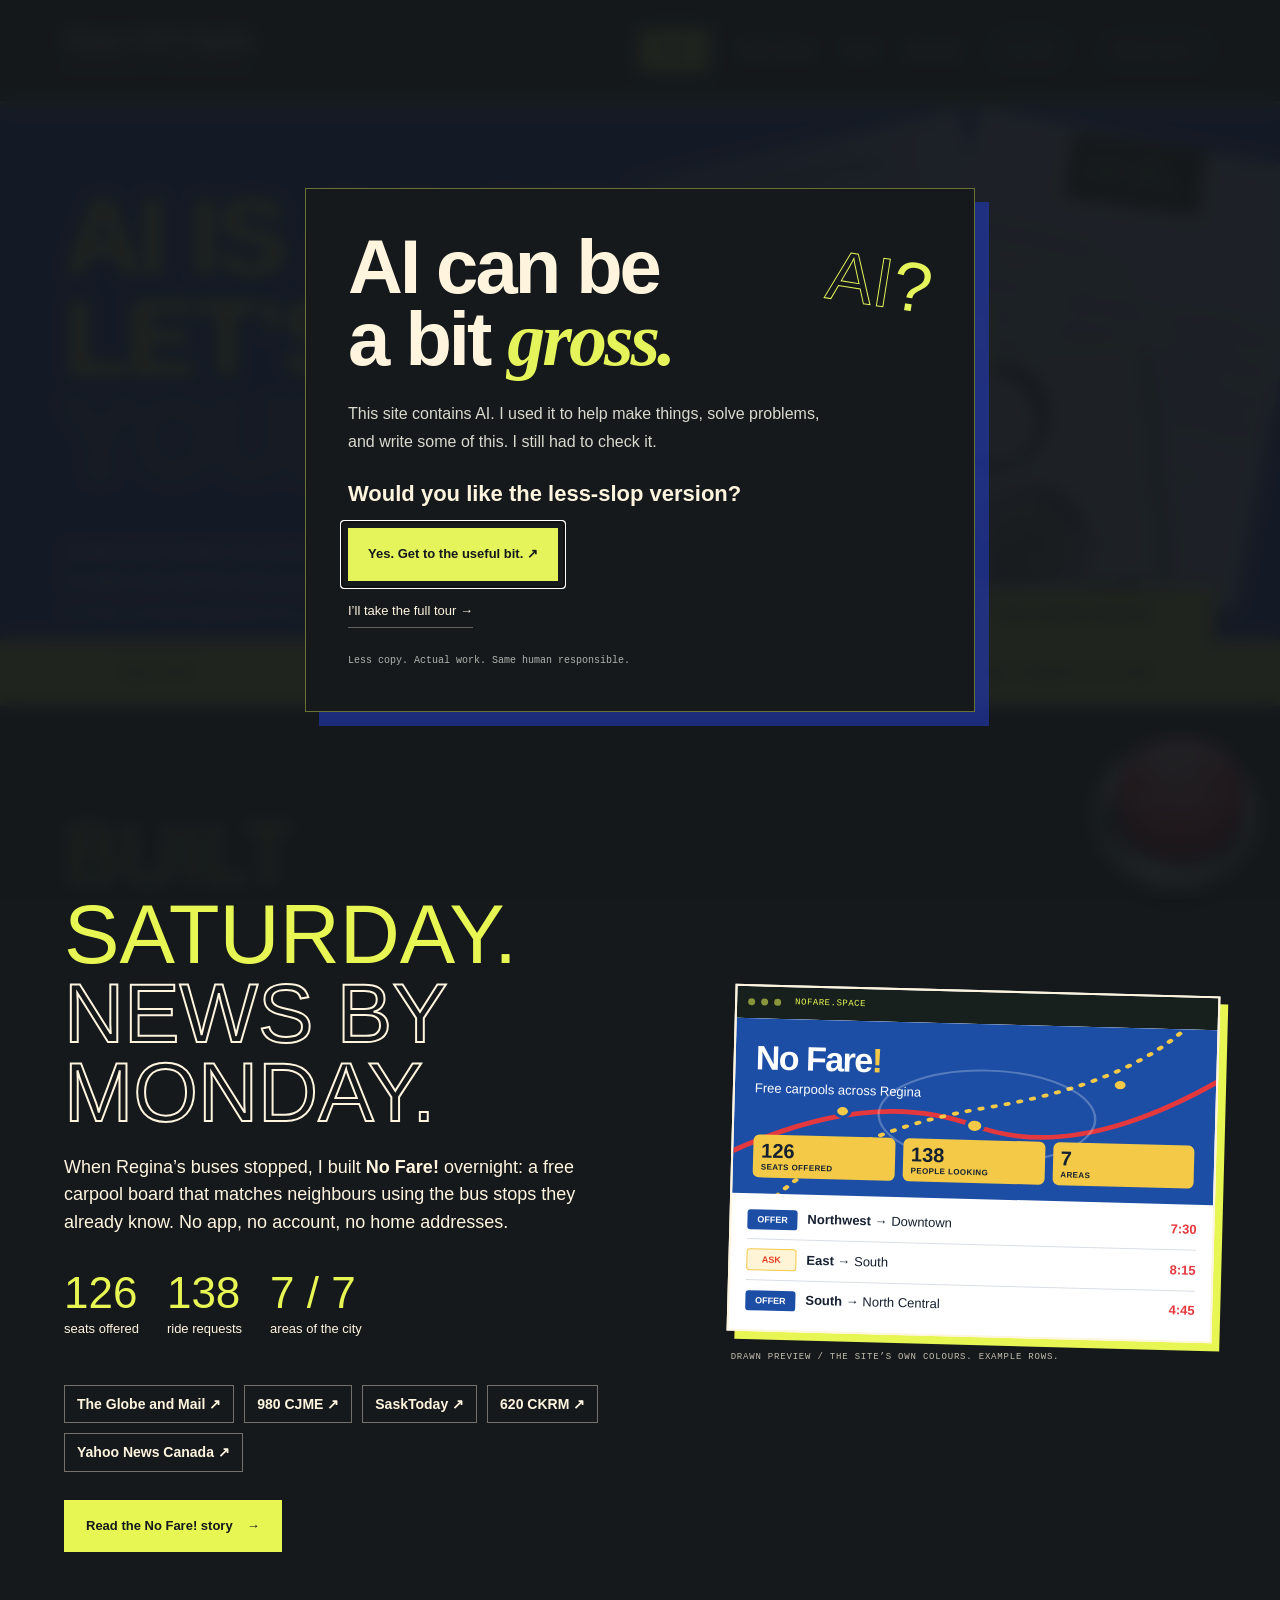
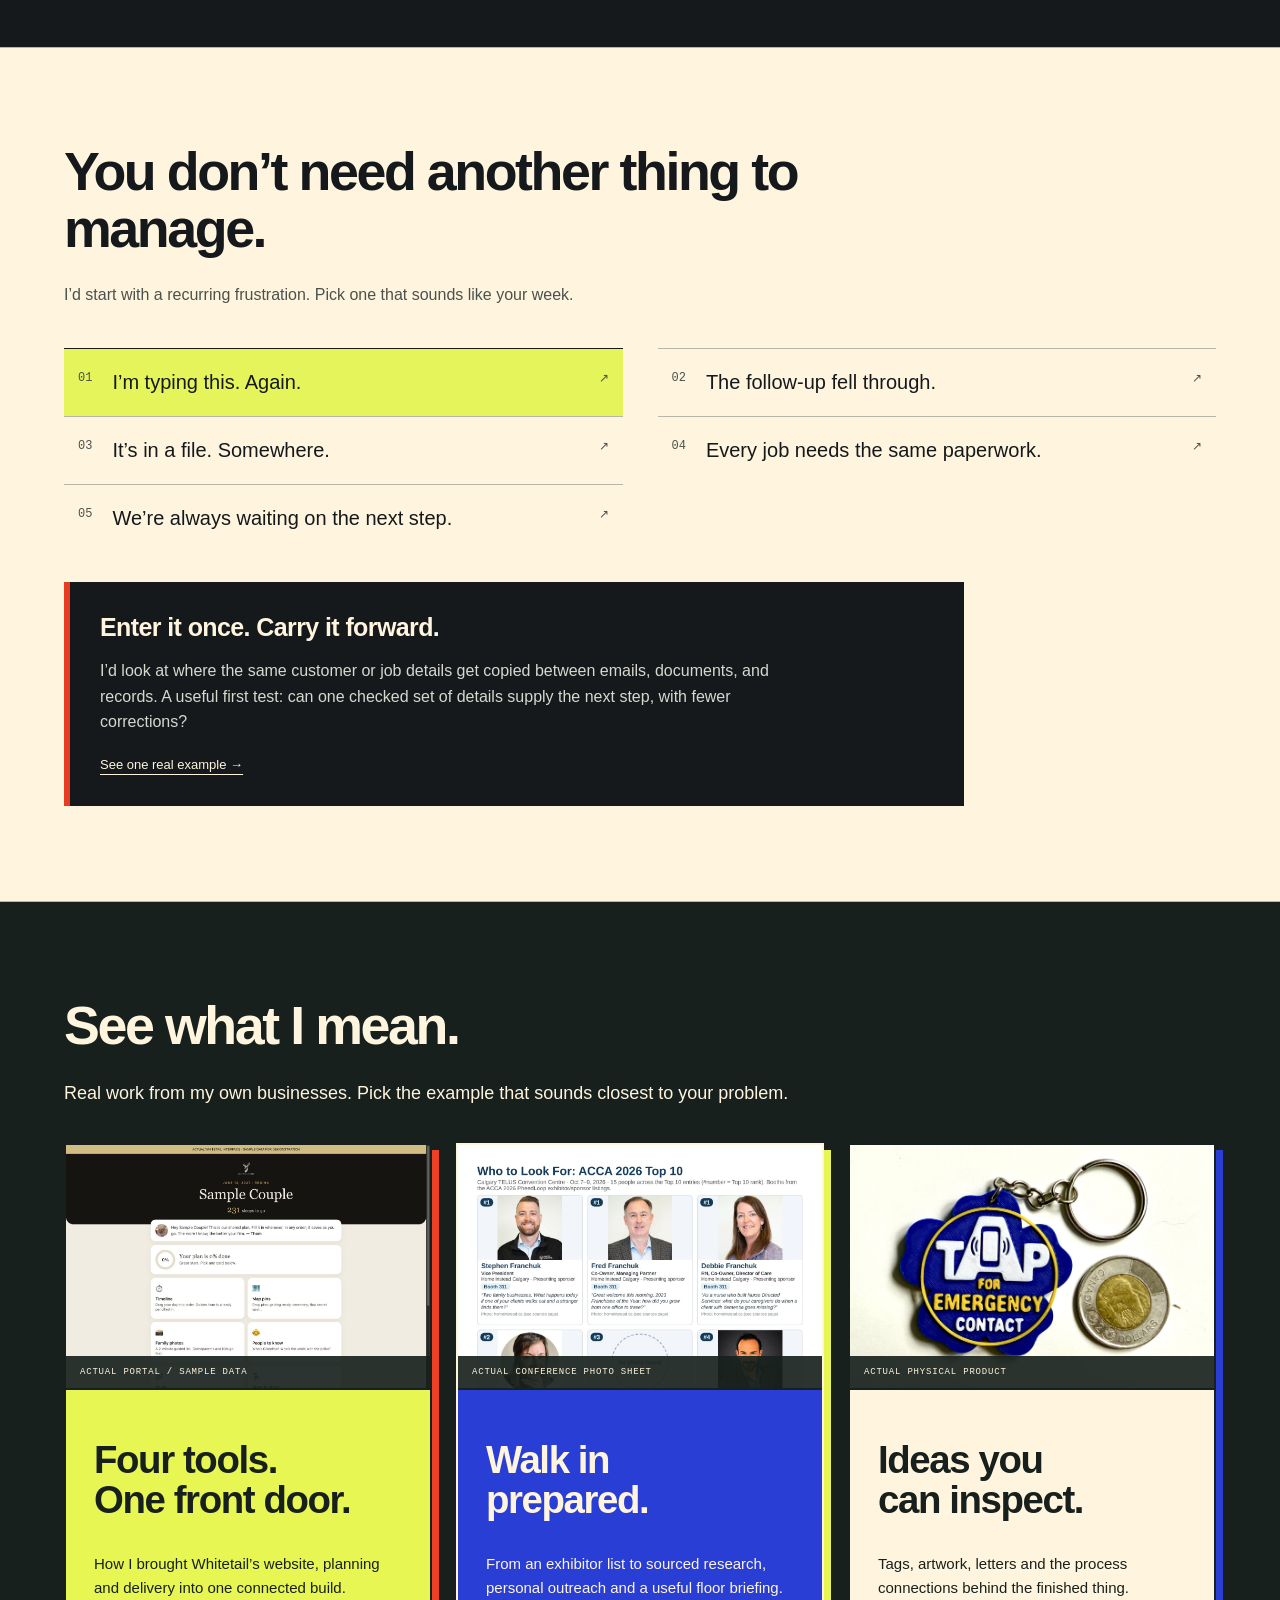
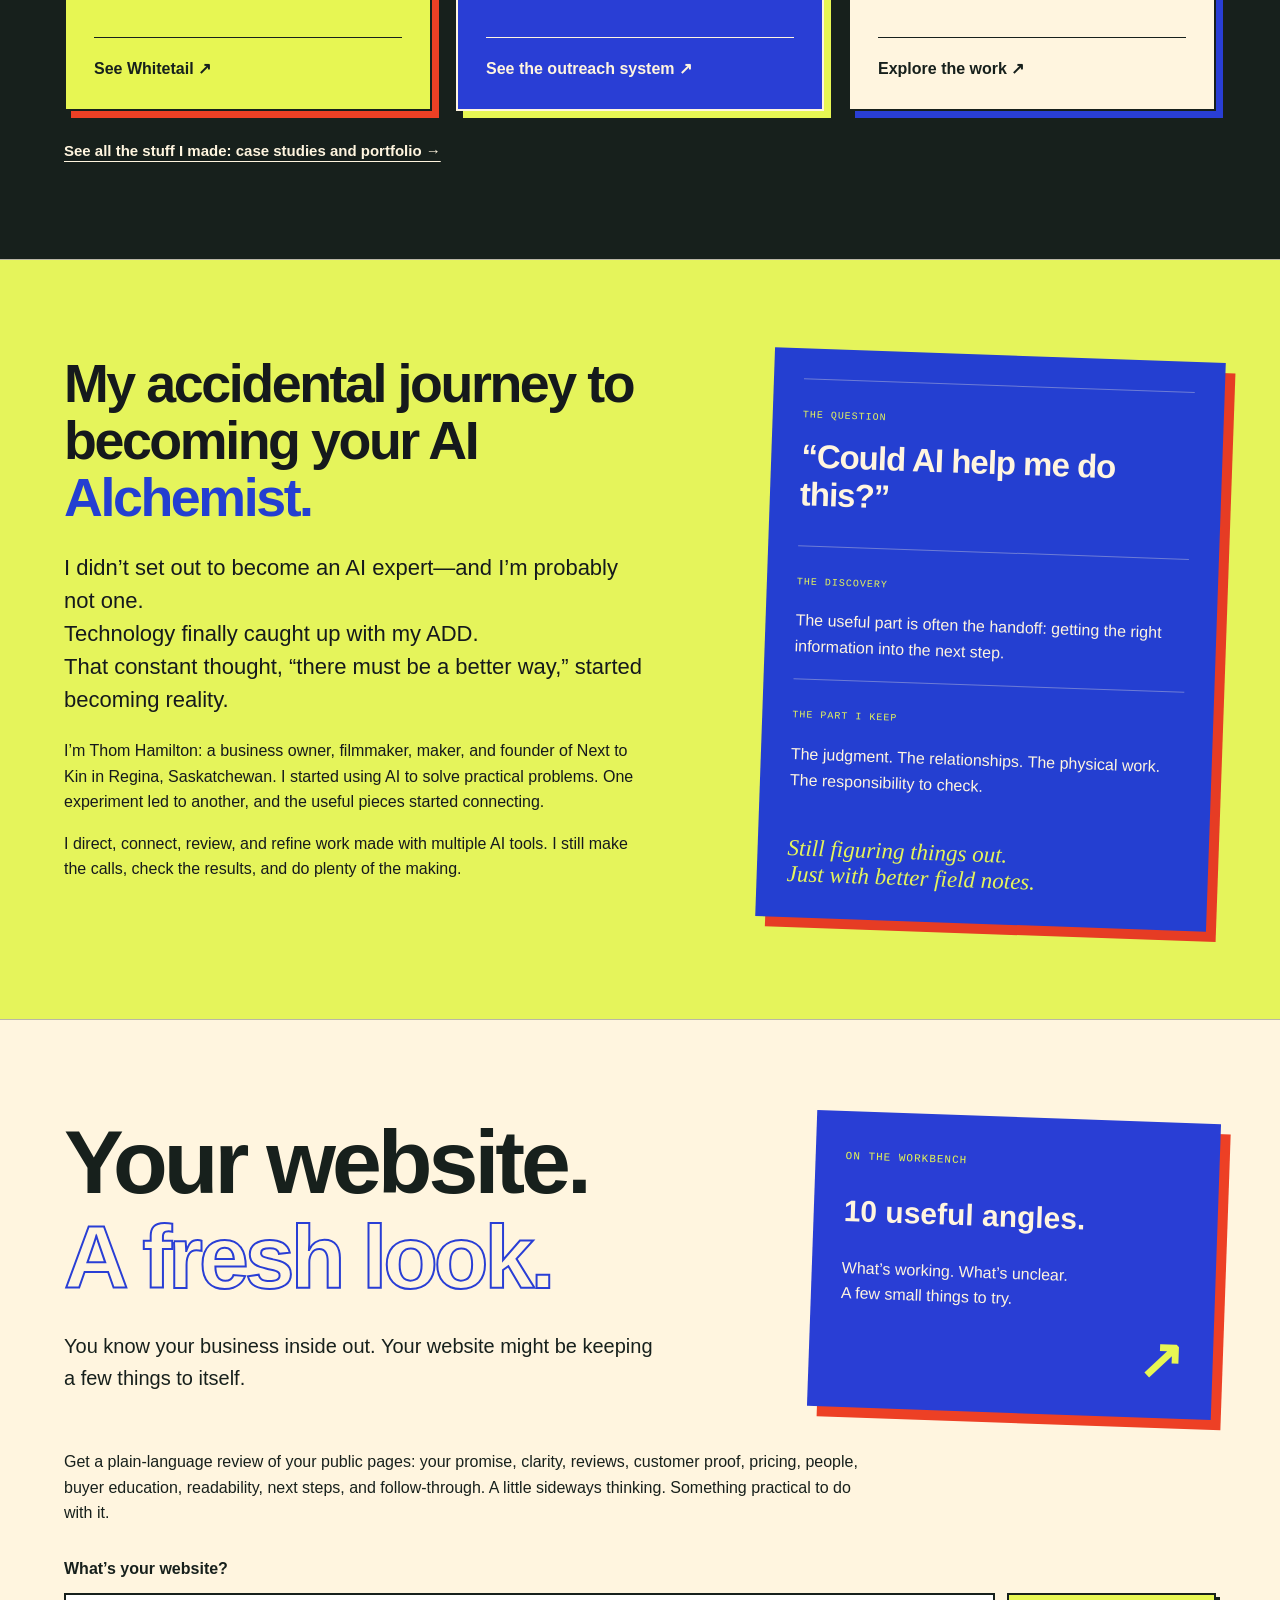
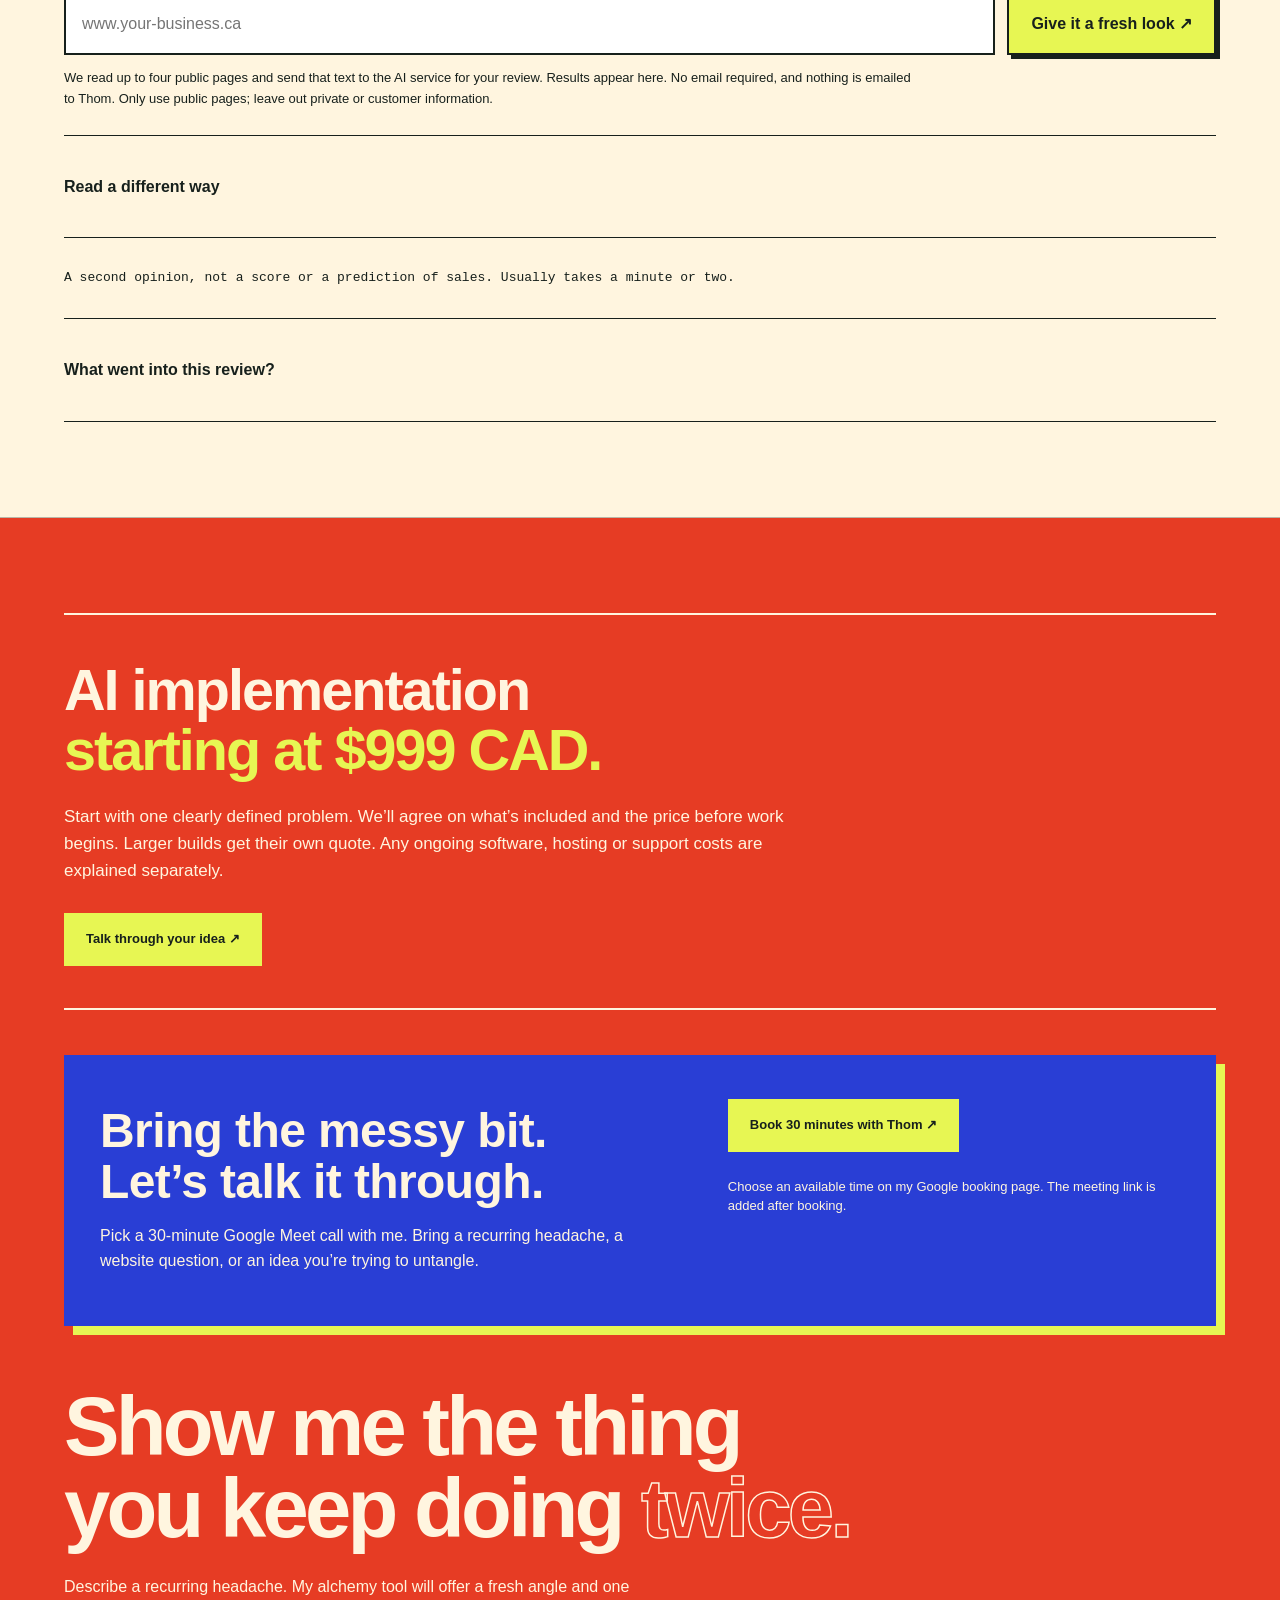
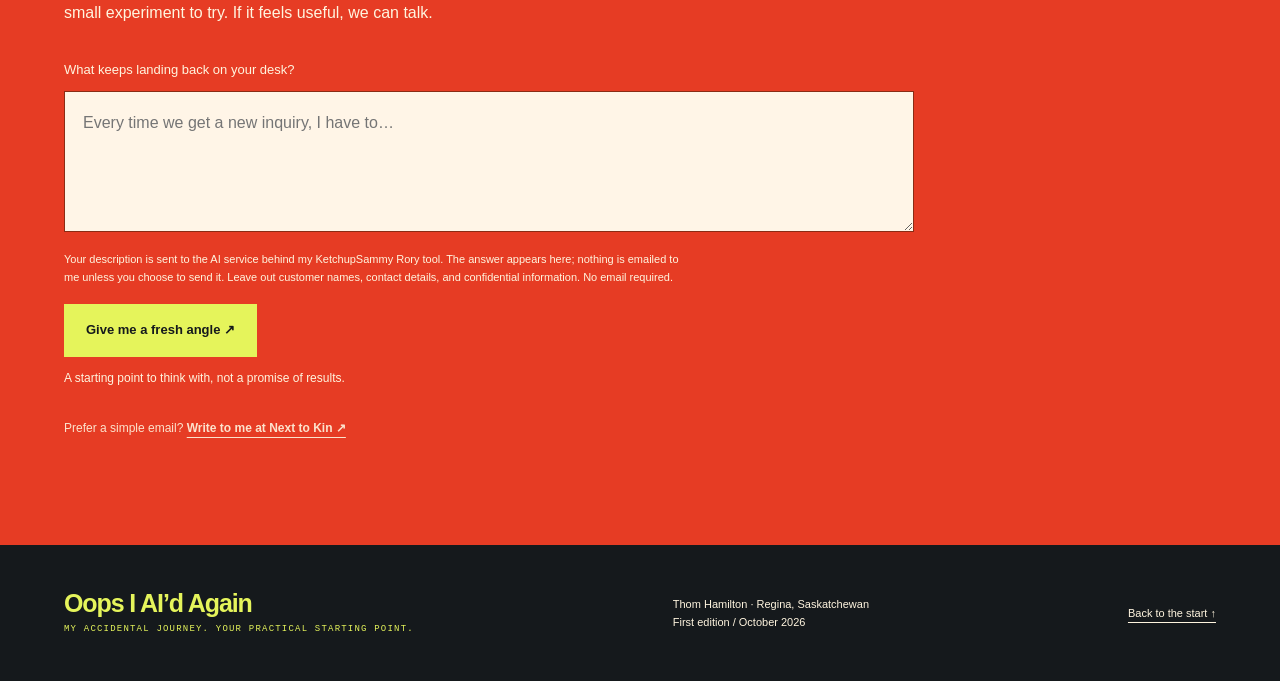
==== commit 261dfdf3: "Site-wide share image, 15-second video skip, remove eyebrow labels Co-Authored-By: Claude Opus 5.5 <" ====
--- a/index.html
+++ b/index.html
@@ -5,12 +5,13 @@
 <meta content="Oops I AI’d Again" property="og:site_name"/>
 <meta content="Oops I AI’d Again — Thom Hamilton" property="og:title"/>
 <meta content="AI feeling like a lot? Start with one real business problem. Field notes, practical examples, and an accidental journey with Thom Hamilton." property="og:description"/>
-<meta content="https://www.oopsiaidagain.com/assets/og-no-fare.png" property="og:image"/>
+<meta content="https://www.oopsiaidagain.com/assets/og.png" property="og:image"/>
 <meta content="1200" property="og:image:width"/>
 <meta content="630" property="og:image:height"/>
-<meta content="Built Saturday. News by Monday. The No Fare! carpool site on a phone, with coverage from The Globe and Mail, 980 CJME, SaskToday, 620 CKRM and Yahoo News Canada." property="og:image:alt"/>
+<meta content="Oops I AI’d Again: AI is a lot. Let’s start with your problem. As seen in The Globe and Mail, 980 CJME, SaskToday and 620 CKRM." property="og:image:alt"/>
 <meta content="summary_large_image" name="twitter:card"/>
-<link href="style.css" rel="stylesheet"/></head><body><dialog aria-describedby="slop-description" aria-labelledby="slop-title" id="slop-gate"><div id="gate-first"><div class="gate-label">A SMALL CONTENT WARNING / NO ID REQUIRED</div><p aria-hidden="true" class="gate-mark">AI<span>?</span></p><h2 id="slop-title">AI can be<br/>a bit <em>gross.</em></h2><p id="slop-description">This site contains AI. I used it to help make things, solve problems, and write some of this. I still had to check it.</p><p class="gate-question">Would you like the less-slop version?</p><div class="gate-actions"><button class="button" id="choose-less">Yes. Get to the useful bit. ↗</button><button id="choose-full">I’ll take the full tour →</button></div><p class="gate-foot">Less copy. Actual work. Same human responsible.</p></div><div hidden="" id="gate-video-stage"><p class="gate-label">BEFORE THE TOUR / 44 SECONDS</p><h2 id="video-gate-title">One thing<br/>before you go.</h2><p id="intro-instruction">Watch this short video, then choose your version again.</p><video aria-label="Introductory video" controls="" controlslist="nodownload noplaybackrate" disablepictureinpicture="" id="intro-video" playsinline="" preload="metadata"><source src="assets/intro-video.mp4" type="video/mp4"/></video><button class="button" id="intro-play">Play the video ▶</button><p id="intro-progress" role="status">The two options return when the video finishes.</p><div hidden="" id="intro-failure"><p>The video couldn’t load.</p><button id="intro-retry">Try again</button><button id="intro-fallback">Continue without playback</button></div></div><div hidden="" id="gate-final"><p class="gate-label">ALL RIGHT. YOUR CALL.</p><h2 id="final-gate-title">Now, how much<br/><em>slop?</em></h2><p>You’ve seen the video. Pick the edit you’d like.</p><div class="gate-actions"><button class="button" id="final-less">The less-slop version ↗</button><button id="final-full">Give me the full tour →</button></div></div></dialog>
+<meta content="https://www.oopsiaidagain.com/assets/og.png" name="twitter:image"/>
+<link href="style.css" rel="stylesheet"/></head><body><dialog aria-describedby="slop-description" aria-labelledby="slop-title" id="slop-gate"><div id="gate-first"><div class="gate-label">A SMALL CONTENT WARNING / NO ID REQUIRED</div><p aria-hidden="true" class="gate-mark">AI<span>?</span></p><h2 id="slop-title">AI can be<br/>a bit <em>gross.</em></h2><p id="slop-description">This site contains AI. I used it to help make things, solve problems, and write some of this. I still had to check it.</p><p class="gate-question">Would you like the less-slop version?</p><div class="gate-actions"><button class="button" id="choose-less">Yes. Get to the useful bit. ↗</button><button id="choose-full">I’ll take the full tour →</button></div><p class="gate-foot">Less copy. Actual work. Same human responsible.</p></div><div hidden="" id="gate-video-stage"><p class="gate-label">BEFORE THE TOUR / 44 SECONDS</p><h2 id="video-gate-title">One thing<br/>before you go.</h2><p id="intro-instruction">Watch this short video, then choose your version again.</p><video aria-label="Introductory video" controls="" controlslist="nodownload noplaybackrate" disablepictureinpicture="" id="intro-video" playsinline="" preload="metadata"><source src="assets/intro-video.mp4" type="video/mp4"/></video><button class="button" id="intro-play">Play the video ▶</button><p id="intro-progress" role="status">The two options return when the video finishes.</p><button class="intro-skip" hidden="" id="intro-skip" type="button">Skip the rest and see the site →</button><div hidden="" id="intro-failure"><p>The video couldn’t load.</p><button id="intro-retry">Try again</button><button id="intro-fallback">Continue without playback</button></div></div><div hidden="" id="gate-final"><p class="gate-label">ALL RIGHT. YOUR CALL.</p><h2 id="final-gate-title">Now, how much<br/><em>slop?</em></h2><p>You’ve seen the video. Pick the edit you’d like.</p><div class="gate-actions"><button class="button" id="final-less">The less-slop version ↗</button><button id="final-full">Give me the full tour →</button></div></div></dialog>
 <a class="skip" href="#main">Skip to content</a><header><a class="brand" href="#">Oops I AI’d Again<span>FIELD NOTES BY THOM HAMILTON</span></a><nav aria-label="Main"><a class="nav-work" href="#examples">Work</a><a href="stuff.html">Stuff I Made</a><a href="#website-check">Tools</a><a href="#story">My story</a><button aria-pressed="false" class="version-switch" id="version-switch">Less slop</button><a class="nav-cta" href="https://calendar.app.google/zX1U5LTyb2GVK5Aa7" rel="noopener" target="_blank">Book a call ↗</a></nav></header>
 <main id="main"><div hidden="" id="less-note">THE LESS-SLOP EDIT <span>Shorter copy. Real examples. You can switch back above.</span></div><section class="hero"><div aria-hidden="true" class="hero-work"><div class="hero-work-piece hero-work-art"><img alt="" height="1000" src="assets/kin-artwork.jpg" width="773"/></div><div class="hero-work-piece hero-work-letter"><img alt="" height="1400" src="assets/process-atlas.jpg" width="1082"/></div><div class="hero-work-piece hero-work-tag"><img alt="" height="1227" src="assets/kintag.jpg" width="1600"/></div></div><div aria-hidden="true" class="hero-map"><svg viewbox="0 0 700 700"><g fill="none" stroke="currentColor" stroke-width="2"><path d="M90 40v120h200v130h230v150H310v150H100M290 160h300v130M90 290h200M520 440h100v190H310"></path><circle cx="90" cy="160" r="34"></circle><circle cx="290" cy="290" r="45"></circle><circle cx="520" cy="440" r="34"></circle><rect height="70" width="120" x="250" y="540"></rect><path d="m278 274 14 14 25-30m192 178 12 12 20-23"></path></g></svg></div><div class="eyebrow"><span class="dot"></span> FOR BUSINESS OWNERS WITH ENOUGH ON THEIR PLATE</div><h1>AI IS A LOT.<br/>LET’S START WITH<br/><em>YOUR PROBLEM.</em></h1><div class="hero-bottom"><p>Another tool. Another “you need to be using this.”<br/>I’d rather start with the thing you keep doing twice.<br/><strong>I’m Thom. I’ve been figuring this out in my own businesses.</strong></p><a class="button" href="#stuck">Find a familiar headache <span>↓</span></a></div><div class="margin-note">ACTUAL WORK.<br/>HUMAN CHECKED.<svg aria-hidden="true" viewbox="0 0 100 65"><path d="M10 5 Q75 0 70 50 M56 38 L70 53 83 39"></path></svg></div><div class="hero-rule"><span>REGINA, SASKATCHEWAN</span><span>REAL WORK. HUMAN JUDGMENT. A FEW DO-OVERS.</span><span>01 / A PLACE TO START</span></div></section>
 <div aria-hidden="true" class="colour-strip"><span>LESS HYPE.</span><b>↗</b><span>MORE “THAT WOULD HELP.”</span><b>↗</b><span>ONE REAL PROBLEM AT A TIME.</span></div><section class="section news-band" id="in-the-news">
--- a/style.css
+++ b/style.css
@@ -167,3 +167,8 @@
 @media(max-width:600px){.press-list{grid-template-columns:1fr}.nf-ui-hero strong{font-size:28px}}
 .press-list em,.nf-ui-board em{font-family:Arial,Helvetica,sans-serif}
 .news-band .button{background:#e7f653;color:#15191c;border-color:#e7f653;display:inline-flex;gap:14px;align-items:center;padding:16px 22px;font-weight:700;text-decoration:none}
+.intro-skip{display:block;margin:14px 0 0;background:transparent;color:#fff5df;border:1px solid #fff5df88;padding:10px 16px;font:700 13px Arial,sans-serif;cursor:pointer}
+.intro-skip:hover,.intro-skip:focus-visible{background:#e7f653;color:#15191c;border-color:#e7f653}
+.intro-skip[hidden]{display:none}
+/* Eyebrow labels removed site-wide */
+.eyebrow,.gate-label,.hero-rule,#less-note,.example-links>a>span,.case-benefits article>span,.hub-flow article>span{display:none!important}
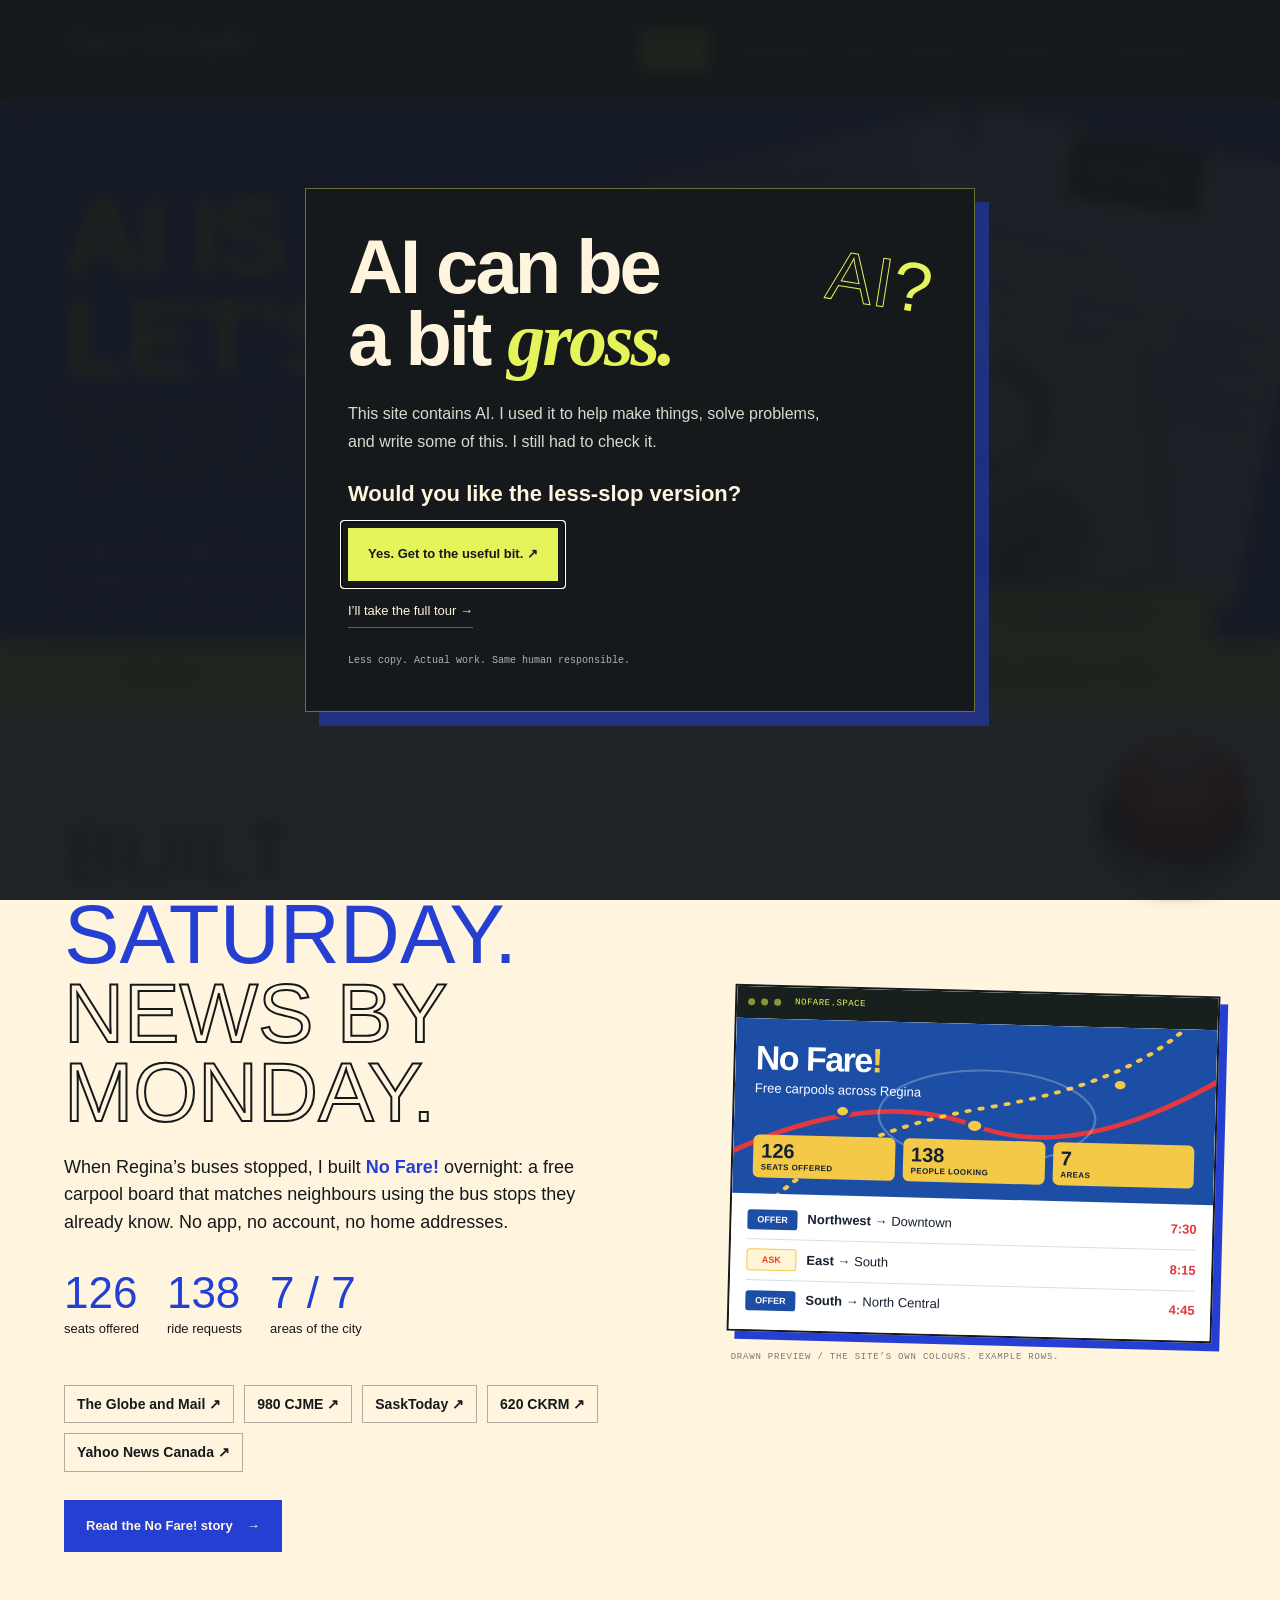
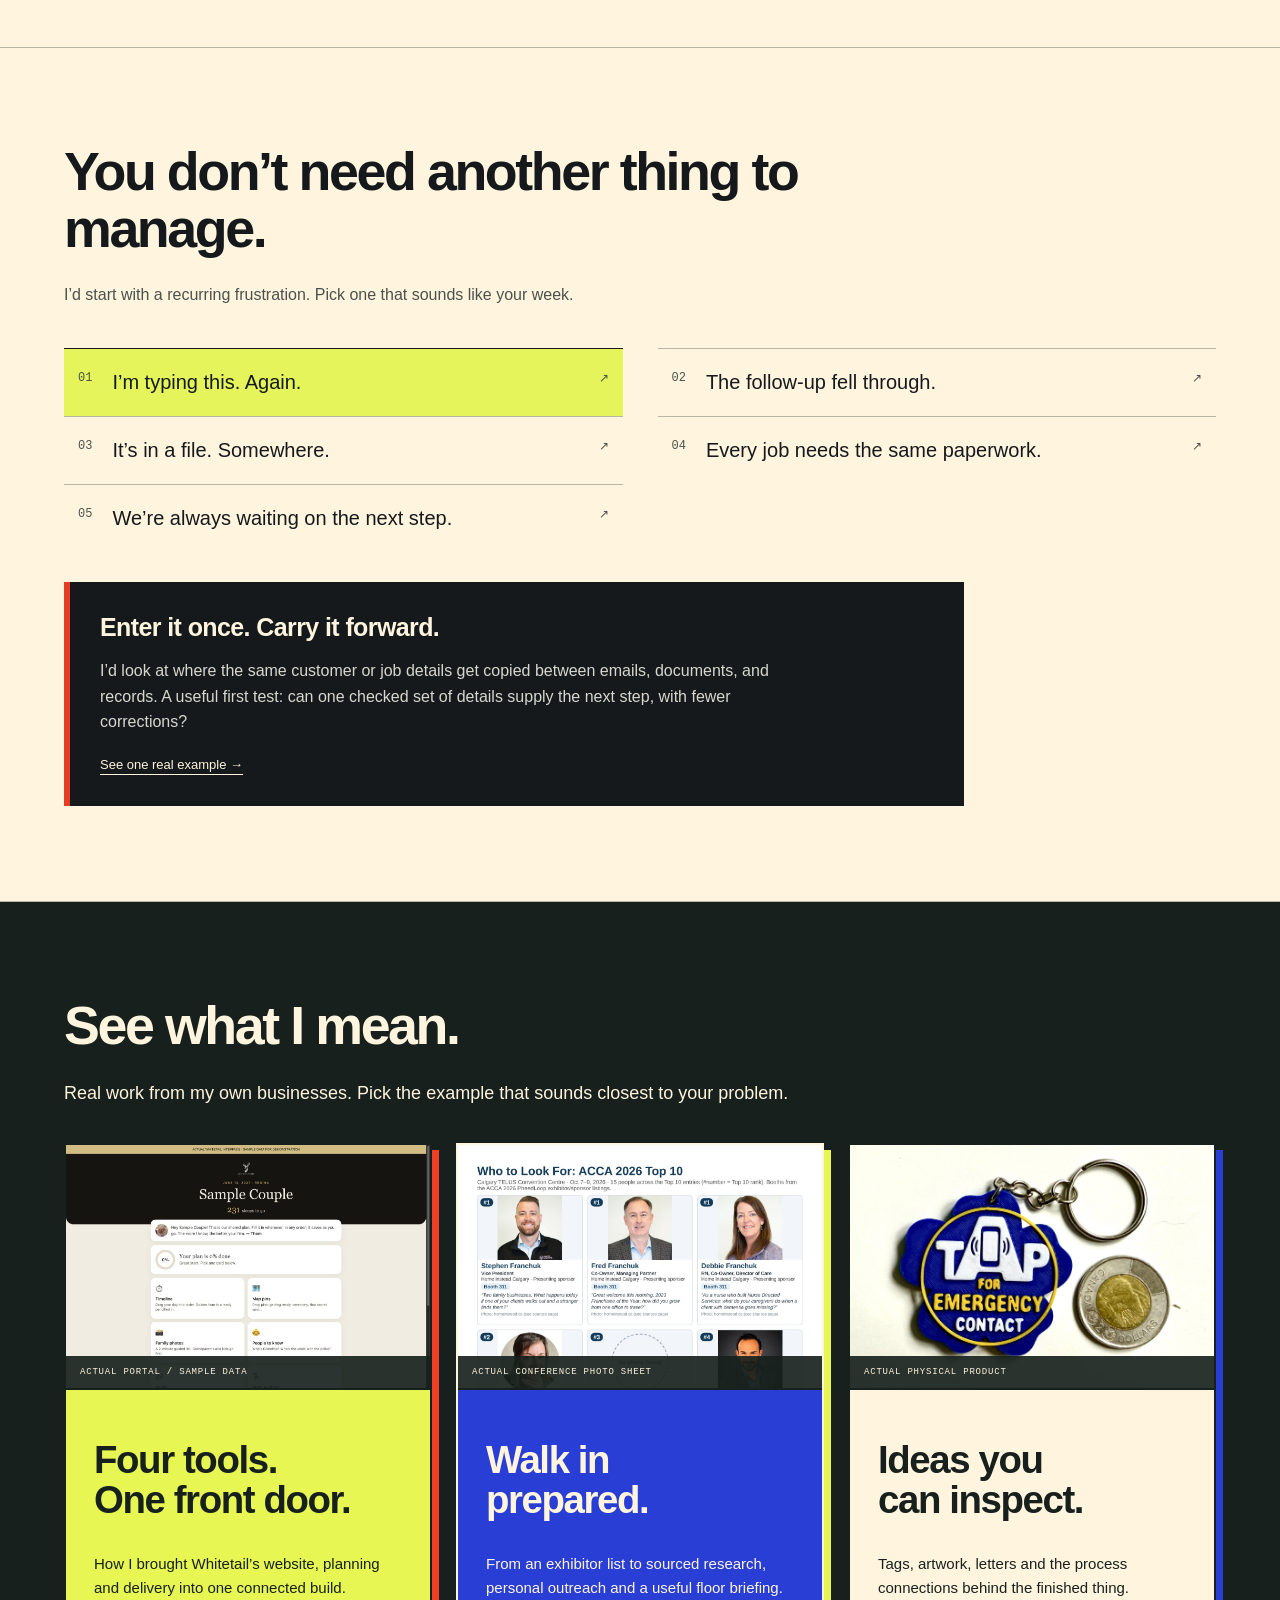
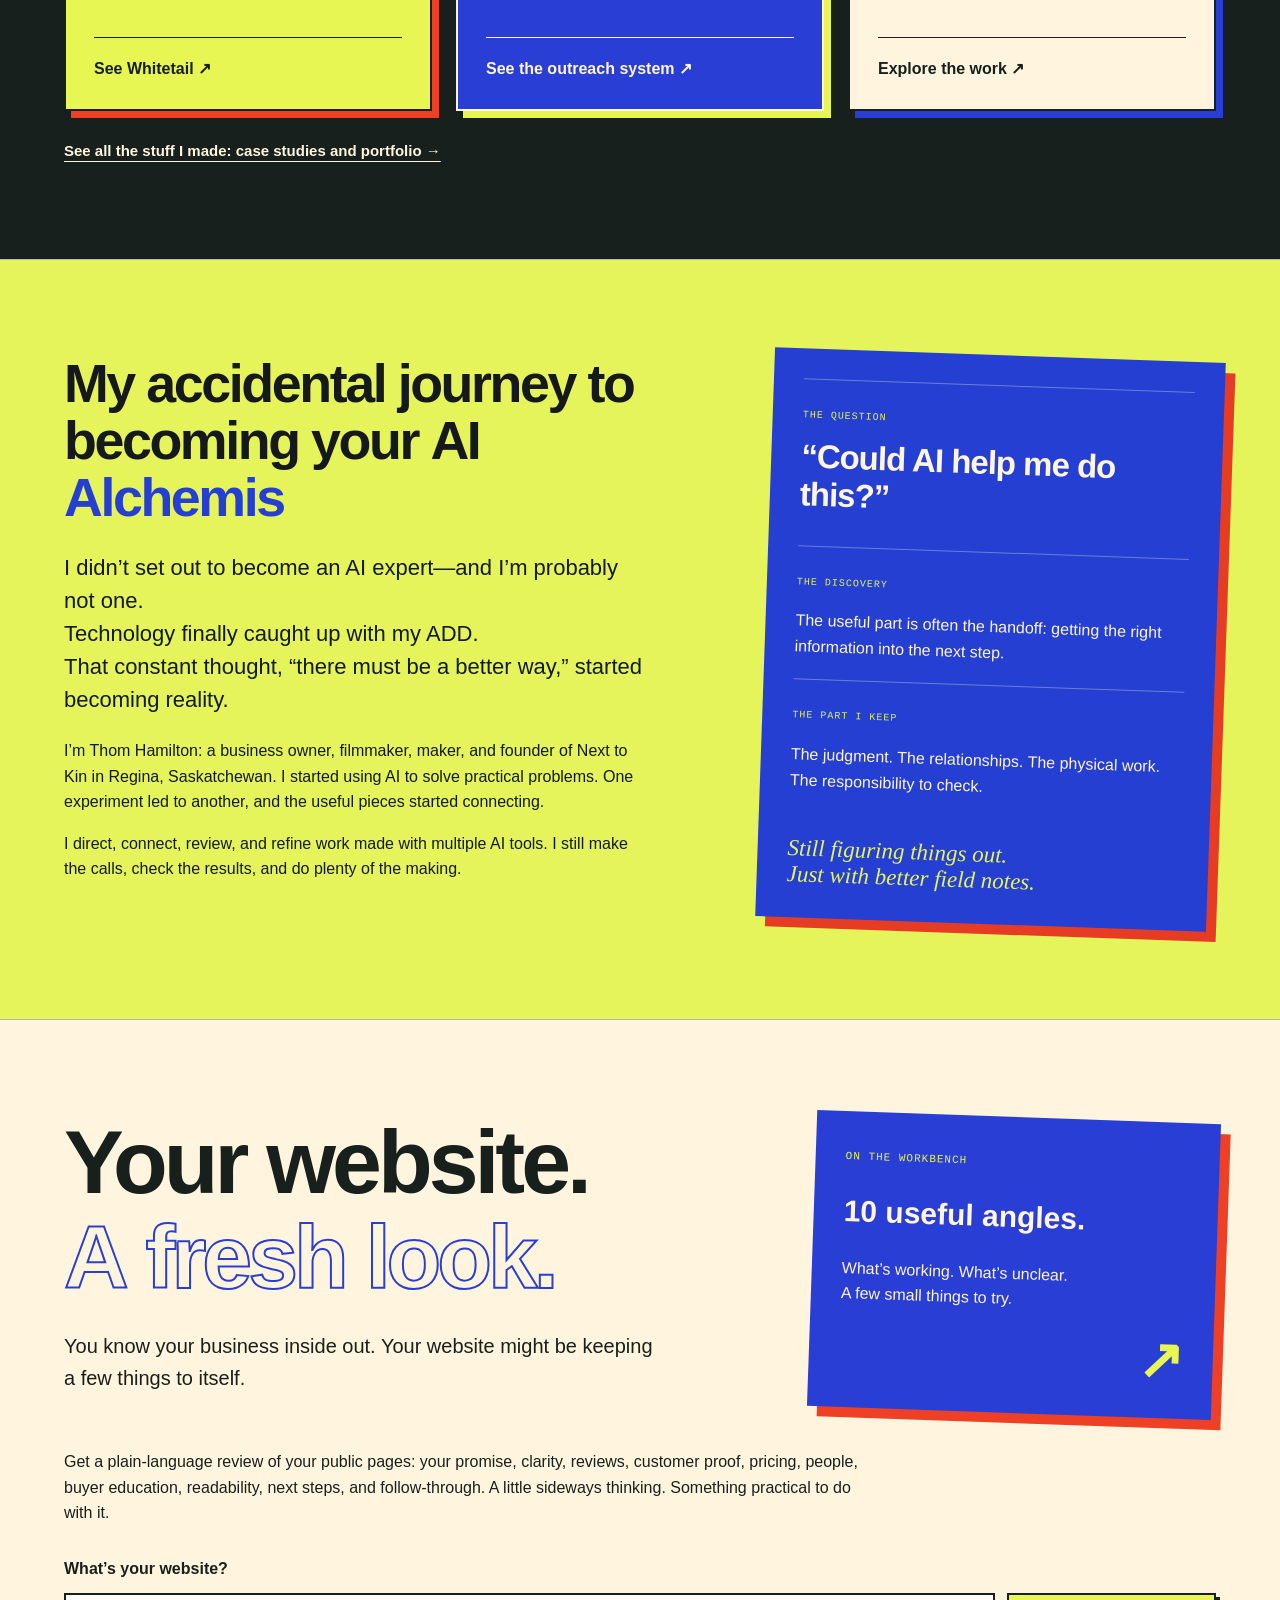
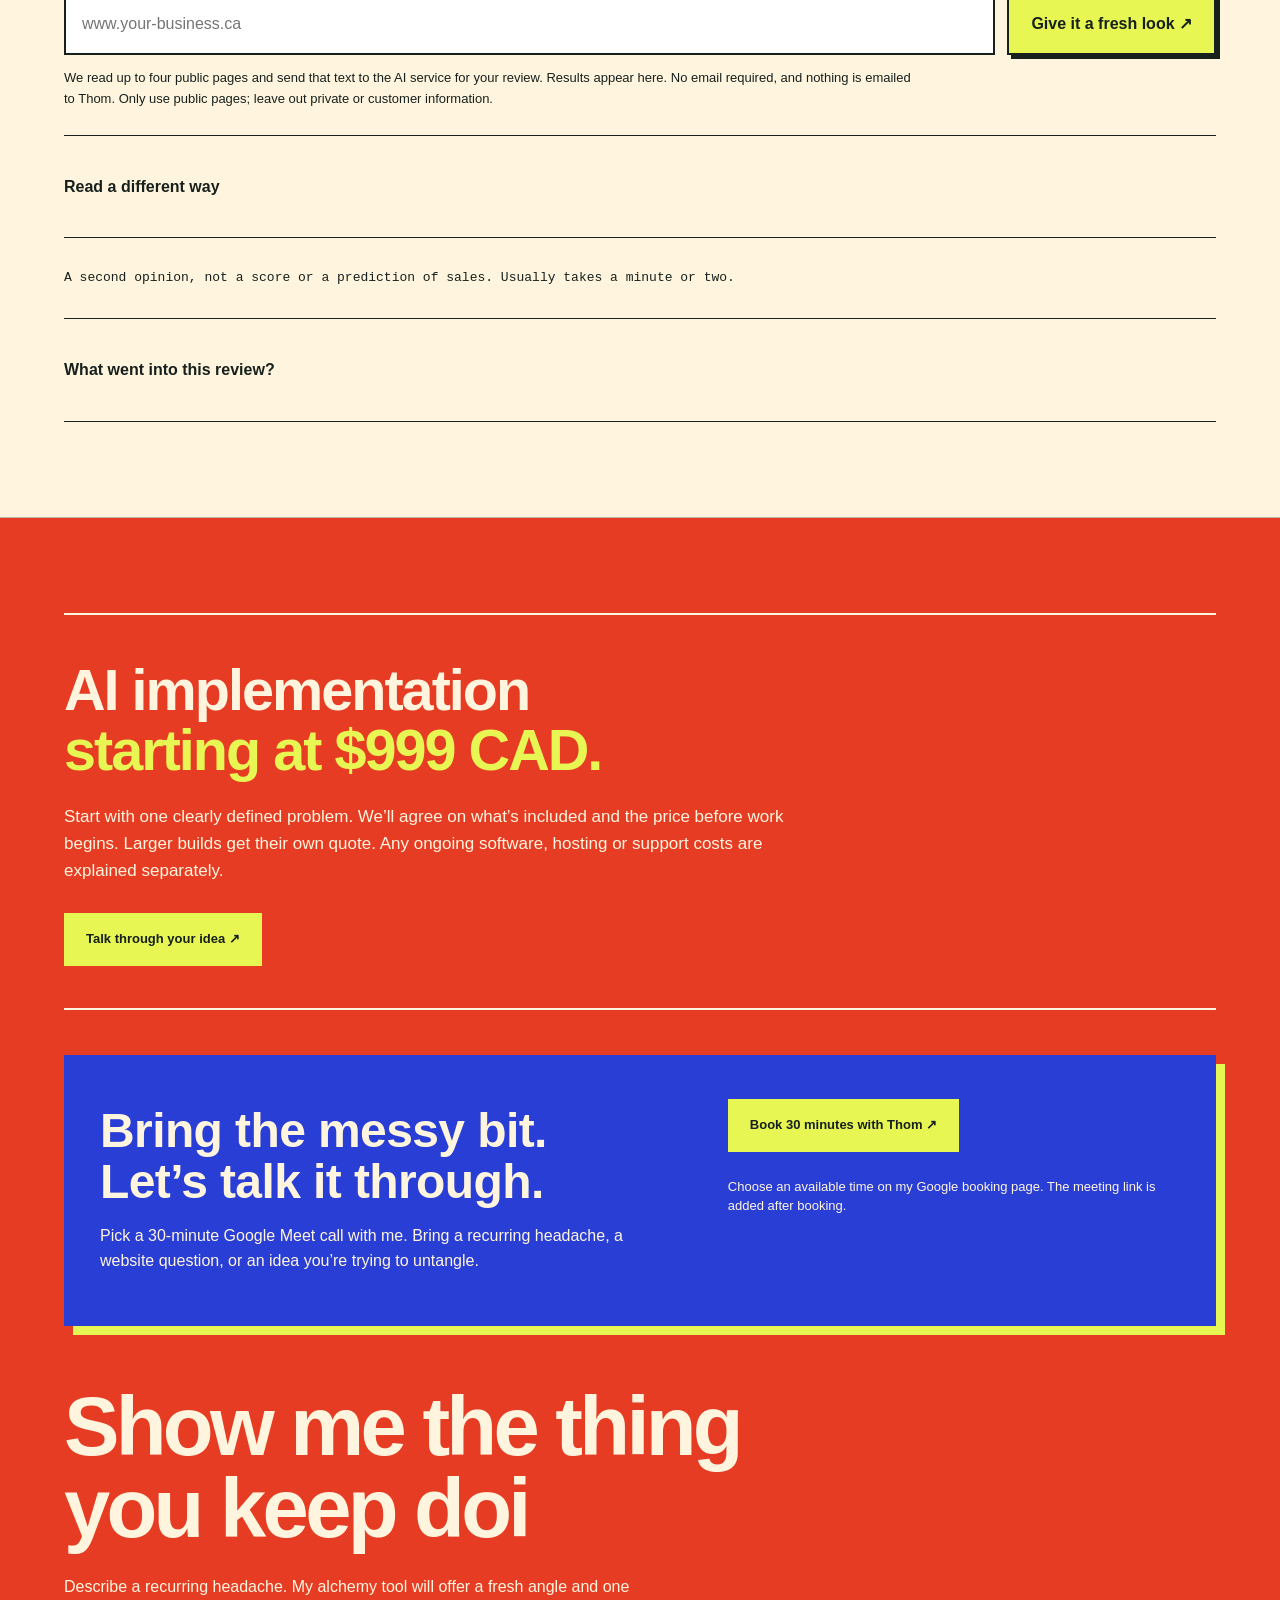
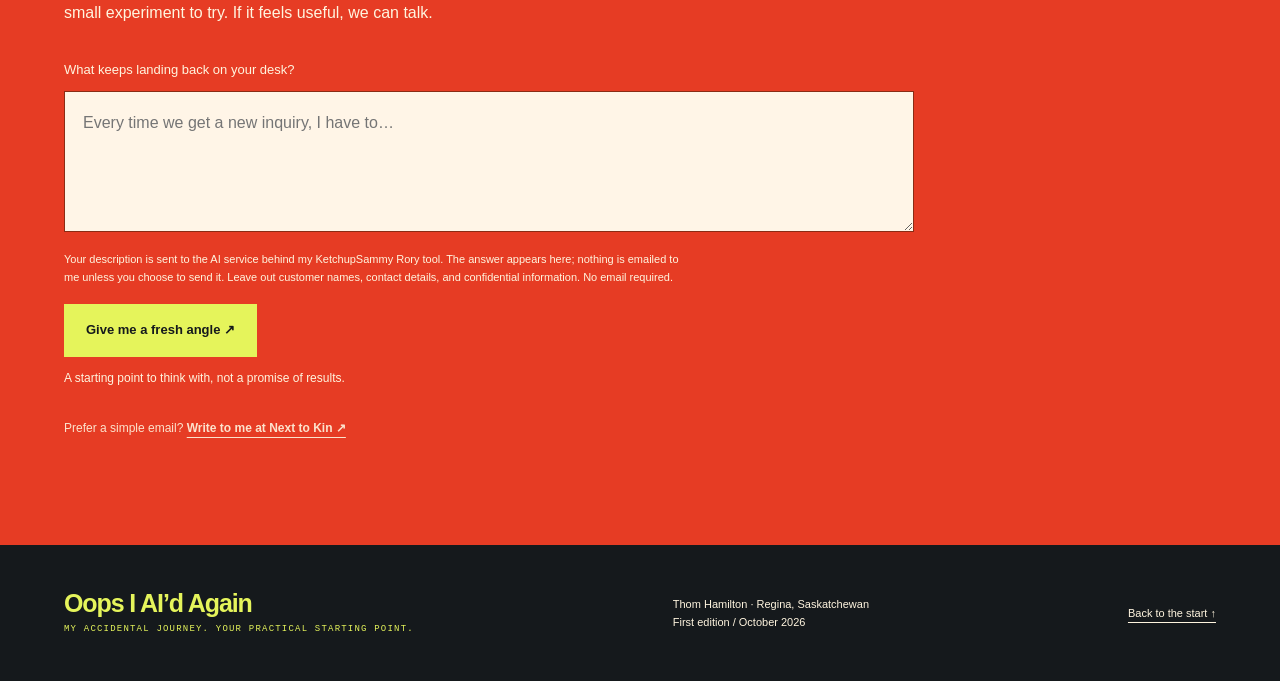
==== commit e7dc3564: "Lighten news band; add typed headlines, counting stats and fade-ins Co-Authored-By: Claude Opus 5.5 " ====
--- a/index.html
+++ b/index.html
@@ -59,4 +59,4 @@
 <dialog aria-labelledby="artifact-title" id="artifact-dialog"><div class="artifact-toolbar"><h2 id="artifact-title"></h2><button aria-label="Close work sample" id="close-artifact">Close ×</button></div><p id="artifact-caption"></p><div class="artifact-image-wrap"><img alt="" id="artifact-image"/></div></dialog>
 <section class="section examples-preview" id="examples"><p class="eyebrow">A FEW THINGS THAT BECAME REAL</p><h2>See what I mean.</h2><p>Real work from my own businesses. Pick the example that sounds closest to your problem.</p><div class="example-links"><a href="whitetail.html"><figure class="example-image"><img alt="Whitetail’s actual planning portal, shown with labelled sample-couple data." loading="lazy" src="assets/wt-portal.jpg"/><figcaption>ACTUAL PORTAL / SAMPLE DATA</figcaption></figure><span>01 / A CONNECTED BUSINESS</span><h3>Four tools.<br/>One front door.</h3><p>How I brought Whitetail’s website, planning and delivery into one connected build.</p><strong>See Whitetail ↗</strong></a><a href="conference.html"><figure class="example-image"><img alt="First page of the actual ACCA who-to-look-for photo sheet." loading="lazy" src="assets/conference-photos-1.jpg"/><figcaption>ACTUAL CONFERENCE PHOTO SHEET</figcaption></figure><span>02 / CONFERENCES &amp; SALES</span><h3>Walk in<br/>prepared.</h3><p>From an exhibitor list to sourced research, personal outreach and a useful floor briefing.</p><strong>See the outreach system ↗</strong></a><a href="work.html"><figure class="example-image"><img alt="A physical blue and yellow KinTag photographed beside a Canadian coin for scale." loading="lazy" src="assets/kintag.jpg"/><figcaption>ACTUAL PHYSICAL PRODUCT</figcaption></figure><span>03 / FROM THE WORKBENCH</span><h3>Ideas you<br/>can inspect.</h3><p>Tags, artwork, letters and the process connections behind the finished thing.</p><strong>Explore the work ↗</strong></a></div><a class="stuff-more" href="stuff.html">See all the stuff I made: case studies and portfolio →</a></section><section class="story section" id="story"><div><p class="eyebrow">03 — HOW I ENDED UP HERE</p><h2>My accidental journey to becoming your AI <em>Alchemist.</em></h2><p class="large">I didn’t set out to become an AI expert—and I’m probably not one.<br/>Technology finally caught up with my ADD.<br/>That constant thought, “there must be a better way,” started becoming reality.</p><p>I’m Thom Hamilton: a business owner, filmmaker, maker, and founder of Next to Kin in Regina, Saskatchewan. I started using AI to solve practical problems. One experiment led to another, and the useful pieces started connecting.</p><p>I direct, connect, review, and refine work made with multiple AI tools. I still make the calls, check the results, and do plenty of the making.</p></div><aside class="notebook"><p class="eyebrow">NOTES FROM THE WORKBENCH</p><div><span>THE QUESTION</span><h3>“Could AI help me do this?”</h3></div><div><span>THE DISCOVERY</span><p>The useful part is often the handoff: getting the right information into the next step.</p></div><div><span>THE PART I KEEP</span><p>The judgment. The relationships. The physical work. The responsibility to check.</p></div><p class="scribble">Still figuring things out.<br/>Just with better field notes.</p></aside></section>
 <section class="section website-check" id="website-check"><div class="check-heading"><div><p class="eyebrow">A FRESH PAIR OF EYES / NO EMAIL REQUIRED</p><h2>Your website.<br/><span class="outline">A fresh look.</span></h2><p>You know your business inside out. Your website might be keeping a few things to itself.</p></div><aside class="check-note"><span>ON THE WORKBENCH</span><strong>10 useful angles.</strong><p>What’s working. What’s unclear.<br/>A few small things to try.</p><b aria-hidden="true">↗</b></aside></div><p>Get a plain-language review of your public pages: your promise, clarity, reviews, customer proof, pricing, people, buyer education, readability, next steps, and follow-through. A little sideways thinking. Something practical to do with it.</p><form id="assessment-form"><label for="website-url">What’s your website?</label><div class="check-entry"><input aria-describedby="check-privacy" autocomplete="url" id="website-url" inputmode="url" maxlength="2000" name="website" placeholder="www.your-business.ca" required="" type="text"/><button class="button" id="run" type="submit">Give it a fresh look ↗</button></div><p id="check-privacy">We read up to four public pages and send that text to the AI service for your review. Results appear here. No email required, and nothing is emailed to Thom. Only use public pages; leave out private or customer information.</p><details class="check-fallback"><summary>Read a different way</summary><p>Some websites block automated readers or load their words only in a browser. Paste public page text here and we’ll review that instead. Include headings, services, prices and next steps. This replaces the automatic reader.</p><label for="website-text">Public page text (optional)</label><textarea id="website-text" maxlength="50000" placeholder="Paste public website text…" rows="7"></textarea></details></form><p aria-live="polite" id="status" role="status">A second opinion, not a score or a prediction of sales. Usually takes a minute or two.</p><div hidden="" id="results"></div><details class="check-evidence"><summary>What went into this review?</summary><p>Only selected public text is reviewed. This doesn’t test speed, accessibility, search rankings, film playback or whether a form delivers. Missing text needs checking, not guessing. These ten areas were inspired by the IMPACT example; this is an independent review.</p><h3>Pages and text used</h3><pre id="evidence">Run a review to see the pages and evidence used.</pre><h3>The instructions given to Claude</h3><pre id="brief"></pre></details></section><section class="talk section" id="talk"><div class="implementation-price" id="pricing"><p class="eyebrow">ONE USEFUL THING. A PLACE TO START.</p><h3>AI implementation<br/><span>starting at $999 CAD.</span></h3><p>Start with one clearly defined problem. We’ll agree on what’s included and the price before work begins. Larger builds get their own quote. Any ongoing software, hosting or support costs are explained separately.</p><a class="button booking-link" href="https://calendar.app.google/zX1U5LTyb2GVK5Aa7" rel="noopener" target="_blank">Talk through your idea ↗</a></div><div class="call-invite"><div><p class="eyebrow">PREFER AN ACTUAL CONVERSATION?</p><h3>Bring the messy bit.<br/>Let’s talk it through.</h3><p>Pick a 30-minute Google Meet call with me. Bring a recurring headache, a website question, or an idea you’re trying to untangle.</p></div><div><a class="button booking-link" href="https://calendar.app.google/zX1U5LTyb2GVK5Aa7" rel="noopener" target="_blank">Book 30 minutes with Thom ↗</a><p class="booking-note">Choose an available time on my Google booking page. The meeting link is added after booking.</p></div></div><p class="eyebrow">07 — START SMALL</p><h2>Show me the thing<br/>you keep doing <em>twice.</em></h2><p>Describe a recurring headache. My alchemy tool will offer a fresh angle and one small experiment to try. If it feels useful, we can talk.</p><div class="conversation"><label for="problem">What keeps landing back on your desk?</label><textarea aria-describedby="alchemy-privacy" id="problem" maxlength="1500" placeholder="Every time we get a new inquiry, I have to…" rows="4"></textarea><p id="alchemy-privacy">Your description is sent to the AI service behind my KetchupSammy Rory tool. The answer appears here; nothing is emailed to me unless you choose to send it. Leave out customer names, contact details, and confidential information. No email required.</p><button class="button" id="alchemy-go">Give me a fresh angle ↗</button><p aria-live="polite" id="alchemy-status" role="status">A starting point to think with, not a promise of results.</p><div hidden="" id="alchemy-result"><p class="eyebrow">A FRESH ANGLE / AI-GENERATED</p><h3>Maybe there’s a different way in.</h3><div id="alchemy-cards"></div><div class="alchemy-invite"><h3>Still interested? Let’s make it practical.</h3><p>If this sparked something, email me the problem and this first pass. We can look at what fits your actual business.</p><a class="button booking-link" href="https://calendar.app.google/zX1U5LTyb2GVK5Aa7" rel="noopener" target="_blank">Book 30 minutes with Thom ↗</a><a class="button" href="mailto:support@nexttokin.ca" id="alchemy-email">Email Thom about this ↗</a><button class="alchemy-copy" id="alchemy-copy">Copy the problem + answer</button><p id="alchemy-email-note">Opens your email app with the problem and answer included. You review and send it.</p></div></div></div><p class="contact-note">Prefer a simple email? <a href="mailto:support@nexttokin.ca">Write to me at Next to Kin ↗</a></p></section>
-</main><footer><a class="brand" href="#">Oops I AI’d Again<span>MY ACCIDENTAL JOURNEY. YOUR PRACTICAL STARTING POINT.</span></a><p>Thom Hamilton · Regina, Saskatchewan<br/>First edition / October 2026</p><a href="#main">Back to the start ↑</a></footer><button aria-controls="thom-bot" aria-expanded="false" class="bot-launch" id="thom-bot-toggle"><span class="bot-button-face"><span>Need a<br/>quick answer?</span></span></button><aside aria-labelledby="bot-title" aria-modal="false" class="thom-bot" hidden="" id="thom-bot" role="dialog"><div class="bot-head"><div><span>OOPS / A LITTLE HELP</span><h2 id="bot-title">Ask about Thom.</h2></div><button aria-label="Close chat" id="bot-close" type="button">×</button></div><p class="bot-intro">I’m the site’s AI helper, not Thom. I can explain his work and help you find a place to start.</p><div aria-label="Conversation" aria-live="polite" class="bot-messages" id="bot-messages" role="log" tabindex="0"><div class="bot-message assistant"><p>What are you curious about? The things Thom builds, how he approaches a problem, or whether a chat might help?</p></div></div><div class="bot-suggestions" id="bot-suggestions"><button type="button">What does Thom actually do?</button><button type="button">What did he build for Whitetail?</button><button type="button">How much does it cost to work with him?</button></div><form id="bot-form"><label class="bot-label" for="bot-question">Your question</label><div class="bot-input"><textarea aria-describedby="bot-privacy" id="bot-question" maxlength="1200" placeholder="Ask me something…" required="" rows="2"></textarea><button id="bot-send" type="submit">Ask ↗</button></div></form><p id="bot-status" role="status"></p><p id="bot-privacy">Messages go to the AI service. Leave out private or customer information. This chat doesn’t email Thom.</p><div class="bot-foot"><a href="https://calendar.app.google/zX1U5LTyb2GVK5Aa7" rel="noopener" target="_blank">Talk to the actual Thom ↗</a><button id="bot-clear" type="button">Clear chat</button></div></aside><script src="app.js"></script><script src="assessment.js"></script><script src="bot.js"></script></body></html>
+</main><footer><a class="brand" href="#">Oops I AI’d Again<span>MY ACCIDENTAL JOURNEY. YOUR PRACTICAL STARTING POINT.</span></a><p>Thom Hamilton · Regina, Saskatchewan<br/>First edition / October 2026</p><a href="#main">Back to the start ↑</a></footer><button aria-controls="thom-bot" aria-expanded="false" class="bot-launch" id="thom-bot-toggle"><span class="bot-button-face"><span>Need a<br/>quick answer?</span></span></button><aside aria-labelledby="bot-title" aria-modal="false" class="thom-bot" hidden="" id="thom-bot" role="dialog"><div class="bot-head"><div><span>OOPS / A LITTLE HELP</span><h2 id="bot-title">Ask about Thom.</h2></div><button aria-label="Close chat" id="bot-close" type="button">×</button></div><p class="bot-intro">I’m the site’s AI helper, not Thom. I can explain his work and help you find a place to start.</p><div aria-label="Conversation" aria-live="polite" class="bot-messages" id="bot-messages" role="log" tabindex="0"><div class="bot-message assistant"><p>What are you curious about? The things Thom builds, how he approaches a problem, or whether a chat might help?</p></div></div><div class="bot-suggestions" id="bot-suggestions"><button type="button">What does Thom actually do?</button><button type="button">What did he build for Whitetail?</button><button type="button">How much does it cost to work with him?</button></div><form id="bot-form"><label class="bot-label" for="bot-question">Your question</label><div class="bot-input"><textarea aria-describedby="bot-privacy" id="bot-question" maxlength="1200" placeholder="Ask me something…" required="" rows="2"></textarea><button id="bot-send" type="submit">Ask ↗</button></div></form><p id="bot-status" role="status"></p><p id="bot-privacy">Messages go to the AI service. Leave out private or customer information. This chat doesn’t email Thom.</p><div class="bot-foot"><a href="https://calendar.app.google/zX1U5LTyb2GVK5Aa7" rel="noopener" target="_blank">Talk to the actual Thom ↗</a><button id="bot-clear" type="button">Clear chat</button></div></aside><script src="app.js"></script><script src="motion.js"></script><script src="assessment.js"></script><script src="bot.js"></script></body></html>
--- a/style.css
+++ b/style.css
@@ -172,3 +172,27 @@
 .intro-skip[hidden]{display:none}
 /* Eyebrow labels removed site-wide */
 .eyebrow,.gate-label,.hero-rule,#less-note,.example-links>a>span,.case-benefits article>span,.hub-flow article>span{display:none!important}
+/* News band: light, so the page doesn't open blue-then-black */
+.news-band{background:#fff5df;color:#15191c}
+.news-band h2{color:#243fd1}
+.news-band h2 .outline{-webkit-text-stroke:2px #15191c}
+.news-band .news-lede strong{color:#243fd1}
+.news-stats b{color:#243fd1}
+.news-outlets a{border-color:#15191c55;color:#15191c}
+.news-outlets a:hover,.news-outlets a:focus-visible{background:#243fd1;color:#fff5df;border-color:#243fd1}
+.news-band .stuff-frame{border-color:#15191c;box-shadow:8px 8px 0 #243fd1}
+.news-band .button{background:#243fd1;color:#fff5df;border-color:#243fd1}
+.news-band figcaption{color:#4b514c}
+/* Motion (added by motion.js only when the visitor allows motion) */
+.tw{display:inline-block;white-space:nowrap}
+.motion [data-typed=wrapped] .tc{opacity:0;transition:opacity .14s ease}
+.motion [data-typed=wrapped] .tc.on{opacity:1}
+.motion .rv{opacity:0;translate:0 18px;transition:opacity .7s ease var(--d,0ms),translate .7s cubic-bezier(.2,.7,.2,1) var(--d,0ms)}
+.motion .rv.in{opacity:1;translate:0 0}
+.motion .hero-work-piece.rv{translate:0 30px}
+.motion .hero-work-piece.rv.in{translate:0 0}
+.motion .example-links>a,.motion .stuff-card,.motion .press-list a{transition:opacity .7s ease var(--d,0ms),translate .7s cubic-bezier(.2,.7,.2,1) var(--d,0ms),transform .2s ease,box-shadow .2s ease}
+.motion .example-links>a.in:hover,.motion .stuff-card.in:hover{transform:translateY(-4px)}
+.motion .colour-strip b{display:inline-block;animation:nudge 2.6s ease-in-out infinite}
+@keyframes nudge{0%,100%{transform:translate(0,0)}50%{transform:translate(4px,-4px)}}
+@media(prefers-reduced-motion:reduce){.motion .colour-strip b{animation:none}}
